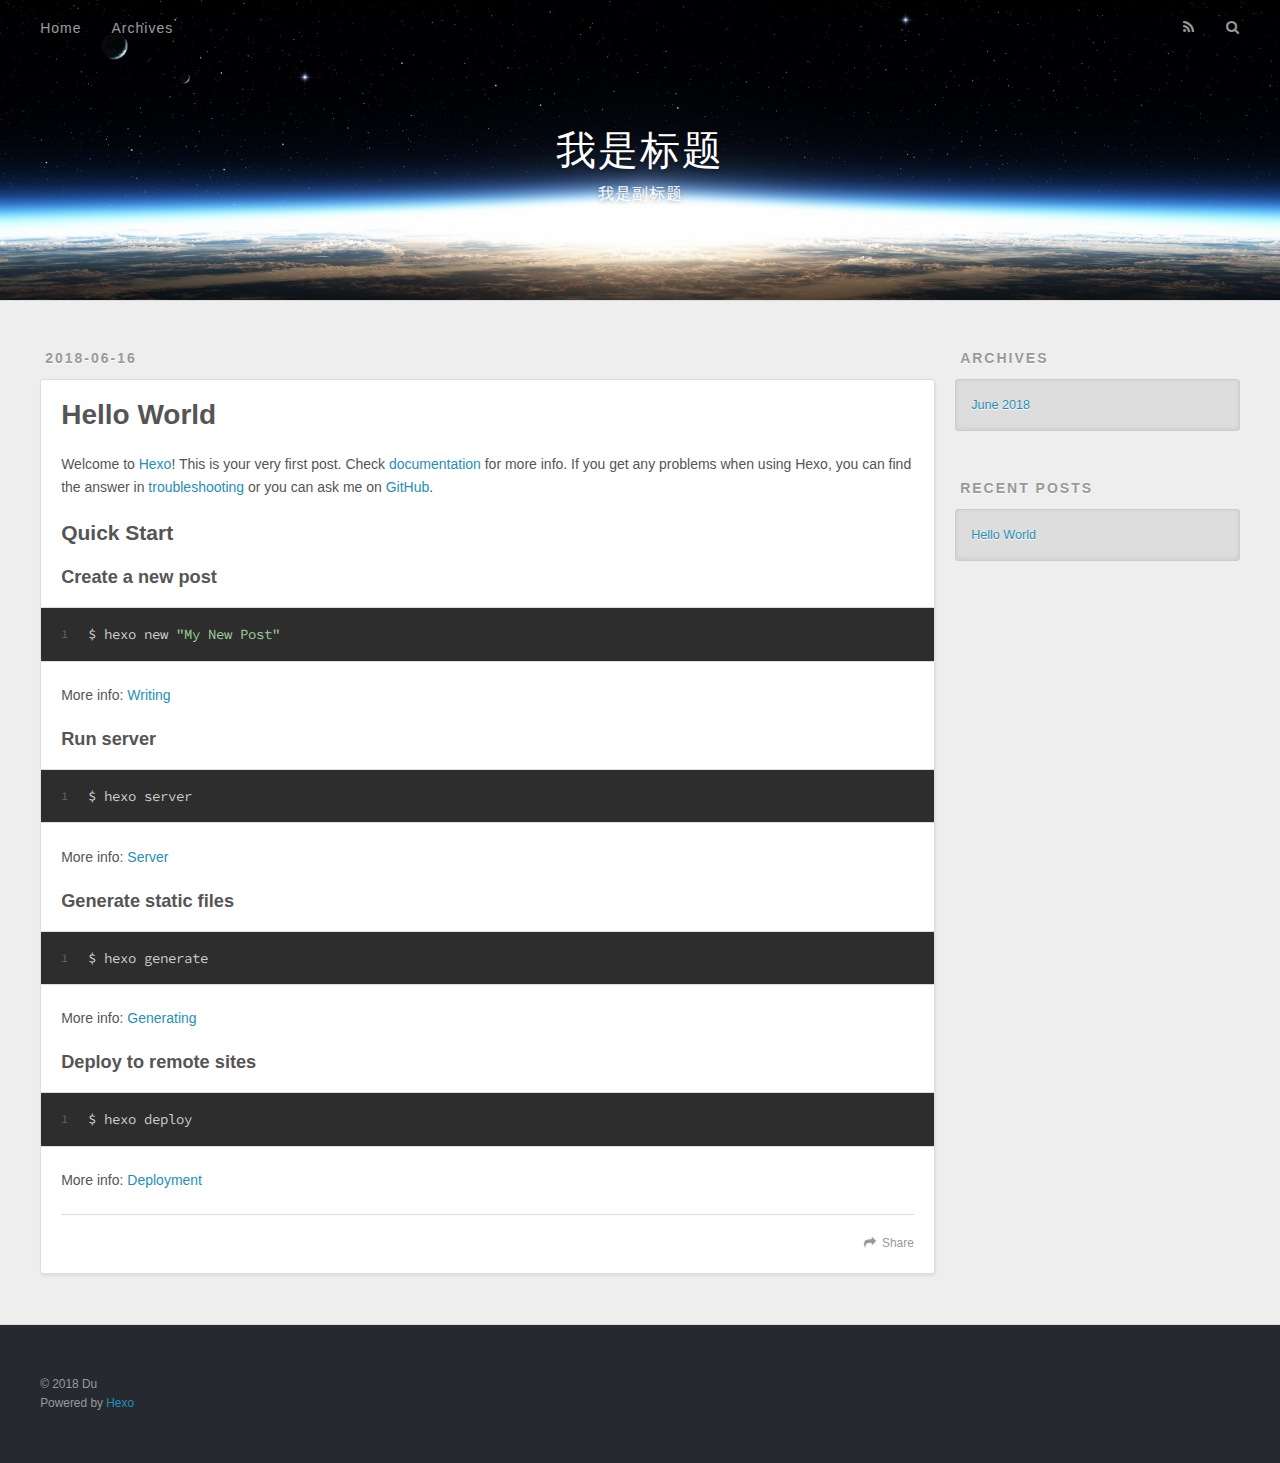
==== index.html @ 8adf4d36 "Site updated: 2018-06-16 23:12:04" ====
<!DOCTYPE html>
<html>
<head>
  <meta charset="utf-8">
  

  
  <title>我是标题</title>
  <meta name="viewport" content="width=device-width, initial-scale=1, maximum-scale=1">
  <meta name="description" content="我是文章的描述">
<meta name="keywords" content="我是关键字">
<meta property="og:type" content="website">
<meta property="og:title" content="我是标题">
<meta property="og:url" content="https://duguanwei.github.io/index.html">
<meta property="og:site_name" content="我是标题">
<meta property="og:description" content="我是文章的描述">
<meta property="og:locale" content="我是预言">
<meta name="twitter:card" content="summary">
<meta name="twitter:title" content="我是标题">
<meta name="twitter:description" content="我是文章的描述">
  
    <link rel="alternate" href="/atom.xml" title="我是标题" type="application/atom+xml">
  
  
    <link rel="icon" href="/favicon.png">
  
  
    <link href="//fonts.googleapis.com/css?family=Source+Code+Pro" rel="stylesheet" type="text/css">
  
  <link rel="stylesheet" href="/css/style.css">
</head>

<body>
  <div id="container">
    <div id="wrap">
      <header id="header">
  <div id="banner"></div>
  <div id="header-outer" class="outer">
    <div id="header-title" class="inner">
      <h1 id="logo-wrap">
        <a href="/" id="logo">我是标题</a>
      </h1>
      
        <h2 id="subtitle-wrap">
          <a href="/" id="subtitle">我是副标题</a>
        </h2>
      
    </div>
    <div id="header-inner" class="inner">
      <nav id="main-nav">
        <a id="main-nav-toggle" class="nav-icon"></a>
        
          <a class="main-nav-link" href="/">Home</a>
        
          <a class="main-nav-link" href="/archives">Archives</a>
        
      </nav>
      <nav id="sub-nav">
        
          <a id="nav-rss-link" class="nav-icon" href="/atom.xml" title="RSS Feed"></a>
        
        <a id="nav-search-btn" class="nav-icon" title="Search"></a>
      </nav>
      <div id="search-form-wrap">
        <form action="//google.com/search" method="get" accept-charset="UTF-8" class="search-form"><input type="search" name="q" class="search-form-input" placeholder="Search"><button type="submit" class="search-form-submit">&#xF002;</button><input type="hidden" name="sitesearch" value="https://duguanwei.github.io"></form>
      </div>
    </div>
  </div>
</header>
      <div class="outer">
        <section id="main">
  
    <article id="post-hello-world" class="article article-type-post" itemscope itemprop="blogPost">
  <div class="article-meta">
    <a href="/2018/06/16/hello-world/" class="article-date">
  <time datetime="2018-06-16T14:48:10.338Z" itemprop="datePublished">2018-06-16</time>
</a>
    
  </div>
  <div class="article-inner">
    
    
      <header class="article-header">
        
  
    <h1 itemprop="name">
      <a class="article-title" href="/2018/06/16/hello-world/">Hello World</a>
    </h1>
  

      </header>
    
    <div class="article-entry" itemprop="articleBody">
      
        <p>Welcome to <a href="https://hexo.io/" target="_blank" rel="noopener">Hexo</a>! This is your very first post. Check <a href="https://hexo.io/docs/" target="_blank" rel="noopener">documentation</a> for more info. If you get any problems when using Hexo, you can find the answer in <a href="https://hexo.io/docs/troubleshooting.html" target="_blank" rel="noopener">troubleshooting</a> or you can ask me on <a href="https://github.com/hexojs/hexo/issues" target="_blank" rel="noopener">GitHub</a>.</p>
<h2 id="Quick-Start"><a href="#Quick-Start" class="headerlink" title="Quick Start"></a>Quick Start</h2><h3 id="Create-a-new-post"><a href="#Create-a-new-post" class="headerlink" title="Create a new post"></a>Create a new post</h3><figure class="highlight bash"><table><tr><td class="gutter"><pre><span class="line">1</span><br></pre></td><td class="code"><pre><span class="line">$ hexo new <span class="string">"My New Post"</span></span><br></pre></td></tr></table></figure>
<p>More info: <a href="https://hexo.io/docs/writing.html" target="_blank" rel="noopener">Writing</a></p>
<h3 id="Run-server"><a href="#Run-server" class="headerlink" title="Run server"></a>Run server</h3><figure class="highlight bash"><table><tr><td class="gutter"><pre><span class="line">1</span><br></pre></td><td class="code"><pre><span class="line">$ hexo server</span><br></pre></td></tr></table></figure>
<p>More info: <a href="https://hexo.io/docs/server.html" target="_blank" rel="noopener">Server</a></p>
<h3 id="Generate-static-files"><a href="#Generate-static-files" class="headerlink" title="Generate static files"></a>Generate static files</h3><figure class="highlight bash"><table><tr><td class="gutter"><pre><span class="line">1</span><br></pre></td><td class="code"><pre><span class="line">$ hexo generate</span><br></pre></td></tr></table></figure>
<p>More info: <a href="https://hexo.io/docs/generating.html" target="_blank" rel="noopener">Generating</a></p>
<h3 id="Deploy-to-remote-sites"><a href="#Deploy-to-remote-sites" class="headerlink" title="Deploy to remote sites"></a>Deploy to remote sites</h3><figure class="highlight bash"><table><tr><td class="gutter"><pre><span class="line">1</span><br></pre></td><td class="code"><pre><span class="line">$ hexo deploy</span><br></pre></td></tr></table></figure>
<p>More info: <a href="https://hexo.io/docs/deployment.html" target="_blank" rel="noopener">Deployment</a></p>

      
    </div>
    <footer class="article-footer">
      <a data-url="https://duguanwei.github.io/2018/06/16/hello-world/" data-id="cjihjixy300005sna9qvqom2t" class="article-share-link">Share</a>
      
      
    </footer>
  </div>
  
</article>


  


</section>
        
          <aside id="sidebar">
  
    

  
    

  
    
  
    
  <div class="widget-wrap">
    <h3 class="widget-title">Archives</h3>
    <div class="widget">
      <ul class="archive-list"><li class="archive-list-item"><a class="archive-list-link" href="/archives/2018/06/">June 2018</a></li></ul>
    </div>
  </div>


  
    
  <div class="widget-wrap">
    <h3 class="widget-title">Recent Posts</h3>
    <div class="widget">
      <ul>
        
          <li>
            <a href="/2018/06/16/hello-world/">Hello World</a>
          </li>
        
      </ul>
    </div>
  </div>

  
</aside>
        
      </div>
      <footer id="footer">
  
  <div class="outer">
    <div id="footer-info" class="inner">
      &copy; 2018 Du<br>
      Powered by <a href="http://hexo.io/" target="_blank">Hexo</a>
    </div>
  </div>
</footer>
    </div>
    <nav id="mobile-nav">
  
    <a href="/" class="mobile-nav-link">Home</a>
  
    <a href="/archives" class="mobile-nav-link">Archives</a>
  
</nav>
    

<script src="//ajax.googleapis.com/ajax/libs/jquery/2.0.3/jquery.min.js"></script>


  <link rel="stylesheet" href="/fancybox/jquery.fancybox.css">
  <script src="/fancybox/jquery.fancybox.pack.js"></script>


<script src="/js/script.js"></script>



  </div>
</body>
</html>
---- css/style.css ----
body {
  width: 100%;
}
body:before,
body:after {
  content: "";
  display: table;
}
body:after {
  clear: both;
}
html,
body,
div,
span,
applet,
object,
iframe,
h1,
h2,
h3,
h4,
h5,
h6,
p,
blockquote,
pre,
a,
abbr,
acronym,
address,
big,
cite,
code,
del,
dfn,
em,
img,
ins,
kbd,
q,
s,
samp,
small,
strike,
strong,
sub,
sup,
tt,
var,
dl,
dt,
dd,
ol,
ul,
li,
fieldset,
form,
label,
legend,
table,
caption,
tbody,
tfoot,
thead,
tr,
th,
td {
  margin: 0;
  padding: 0;
  border: 0;
  outline: 0;
  font-weight: inherit;
  font-style: inherit;
  font-family: inherit;
  font-size: 100%;
  vertical-align: baseline;
}
body {
  line-height: 1;
  color: #000;
  background: #fff;
}
ol,
ul {
  list-style: none;
}
table {
  border-collapse: separate;
  border-spacing: 0;
  vertical-align: middle;
}
caption,
th,
td {
  text-align: left;
  font-weight: normal;
  vertical-align: middle;
}
a img {
  border: none;
}
input,
button {
  margin: 0;
  padding: 0;
}
input::-moz-focus-inner,
button::-moz-focus-inner {
  border: 0;
  padding: 0;
}
@font-face {
  font-family: FontAwesome;
  font-style: normal;
  font-weight: normal;
  src: url("fonts/fontawesome-webfont.eot?v=#4.0.3");
  src: url("fonts/fontawesome-webfont.eot?#iefix&v=#4.0.3") format("embedded-opentype"), url("fonts/fontawesome-webfont.woff?v=#4.0.3") format("woff"), url("fonts/fontawesome-webfont.ttf?v=#4.0.3") format("truetype"), url("fonts/fontawesome-webfont.svg#fontawesomeregular?v=#4.0.3") format("svg");
}
html,
body,
#container {
  height: 100%;
}
body {
  background: #eee;
  font: 14px -apple-system, BlinkMacSystemFont, "Segoe UI", "Roboto", "Oxygen", "Ubuntu", "Cantarell", "Fira Sans", "Droid Sans", "Helvetica Neue", sans-serif;
  -webkit-text-size-adjust: 100%;
}
.outer {
  max-width: 1220px;
  margin: 0 auto;
  padding: 0 20px;
}
.outer:before,
.outer:after {
  content: "";
  display: table;
}
.outer:after {
  clear: both;
}
.inner {
  display: inline;
  float: left;
  width: 98.33333333333333%;
  margin: 0 0.833333333333333%;
}
.left,
.alignleft {
  float: left;
}
.right,
.alignright {
  float: right;
}
.clear {
  clear: both;
}
#container {
  position: relative;
}
.mobile-nav-on {
  overflow: hidden;
}
#wrap {
  height: 100%;
  width: 100%;
  position: absolute;
  top: 0;
  left: 0;
  -webkit-transition: 0.2s ease-out;
  -moz-transition: 0.2s ease-out;
  -ms-transition: 0.2s ease-out;
  transition: 0.2s ease-out;
  z-index: 1;
  background: #eee;
}
.mobile-nav-on #wrap {
  left: 280px;
}
@media screen and (min-width: 768px) {
  #main {
    display: inline;
    float: left;
    width: 73.33333333333333%;
    margin: 0 0.833333333333333%;
  }
}
.article-date,
.article-category-link,
.archive-year,
.widget-title {
  text-decoration: none;
  text-transform: uppercase;
  letter-spacing: 2px;
  color: #999;
  margin-bottom: 1em;
  margin-left: 5px;
  line-height: 1em;
  text-shadow: 0 1px #fff;
  font-weight: bold;
}
.article-inner,
.archive-article-inner {
  background: #fff;
  -webkit-box-shadow: 1px 2px 3px #ddd;
  box-shadow: 1px 2px 3px #ddd;
  border: 1px solid #ddd;
  border-radius: 3px;
}
.article-entry h1,
.widget h1 {
  font-size: 2em;
}
.article-entry h2,
.widget h2 {
  font-size: 1.5em;
}
.article-entry h3,
.widget h3 {
  font-size: 1.3em;
}
.article-entry h4,
.widget h4 {
  font-size: 1.2em;
}
.article-entry h5,
.widget h5 {
  font-size: 1em;
}
.article-entry h6,
.widget h6 {
  font-size: 1em;
  color: #999;
}
.article-entry hr,
.widget hr {
  border: 1px dashed #ddd;
}
.article-entry strong,
.widget strong {
  font-weight: bold;
}
.article-entry em,
.widget em,
.article-entry cite,
.widget cite {
  font-style: italic;
}
.article-entry sup,
.widget sup,
.article-entry sub,
.widget sub {
  font-size: 0.75em;
  line-height: 0;
  position: relative;
  vertical-align: baseline;
}
.article-entry sup,
.widget sup {
  top: -0.5em;
}
.article-entry sub,
.widget sub {
  bottom: -0.2em;
}
.article-entry small,
.widget small {
  font-size: 0.85em;
}
.article-entry acronym,
.widget acronym,
.article-entry abbr,
.widget abbr {
  border-bottom: 1px dotted;
}
.article-entry ul,
.widget ul,
.article-entry ol,
.widget ol,
.article-entry dl,
.widget dl {
  margin: 0 20px;
  line-height: 1.6em;
}
.article-entry ul ul,
.widget ul ul,
.article-entry ol ul,
.widget ol ul,
.article-entry ul ol,
.widget ul ol,
.article-entry ol ol,
.widget ol ol {
  margin-top: 0;
  margin-bottom: 0;
}
.article-entry ul,
.widget ul {
  list-style: disc;
}
.article-entry ol,
.widget ol {
  list-style: decimal;
}
.article-entry dt,
.widget dt {
  font-weight: bold;
}
#header {
  height: 300px;
  position: relative;
  border-bottom: 1px solid #ddd;
}
#header:before,
#header:after {
  content: "";
  position: absolute;
  left: 0;
  right: 0;
  height: 40px;
}
#header:before {
  top: 0;
  background: -webkit-linear-gradient(rgba(0,0,0,0.2), transparent);
  background: -moz-linear-gradient(rgba(0,0,0,0.2), transparent);
  background: -ms-linear-gradient(rgba(0,0,0,0.2), transparent);
  background: linear-gradient(rgba(0,0,0,0.2), transparent);
}
#header:after {
  bottom: 0;
  background: -webkit-linear-gradient(transparent, rgba(0,0,0,0.2));
  background: -moz-linear-gradient(transparent, rgba(0,0,0,0.2));
  background: -ms-linear-gradient(transparent, rgba(0,0,0,0.2));
  background: linear-gradient(transparent, rgba(0,0,0,0.2));
}
#header-outer {
  height: 100%;
  position: relative;
}
#header-inner {
  position: relative;
  overflow: hidden;
}
#banner {
  position: absolute;
  top: 0;
  left: 0;
  width: 100%;
  height: 100%;
  background: url("images/banner.jpg") center #000;
  -webkit-background-size: cover;
  -moz-background-size: cover;
  background-size: cover;
  z-index: -1;
}
#header-title {
  text-align: center;
  height: 40px;
  position: absolute;
  top: 50%;
  left: 0;
  margin-top: -20px;
}
#logo,
#subtitle {
  text-decoration: none;
  color: #fff;
  font-weight: 300;
  text-shadow: 0 1px 4px rgba(0,0,0,0.3);
}
#logo {
  font-size: 40px;
  line-height: 40px;
  letter-spacing: 2px;
}
#subtitle {
  font-size: 16px;
  line-height: 16px;
  letter-spacing: 1px;
}
#subtitle-wrap {
  margin-top: 16px;
}
#main-nav {
  float: left;
  margin-left: -15px;
}
.nav-icon,
.main-nav-link {
  float: left;
  color: #fff;
  opacity: 0.6;
  text-decoration: none;
  text-shadow: 0 1px rgba(0,0,0,0.2);
  -webkit-transition: opacity 0.2s;
  -moz-transition: opacity 0.2s;
  -ms-transition: opacity 0.2s;
  transition: opacity 0.2s;
  display: block;
  padding: 20px 15px;
}
.nav-icon:hover,
.main-nav-link:hover {
  opacity: 1;
}
.nav-icon {
  font-family: FontAwesome;
  text-align: center;
  font-size: 14px;
  width: 14px;
  height: 14px;
  padding: 20px 15px;
  position: relative;
  cursor: pointer;
}
.main-nav-link {
  font-weight: 300;
  letter-spacing: 1px;
}
@media screen and (max-width: 479px) {
  .main-nav-link {
    display: none;
  }
}
#main-nav-toggle {
  display: none;
}
#main-nav-toggle:before {
  content: "\f0c9";
}
@media screen and (max-width: 479px) {
  #main-nav-toggle {
    display: block;
  }
}
#sub-nav {
  float: right;
  margin-right: -15px;
}
#nav-rss-link:before {
  content: "\f09e";
}
#nav-search-btn:before {
  content: "\f002";
}
#search-form-wrap {
  position: absolute;
  top: 15px;
  width: 150px;
  height: 30px;
  right: -150px;
  opacity: 0;
  -webkit-transition: 0.2s ease-out;
  -moz-transition: 0.2s ease-out;
  -ms-transition: 0.2s ease-out;
  transition: 0.2s ease-out;
}
#search-form-wrap.on {
  opacity: 1;
  right: 0;
}
@media screen and (max-width: 479px) {
  #search-form-wrap {
    width: 100%;
    right: -100%;
  }
}
.search-form {
  position: absolute;
  top: 0;
  left: 0;
  right: 0;
  background: #fff;
  padding: 5px 15px;
  border-radius: 15px;
  -webkit-box-shadow: 0 0 10px rgba(0,0,0,0.3);
  box-shadow: 0 0 10px rgba(0,0,0,0.3);
}
.search-form-input {
  border: none;
  background: none;
  color: #555;
  width: 100%;
  font: 13px -apple-system, BlinkMacSystemFont, "Segoe UI", "Roboto", "Oxygen", "Ubuntu", "Cantarell", "Fira Sans", "Droid Sans", "Helvetica Neue", sans-serif;
  outline: none;
}
.search-form-input::-webkit-search-results-decoration,
.search-form-input::-webkit-search-cancel-button {
  -webkit-appearance: none;
}
.search-form-submit {
  position: absolute;
  top: 50%;
  right: 10px;
  margin-top: -7px;
  font: 13px FontAwesome;
  border: none;
  background: none;
  color: #bbb;
  cursor: pointer;
}
.search-form-submit:hover,
.search-form-submit:focus {
  color: #777;
}
.article {
  margin: 50px 0;
}
.article-inner {
  overflow: hidden;
}
.article-meta:before,
.article-meta:after {
  content: "";
  display: table;
}
.article-meta:after {
  clear: both;
}
.article-date {
  float: left;
}
.article-category {
  float: left;
  line-height: 1em;
  color: #ccc;
  text-shadow: 0 1px #fff;
  margin-left: 8px;
}
.article-category:before {
  content: "\2022";
}
.article-category-link {
  margin: 0 12px 1em;
}
.article-header {
  padding: 20px 20px 0;
}
.article-title {
  text-decoration: none;
  font-size: 2em;
  font-weight: bold;
  color: #555;
  line-height: 1.1em;
  -webkit-transition: color 0.2s;
  -moz-transition: color 0.2s;
  -ms-transition: color 0.2s;
  transition: color 0.2s;
}
a.article-title:hover {
  color: #258fb8;
}
.article-entry {
  color: #555;
  padding: 0 20px;
}
.article-entry:before,
.article-entry:after {
  content: "";
  display: table;
}
.article-entry:after {
  clear: both;
}
.article-entry p,
.article-entry table {
  line-height: 1.6em;
  margin: 1.6em 0;
}
.article-entry h1,
.article-entry h2,
.article-entry h3,
.article-entry h4,
.article-entry h5,
.article-entry h6 {
  font-weight: bold;
}
.article-entry h1,
.article-entry h2,
.article-entry h3,
.article-entry h4,
.article-entry h5,
.article-entry h6 {
  line-height: 1.1em;
  margin: 1.1em 0;
}
.article-entry a {
  color: #258fb8;
  text-decoration: none;
}
.article-entry a:hover {
  text-decoration: underline;
}
.article-entry ul,
.article-entry ol,
.article-entry dl {
  margin-top: 1.6em;
  margin-bottom: 1.6em;
}
.article-entry img,
.article-entry video {
  max-width: 100%;
  height: auto;
  display: block;
  margin: auto;
}
.article-entry iframe {
  border: none;
}
.article-entry table {
  width: 100%;
  border-collapse: collapse;
  border-spacing: 0;
}
.article-entry th {
  font-weight: bold;
  border-bottom: 3px solid #ddd;
  padding-bottom: 0.5em;
}
.article-entry td {
  border-bottom: 1px solid #ddd;
  padding: 10px 0;
}
.article-entry blockquote {
  font-family: Georgia, "Times New Roman", serif;
  font-size: 1.4em;
  margin: 1.6em 20px;
  text-align: center;
}
.article-entry blockquote footer {
  font-size: 14px;
  margin: 1.6em 0;
  font-family: -apple-system, BlinkMacSystemFont, "Segoe UI", "Roboto", "Oxygen", "Ubuntu", "Cantarell", "Fira Sans", "Droid Sans", "Helvetica Neue", sans-serif;
}
.article-entry blockquote footer cite:before {
  content: "—";
  padding: 0 0.5em;
}
.article-entry .pullquote {
  text-align: left;
  width: 45%;
  margin: 0;
}
.article-entry .pullquote.left {
  margin-left: 0.5em;
  margin-right: 1em;
}
.article-entry .pullquote.right {
  margin-right: 0.5em;
  margin-left: 1em;
}
.article-entry .caption {
  color: #999;
  display: block;
  font-size: 0.9em;
  margin-top: 0.5em;
  position: relative;
  text-align: center;
}
.article-entry .video-container {
  position: relative;
  padding-top: 56.25%;
  height: 0;
  overflow: hidden;
}
.article-entry .video-container iframe,
.article-entry .video-container object,
.article-entry .video-container embed {
  position: absolute;
  top: 0;
  left: 0;
  width: 100%;
  height: 100%;
  margin-top: 0;
}
.article-more-link a {
  display: inline-block;
  line-height: 1em;
  padding: 6px 15px;
  border-radius: 15px;
  background: #eee;
  color: #999;
  text-shadow: 0 1px #fff;
  text-decoration: none;
}
.article-more-link a:hover {
  background: #258fb8;
  color: #fff;
  text-decoration: none;
  text-shadow: 0 1px #1e7293;
}
.article-footer {
  font-size: 0.85em;
  line-height: 1.6em;
  border-top: 1px solid #ddd;
  padding-top: 1.6em;
  margin: 0 20px 20px;
}
.article-footer:before,
.article-footer:after {
  content: "";
  display: table;
}
.article-footer:after {
  clear: both;
}
.article-footer a {
  color: #999;
  text-decoration: none;
}
.article-footer a:hover {
  color: #555;
}
.article-tag-list-item {
  float: left;
  margin-right: 10px;
}
.article-tag-list-link:before {
  content: "#";
}
.article-comment-link {
  float: right;
}
.article-comment-link:before {
  content: "\f075";
  font-family: FontAwesome;
  padding-right: 8px;
}
.article-share-link {
  cursor: pointer;
  float: right;
  margin-left: 20px;
}
.article-share-link:before {
  content: "\f064";
  font-family: FontAwesome;
  padding-right: 6px;
}
#article-nav {
  position: relative;
}
#article-nav:before,
#article-nav:after {
  content: "";
  display: table;
}
#article-nav:after {
  clear: both;
}
@media screen and (min-width: 768px) {
  #article-nav {
    margin: 50px 0;
  }
  #article-nav:before {
    width: 8px;
    height: 8px;
    position: absolute;
    top: 50%;
    left: 50%;
    margin-top: -4px;
    margin-left: -4px;
    content: "";
    border-radius: 50%;
    background: #ddd;
    -webkit-box-shadow: 0 1px 2px #fff;
    box-shadow: 0 1px 2px #fff;
  }
}
.article-nav-link-wrap {
  text-decoration: none;
  text-shadow: 0 1px #fff;
  color: #999;
  -webkit-box-sizing: border-box;
  -moz-box-sizing: border-box;
  box-sizing: border-box;
  margin-top: 50px;
  text-align: center;
  display: block;
}
.article-nav-link-wrap:hover {
  color: #555;
}
@media screen and (min-width: 768px) {
  .article-nav-link-wrap {
    width: 50%;
    margin-top: 0;
  }
}
@media screen and (min-width: 768px) {
  #article-nav-newer {
    float: left;
    text-align: right;
    padding-right: 20px;
  }
}
@media screen and (min-width: 768px) {
  #article-nav-older {
    float: right;
    text-align: left;
    padding-left: 20px;
  }
}
.article-nav-caption {
  text-transform: uppercase;
  letter-spacing: 2px;
  color: #ddd;
  line-height: 1em;
  font-weight: bold;
}
#article-nav-newer .article-nav-caption {
  margin-right: -2px;
}
.article-nav-title {
  font-size: 0.85em;
  line-height: 1.6em;
  margin-top: 0.5em;
}
.article-share-box {
  position: absolute;
  display: none;
  background: #fff;
  -webkit-box-shadow: 1px 2px 10px rgba(0,0,0,0.2);
  box-shadow: 1px 2px 10px rgba(0,0,0,0.2);
  border-radius: 3px;
  margin-left: -145px;
  overflow: hidden;
  z-index: 1;
}
.article-share-box.on {
  display: block;
}
.article-share-input {
  width: 100%;
  background: none;
  -webkit-box-sizing: border-box;
  -moz-box-sizing: border-box;
  box-sizing: border-box;
  font: 14px -apple-system, BlinkMacSystemFont, "Segoe UI", "Roboto", "Oxygen", "Ubuntu", "Cantarell", "Fira Sans", "Droid Sans", "Helvetica Neue", sans-serif;
  padding: 0 15px;
  color: #555;
  outline: none;
  border: 1px solid #ddd;
  border-radius: 3px 3px 0 0;
  height: 36px;
  line-height: 36px;
}
.article-share-links {
  background: #eee;
}
.article-share-links:before,
.article-share-links:after {
  content: "";
  display: table;
}
.article-share-links:after {
  clear: both;
}
.article-share-twitter,
.article-share-facebook,
.article-share-pinterest,
.article-share-google {
  width: 50px;
  height: 36px;
  display: block;
  float: left;
  position: relative;
  color: #999;
  text-shadow: 0 1px #fff;
}
.article-share-twitter:before,
.article-share-facebook:before,
.article-share-pinterest:before,
.article-share-google:before {
  font-size: 20px;
  font-family: FontAwesome;
  width: 20px;
  height: 20px;
  position: absolute;
  top: 50%;
  left: 50%;
  margin-top: -10px;
  margin-left: -10px;
  text-align: center;
}
.article-share-twitter:hover,
.article-share-facebook:hover,
.article-share-pinterest:hover,
.article-share-google:hover {
  color: #fff;
}
.article-share-twitter:before {
  content: "\f099";
}
.article-share-twitter:hover {
  background: #00aced;
  text-shadow: 0 1px #008abe;
}
.article-share-facebook:before {
  content: "\f09a";
}
.article-share-facebook:hover {
  background: #3b5998;
  text-shadow: 0 1px #2f477a;
}
.article-share-pinterest:before {
  content: "\f0d2";
}
.article-share-pinterest:hover {
  background: #cb2027;
  text-shadow: 0 1px #a21a1f;
}
.article-share-google:before {
  content: "\f0d5";
}
.article-share-google:hover {
  background: #dd4b39;
  text-shadow: 0 1px #be3221;
}
.article-gallery {
  background: #000;
  position: relative;
}
.article-gallery-photos {
  position: relative;
  overflow: hidden;
}
.article-gallery-img {
  display: none;
  max-width: 100%;
}
.article-gallery-img:first-child {
  display: block;
}
.article-gallery-img.loaded {
  position: absolute;
  display: block;
}
.article-gallery-img img {
  display: block;
  max-width: 100%;
  margin: 0 auto;
}
#comments {
  background: #fff;
  -webkit-box-shadow: 1px 2px 3px #ddd;
  box-shadow: 1px 2px 3px #ddd;
  padding: 20px;
  border: 1px solid #ddd;
  border-radius: 3px;
  margin: 50px 0;
}
#comments a {
  color: #258fb8;
}
.archives-wrap {
  margin: 50px 0;
}
.archives:before,
.archives:after {
  content: "";
  display: table;
}
.archives:after {
  clear: both;
}
.archive-year-wrap {
  margin-bottom: 1em;
}
.archives {
  -webkit-column-gap: 10px;
  -moz-column-gap: 10px;
  column-gap: 10px;
}
@media screen and (min-width: 480px) and (max-width: 767px) {
  .archives {
    -webkit-column-count: 2;
    -moz-column-count: 2;
    column-count: 2;
  }
}
@media screen and (min-width: 768px) {
  .archives {
    -webkit-column-count: 3;
    -moz-column-count: 3;
    column-count: 3;
  }
}
.archive-article {
  -webkit-column-break-inside: avoid;
  page-break-inside: avoid;
  overflow: hidden;
  break-inside: avoid-column;
}
.archive-article-inner {
  padding: 10px;
  margin-bottom: 15px;
}
.archive-article-title {
  text-decoration: none;
  font-weight: bold;
  color: #555;
  -webkit-transition: color 0.2s;
  -moz-transition: color 0.2s;
  -ms-transition: color 0.2s;
  transition: color 0.2s;
  line-height: 1.6em;
}
.archive-article-title:hover {
  color: #258fb8;
}
.archive-article-footer {
  margin-top: 1em;
}
.archive-article-date {
  color: #999;
  text-decoration: none;
  font-size: 0.85em;
  line-height: 1em;
  margin-bottom: 0.5em;
  display: block;
}
#page-nav {
  margin: 50px auto;
  background: #fff;
  -webkit-box-shadow: 1px 2px 3px #ddd;
  box-shadow: 1px 2px 3px #ddd;
  border: 1px solid #ddd;
  border-radius: 3px;
  text-align: center;
  color: #999;
  overflow: hidden;
}
#page-nav:before,
#page-nav:after {
  content: "";
  display: table;
}
#page-nav:after {
  clear: both;
}
#page-nav a,
#page-nav span {
  padding: 10px 20px;
  line-height: 1;
  height: 2ex;
}
#page-nav a {
  color: #999;
  text-decoration: none;
}
#page-nav a:hover {
  background: #999;
  color: #fff;
}
#page-nav .prev {
  float: left;
}
#page-nav .next {
  float: right;
}
#page-nav .page-number {
  display: inline-block;
}
@media screen and (max-width: 479px) {
  #page-nav .page-number {
    display: none;
  }
}
#page-nav .current {
  color: #555;
  font-weight: bold;
}
#page-nav .space {
  color: #ddd;
}
#footer {
  background: #262a30;
  padding: 50px 0;
  border-top: 1px solid #ddd;
  color: #999;
}
#footer a {
  color: #258fb8;
  text-decoration: none;
}
#footer a:hover {
  text-decoration: underline;
}
#footer-info {
  line-height: 1.6em;
  font-size: 0.85em;
}
.article-entry pre,
.article-entry .highlight {
  background: #2d2d2d;
  margin: 0 -20px;
  padding: 15px 20px;
  border-style: solid;
  border-color: #ddd;
  border-width: 1px 0;
  overflow: auto;
  color: #ccc;
  line-height: 22.400000000000002px;
}
.article-entry .highlight .gutter pre,
.article-entry .gist .gist-file .gist-data .line-numbers {
  color: #666;
  font-size: 0.85em;
}
.article-entry pre,
.article-entry code {
  font-family: "Source Code Pro", Consolas, Monaco, Menlo, Consolas, monospace;
}
.article-entry code {
  background: #eee;
  text-shadow: 0 1px #fff;
  padding: 0 0.3em;
}
.article-entry pre code {
  background: none;
  text-shadow: none;
  padding: 0;
}
.article-entry .highlight pre {
  border: none;
  margin: 0;
  padding: 0;
}
.article-entry .highlight table {
  margin: 0;
  width: auto;
}
.article-entry .highlight td {
  border: none;
  padding: 0;
}
.article-entry .highlight figcaption {
  font-size: 0.85em;
  color: #999;
  line-height: 1em;
  margin-bottom: 1em;
}
.article-entry .highlight figcaption:before,
.article-entry .highlight figcaption:after {
  content: "";
  display: table;
}
.article-entry .highlight figcaption:after {
  clear: both;
}
.article-entry .highlight figcaption a {
  float: right;
}
.article-entry .highlight .gutter pre {
  text-align: right;
  padding-right: 20px;
}
.article-entry .highlight .line {
  height: 22.400000000000002px;
}
.article-entry .highlight .line.marked {
  background: #515151;
}
.article-entry .gist {
  margin: 0 -20px;
  border-style: solid;
  border-color: #ddd;
  border-width: 1px 0;
  background: #2d2d2d;
  padding: 15px 20px 15px 0;
}
.article-entry .gist .gist-file {
  border: none;
  font-family: "Source Code Pro", Consolas, Monaco, Menlo, Consolas, monospace;
  margin: 0;
}
.article-entry .gist .gist-file .gist-data {
  background: none;
  border: none;
}
.article-entry .gist .gist-file .gist-data .line-numbers {
  background: none;
  border: none;
  padding: 0 20px 0 0;
}
.article-entry .gist .gist-file .gist-data .line-data {
  padding: 0 !important;
}
.article-entry .gist .gist-file .highlight {
  margin: 0;
  padding: 0;
  border: none;
}
.article-entry .gist .gist-file .gist-meta {
  background: #2d2d2d;
  color: #999;
  font: 0.85em -apple-system, BlinkMacSystemFont, "Segoe UI", "Roboto", "Oxygen", "Ubuntu", "Cantarell", "Fira Sans", "Droid Sans", "Helvetica Neue", sans-serif;
  text-shadow: 0 0;
  padding: 0;
  margin-top: 1em;
  margin-left: 20px;
}
.article-entry .gist .gist-file .gist-meta a {
  color: #258fb8;
  font-weight: normal;
}
.article-entry .gist .gist-file .gist-meta a:hover {
  text-decoration: underline;
}
pre .comment,
pre .title {
  color: #999;
}
pre .variable,
pre .attribute,
pre .tag,
pre .regexp,
pre .ruby .constant,
pre .xml .tag .title,
pre .xml .pi,
pre .xml .doctype,
pre .html .doctype,
pre .css .id,
pre .css .class,
pre .css .pseudo {
  color: #f2777a;
}
pre .number,
pre .preprocessor,
pre .built_in,
pre .literal,
pre .params,
pre .constant {
  color: #f99157;
}
pre .class,
pre .ruby .class .title,
pre .css .rules .attribute {
  color: #9c9;
}
pre .string,
pre .value,
pre .inheritance,
pre .header,
pre .ruby .symbol,
pre .xml .cdata {
  color: #9c9;
}
pre .css .hexcolor {
  color: #6cc;
}
pre .function,
pre .python .decorator,
pre .python .title,
pre .ruby .function .title,
pre .ruby .title .keyword,
pre .perl .sub,
pre .javascript .title,
pre .coffeescript .title {
  color: #69c;
}
pre .keyword,
pre .javascript .function {
  color: #c9c;
}
@media screen and (max-width: 479px) {
  #mobile-nav {
    position: absolute;
    top: 0;
    left: 0;
    width: 280px;
    height: 100%;
    background: #191919;
    border-right: 1px solid #fff;
  }
}
@media screen and (max-width: 479px) {
  .mobile-nav-link {
    display: block;
    color: #999;
    text-decoration: none;
    padding: 15px 20px;
    font-weight: bold;
  }
  .mobile-nav-link:hover {
    color: #fff;
  }
}
@media screen and (min-width: 768px) {
  #sidebar {
    display: inline;
    float: left;
    width: 23.333333333333332%;
    margin: 0 0.833333333333333%;
  }
}
.widget-wrap {
  margin: 50px 0;
}
.widget {
  color: #777;
  text-shadow: 0 1px #fff;
  background: #ddd;
  -webkit-box-shadow: 0 -1px 4px #ccc inset;
  box-shadow: 0 -1px 4px #ccc inset;
  border: 1px solid #ccc;
  padding: 15px;
  border-radius: 3px;
}
.widget a {
  color: #258fb8;
  text-decoration: none;
}
.widget a:hover {
  text-decoration: underline;
}
.widget ul ul,
.widget ol ul,
.widget dl ul,
.widget ul ol,
.widget ol ol,
.widget dl ol,
.widget ul dl,
.widget ol dl,
.widget dl dl {
  margin-left: 15px;
  list-style: disc;
}
.widget {
  line-height: 1.6em;
  word-wrap: break-word;
  font-size: 0.9em;
}
.widget ul,
.widget ol {
  list-style: none;
  margin: 0;
}
.widget ul ul,
.widget ol ul,
.widget ul ol,
.widget ol ol {
  margin: 0 20px;
}
.widget ul ul,
.widget ol ul {
  list-style: disc;
}
.widget ul ol,
.widget ol ol {
  list-style: decimal;
}
.category-list-count,
.tag-list-count,
.archive-list-count {
  padding-left: 5px;
  color: #999;
  font-size: 0.85em;
}
.category-list-count:before,
.tag-list-count:before,
.archive-list-count:before {
  content: "(";
}
.category-list-count:after,
.tag-list-count:after,
.archive-list-count:after {
  content: ")";
}
.tagcloud a {
  margin-right: 5px;
  display: inline-block;
}
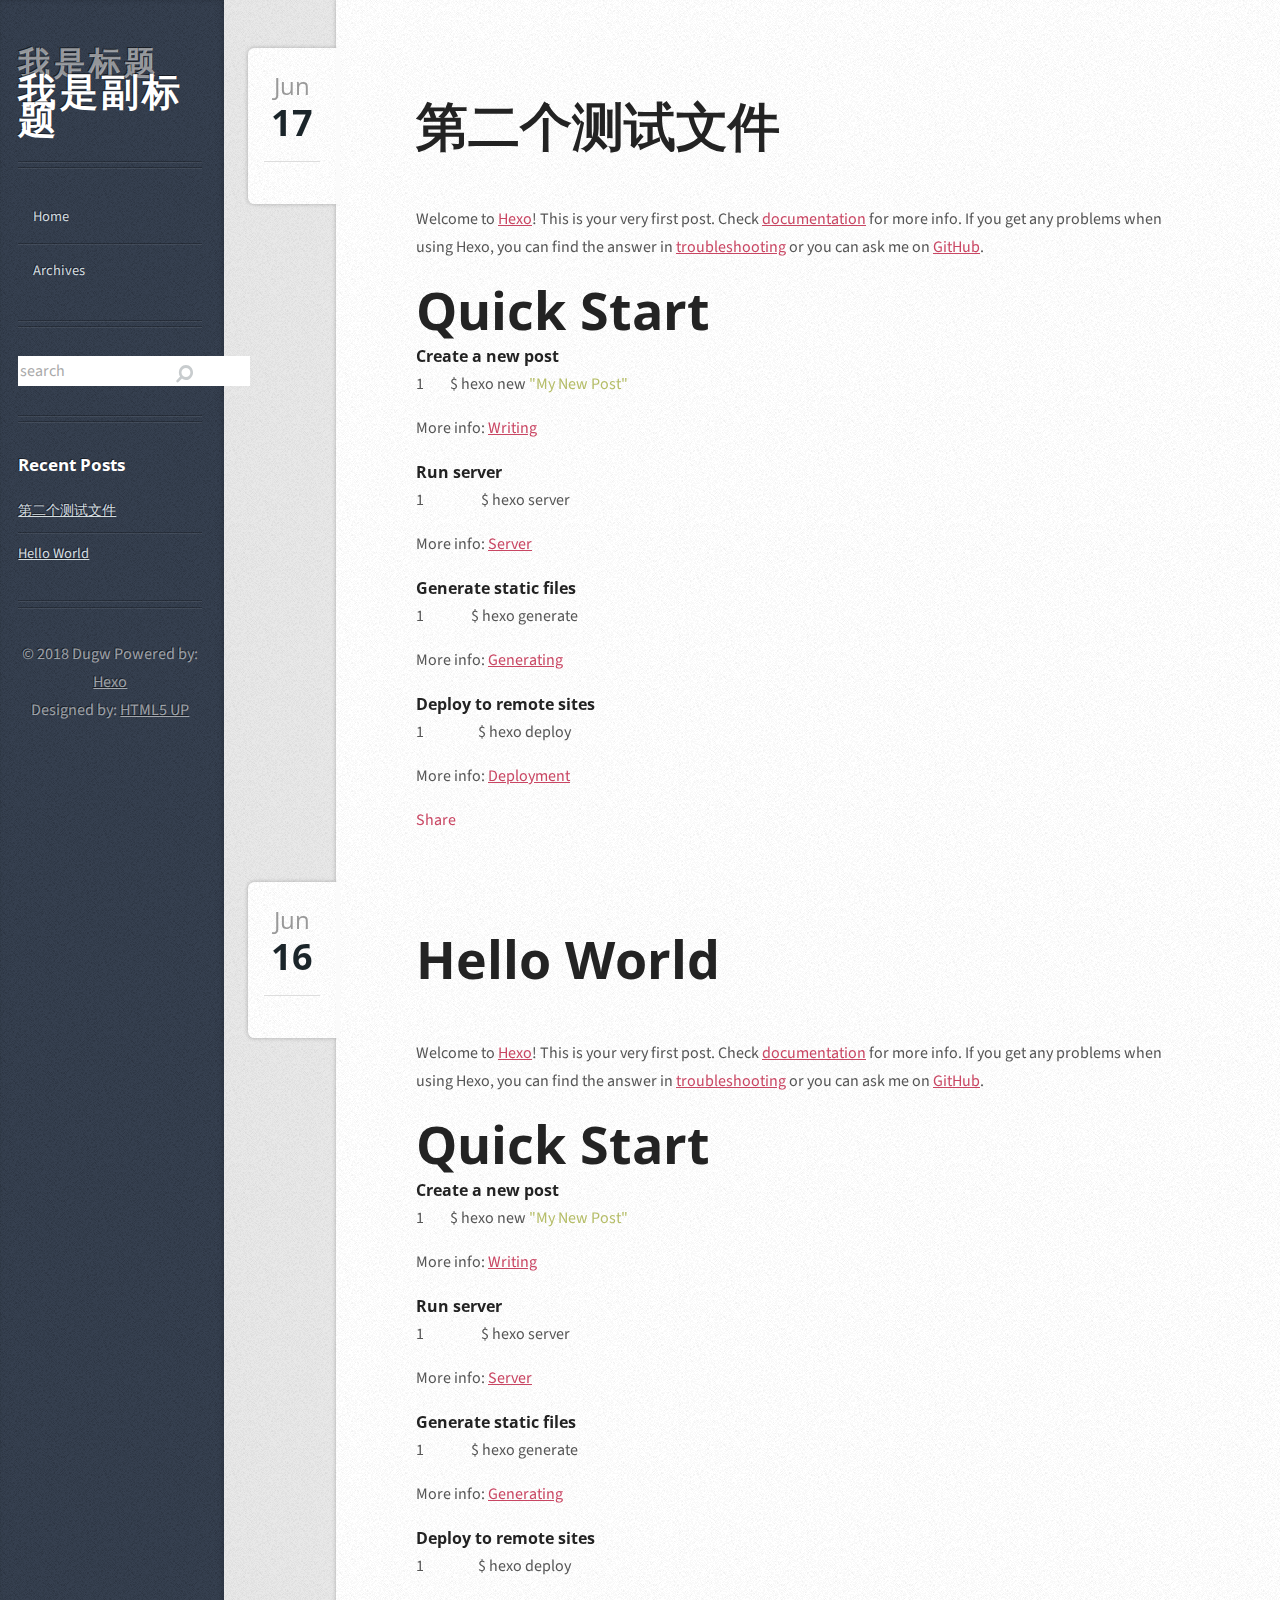
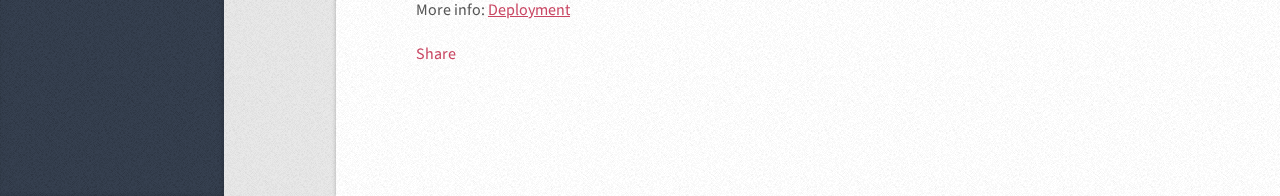
==== commit 523932f1: "Site updated: 2018-06-17 00:36:16" ====
--- a/index.html
+++ b/index.html
@@ -1,98 +1,75 @@
-<!DOCTYPE html>
+<!DOCTYPE HTML>
+<!--
+	Striped 2.5 by HTML5 Up!
+	html5up.net | @n33co
+	Free for personal and commercial use under the CCA 3.0 license (html5up.net/license)
+	Ported to Hexo by Adam Stokes @battlemidget
+-->
 <html>
-<head>
-  <meta charset="utf-8">
-  
-
-  
-  <title>我是标题</title>
-  <meta name="viewport" content="width=device-width, initial-scale=1, maximum-scale=1">
-  <meta name="description" content="我是文章的描述">
-<meta name="keywords" content="我是关键字">
-<meta property="og:type" content="website">
-<meta property="og:title" content="我是标题">
-<meta property="og:url" content="https://duguanwei.github.io/index.html">
-<meta property="og:site_name" content="我是标题">
-<meta property="og:description" content="我是文章的描述">
-<meta property="og:locale" content="我是预言">
-<meta name="twitter:card" content="summary">
-<meta name="twitter:title" content="我是标题">
-<meta name="twitter:description" content="我是文章的描述">
-  
+  <head>
+    
+    <title>我是标题</title>
+    <meta http-equiv="content-type" content="text/html; charset=utf-8" />
+
+    
+        <meta name="author" content="Dugw">
+    
+    
+        <meta name="description" content="我是文章的描述">
+    
+    
+    <script src="/js/jquery.min.js"></script>
+    <script src="/js/skel.min.js"></script>
+    <script src="/js/skel-panels.min.js"></script>
+    <script src="/js/init.js"></script>
+    <link rel="stylesheet" href="/css/style.css">
+    <link rel="stylesheet" href="/css/style-desktop.css">
+    <link rel="stylesheet" href="/css/style-wide.css">
     <link rel="alternate" href="/atom.xml" title="我是标题" type="application/atom+xml">
-  
-  
-    <link rel="icon" href="/favicon.png">
-  
-  
-    <link href="//fonts.googleapis.com/css?family=Source+Code+Pro" rel="stylesheet" type="text/css">
-  
-  <link rel="stylesheet" href="/css/style.css">
-</head>
-
-<body>
-  <div id="container">
-    <div id="wrap">
-      <header id="header">
-  <div id="banner"></div>
-  <div id="header-outer" class="outer">
-    <div id="header-title" class="inner">
-      <h1 id="logo-wrap">
-        <a href="/" id="logo">我是标题</a>
-      </h1>
-      
-        <h2 id="subtitle-wrap">
-          <a href="/" id="subtitle">我是副标题</a>
-        </h2>
-      
-    </div>
-    <div id="header-inner" class="inner">
-      <nav id="main-nav">
-        <a id="main-nav-toggle" class="nav-icon"></a>
-        
-          <a class="main-nav-link" href="/">Home</a>
-        
-          <a class="main-nav-link" href="/archives">Archives</a>
-        
-      </nav>
-      <nav id="sub-nav">
-        
-          <a id="nav-rss-link" class="nav-icon" href="/atom.xml" title="RSS Feed"></a>
-        
-        <a id="nav-search-btn" class="nav-icon" title="Search"></a>
-      </nav>
-      <div id="search-form-wrap">
-        <form action="//google.com/search" method="get" accept-charset="UTF-8" class="search-form"><input type="search" name="q" class="search-form-input" placeholder="Search"><button type="submit" class="search-form-submit">&#xF002;</button><input type="hidden" name="sitesearch" value="https://duguanwei.github.io"></form>
-      </div>
-    </div>
-  </div>
-</header>
-      <div class="outer">
-        <section id="main">
-  
-    <article id="post-hello-world" class="article article-type-post" itemscope itemprop="blogPost">
-  <div class="article-meta">
-    <a href="/2018/06/16/hello-world/" class="article-date">
-  <time datetime="2018-06-16T14:48:10.338Z" itemprop="datePublished">2018-06-16</time>
-</a>
-    
-  </div>
-  <div class="article-inner">
-    
-    
-      <header class="article-header">
-        
-  
-    <h1 itemprop="name">
-      <a class="article-title" href="/2018/06/16/hello-world/">Hello World</a>
-    </h1>
-  
-
-      </header>
-    
-    <div class="article-entry" itemprop="articleBody">
-      
-        <p>Welcome to <a href="https://hexo.io/" target="_blank" rel="noopener">Hexo</a>! This is your very first post. Check <a href="https://hexo.io/docs/" target="_blank" rel="noopener">documentation</a> for more info. If you get any problems when using Hexo, you can find the answer in <a href="https://hexo.io/docs/troubleshooting.html" target="_blank" rel="noopener">troubleshooting</a> or you can ask me on <a href="https://github.com/hexojs/hexo/issues" target="_blank" rel="noopener">GitHub</a>.</p>
+    <link rel="stylesheet" href="/js/styles/tomorrow-night.css">
+    <script src="/js/highlight.pack.js"></script>
+    <script>
+        hljs.initHighlightingOnLoad();
+    </script>
+
+    
+
+  </head>
+
+
+<body class="left-sidebar">
+  <!-- Wrapper -->
+  <div id="wrapper">
+    <!-- Content -->
+    <div id="content">
+      <div id="content-inner">
+	
+  
+    <!-- Post -->
+<article id="post-测试2" class="box post post-excerpt">
+  <header>
+    
+  
+    <h2><a href="/2018/06/17/测试2/">第二个测试文件</a></h2>
+  
+
+
+  </header>
+  <div class="info">
+    <span class="date"><span class="month">Jun</span> <span class="day">17</span><span class="year">, 2018</span></span>
+    <ul class="stats">
+      
+  <div class="addthis addthis_toolbox addthis_default_style">
+    <a class="addthis_counter addthis_pill_style"></a>
+  </div>
+  <script type="text/javascript" src="//s7.addthis.com/js/300/addthis_widget.js"></script>
+
+
+    </ul>
+  </div>
+  <p>
+  
+    <p>Welcome to <a href="https://hexo.io/" target="_blank" rel="noopener">Hexo</a>! This is your very first post. Check <a href="https://hexo.io/docs/" target="_blank" rel="noopener">documentation</a> for more info. If you get any problems when using Hexo, you can find the answer in <a href="https://hexo.io/docs/troubleshooting.html" target="_blank" rel="noopener">troubleshooting</a> or you can ask me on <a href="https://github.com/hexojs/hexo/issues" target="_blank" rel="noopener">GitHub</a>.</p>
 <h2 id="Quick-Start"><a href="#Quick-Start" class="headerlink" title="Quick Start"></a>Quick Start</h2><h3 id="Create-a-new-post"><a href="#Create-a-new-post" class="headerlink" title="Create a new post"></a>Create a new post</h3><figure class="highlight bash"><table><tr><td class="gutter"><pre><span class="line">1</span><br></pre></td><td class="code"><pre><span class="line">$ hexo new <span class="string">"My New Post"</span></span><br></pre></td></tr></table></figure>
 <p>More info: <a href="https://hexo.io/docs/writing.html" target="_blank" rel="noopener">Writing</a></p>
 <h3 id="Run-server"><a href="#Run-server" class="headerlink" title="Run server"></a>Run server</h3><figure class="highlight bash"><table><tr><td class="gutter"><pre><span class="line">1</span><br></pre></td><td class="code"><pre><span class="line">$ hexo server</span><br></pre></td></tr></table></figure>
@@ -102,91 +79,161 @@
 <h3 id="Deploy-to-remote-sites"><a href="#Deploy-to-remote-sites" class="headerlink" title="Deploy to remote sites"></a>Deploy to remote sites</h3><figure class="highlight bash"><table><tr><td class="gutter"><pre><span class="line">1</span><br></pre></td><td class="code"><pre><span class="line">$ hexo deploy</span><br></pre></td></tr></table></figure>
 <p>More info: <a href="https://hexo.io/docs/deployment.html" target="_blank" rel="noopener">Deployment</a></p>
 
-      
+  
+  </p>
+  <footer class="article-footer">
+    <a data-url="https://duguanwei.github.io/2018/06/17/测试2/" data-id="cjihmj8ht00002snamubzedw5" class="article-share-link">Share</a>
+    
+    
+
+  </footer>
+  
+</article>
+
+
+  
+    <!-- Post -->
+<article id="post-hello-world" class="box post post-excerpt">
+  <header>
+    
+  
+    <h2><a href="/2018/06/16/hello-world/">Hello World</a></h2>
+  
+
+
+  </header>
+  <div class="info">
+    <span class="date"><span class="month">Jun</span> <span class="day">16</span><span class="year">, 2018</span></span>
+    <ul class="stats">
+      
+  <div class="addthis addthis_toolbox addthis_default_style">
+    <a class="addthis_counter addthis_pill_style"></a>
+  </div>
+  <script type="text/javascript" src="//s7.addthis.com/js/300/addthis_widget.js"></script>
+
+
+    </ul>
+  </div>
+  <p>
+  
+    <p>Welcome to <a href="https://hexo.io/" target="_blank" rel="noopener">Hexo</a>! This is your very first post. Check <a href="https://hexo.io/docs/" target="_blank" rel="noopener">documentation</a> for more info. If you get any problems when using Hexo, you can find the answer in <a href="https://hexo.io/docs/troubleshooting.html" target="_blank" rel="noopener">troubleshooting</a> or you can ask me on <a href="https://github.com/hexojs/hexo/issues" target="_blank" rel="noopener">GitHub</a>.</p>
+<h2 id="Quick-Start"><a href="#Quick-Start" class="headerlink" title="Quick Start"></a>Quick Start</h2><h3 id="Create-a-new-post"><a href="#Create-a-new-post" class="headerlink" title="Create a new post"></a>Create a new post</h3><figure class="highlight bash"><table><tr><td class="gutter"><pre><span class="line">1</span><br></pre></td><td class="code"><pre><span class="line">$ hexo new <span class="string">"My New Post"</span></span><br></pre></td></tr></table></figure>
+<p>More info: <a href="https://hexo.io/docs/writing.html" target="_blank" rel="noopener">Writing</a></p>
+<h3 id="Run-server"><a href="#Run-server" class="headerlink" title="Run server"></a>Run server</h3><figure class="highlight bash"><table><tr><td class="gutter"><pre><span class="line">1</span><br></pre></td><td class="code"><pre><span class="line">$ hexo server</span><br></pre></td></tr></table></figure>
+<p>More info: <a href="https://hexo.io/docs/server.html" target="_blank" rel="noopener">Server</a></p>
+<h3 id="Generate-static-files"><a href="#Generate-static-files" class="headerlink" title="Generate static files"></a>Generate static files</h3><figure class="highlight bash"><table><tr><td class="gutter"><pre><span class="line">1</span><br></pre></td><td class="code"><pre><span class="line">$ hexo generate</span><br></pre></td></tr></table></figure>
+<p>More info: <a href="https://hexo.io/docs/generating.html" target="_blank" rel="noopener">Generating</a></p>
+<h3 id="Deploy-to-remote-sites"><a href="#Deploy-to-remote-sites" class="headerlink" title="Deploy to remote sites"></a>Deploy to remote sites</h3><figure class="highlight bash"><table><tr><td class="gutter"><pre><span class="line">1</span><br></pre></td><td class="code"><pre><span class="line">$ hexo deploy</span><br></pre></td></tr></table></figure>
+<p>More info: <a href="https://hexo.io/docs/deployment.html" target="_blank" rel="noopener">Deployment</a></p>
+
+  
+  </p>
+  <footer class="article-footer">
+    <a data-url="https://duguanwei.github.io/2018/06/16/hello-world/" data-id="cjihmj8i200012snaofwwyjsh" class="article-share-link">Share</a>
+    
+    
+
+  </footer>
+  
+</article>
+
+
+  
+  
+
+
+
+      </div>
     </div>
-    <footer class="article-footer">
-      <a data-url="https://duguanwei.github.io/2018/06/16/hello-world/" data-id="cjihjixy300005sna9qvqom2t" class="article-share-link">Share</a>
-      
-      
-    </footer>
-  </div>
-  
-</article>
-
-
-  
-
-
+    <div id="sidebar">
+  <!-- Logo -->
+  <div id="logo">
+    <h1>我是标题</h1>
+    <h2>我是副标题</h2>
+  </div>
+  
+  <!-- Nav -->
+  <nav id="nav">
+    <ul>
+      
+      <li><a href="/">Home</a></li>
+      
+      <li><a href="/archives">Archives</a></li>
+      
+    </ul>
+  </nav>
+
+
+  <!-- Hexo Widgets -->
+  
+    <!-- Search -->
+<section class="box search">
+  <form action="//google.com/search" method="get" accept-charset="utf-8">
+    <input type="search" class="text" name="q" results="0" placeholder="search">
+    <input type="hidden" name="q" value="site:duguanwei.github.io">
+  </form>
 </section>
+
+  
+    
+  <section class="box recent-posts">
+    <header>
+      <h2>Recent Posts</h2>
+    </header>
+    <ul>
+      
+        <li>
+          <a href="/2018/06/17/测试2/">
+            第二个测试文件
+          </a>
+        </li>
         
-          <aside id="sidebar">
-  
-    
-
-  
-    
-
-  
-    
-  
-    
-  <div class="widget-wrap">
-    <h3 class="widget-title">Archives</h3>
-    <div class="widget">
-      <ul class="archive-list"><li class="archive-list-item"><a class="archive-list-link" href="/archives/2018/06/">June 2018</a></li></ul>
-    </div>
-  </div>
-
-
-  
-    
-  <div class="widget-wrap">
-    <h3 class="widget-title">Recent Posts</h3>
-    <div class="widget">
-      <ul>
+        <li>
+          <a href="/2018/06/16/hello-world/">
+            Hello World
+          </a>
+        </li>
         
-          <li>
-            <a href="/2018/06/16/hello-world/">Hello World</a>
-          </li>
-        
-      </ul>
-    </div>
-  </div>
-
-  
-</aside>
-        
-      </div>
-      <footer id="footer">
-  
-  <div class="outer">
-    <div id="footer-info" class="inner">
-      &copy; 2018 Du<br>
-      Powered by <a href="http://hexo.io/" target="_blank">Hexo</a>
-    </div>
-  </div>
-</footer>
-    </div>
-    <nav id="mobile-nav">
-  
-    <a href="/" class="mobile-nav-link">Home</a>
-  
-    <a href="/archives" class="mobile-nav-link">Archives</a>
-  
-</nav>
-    
-
-<script src="//ajax.googleapis.com/ajax/libs/jquery/2.0.3/jquery.min.js"></script>
-
-
-  <link rel="stylesheet" href="/fancybox/jquery.fancybox.css">
-  <script src="/fancybox/jquery.fancybox.pack.js"></script>
-
-
-<script src="/js/script.js"></script>
-
+    </ul>
+  </section>
+  
+
+  
+
+  <!-- Copyright -->
+  <div id="copyright">
+  
+  &copy; 2018 Dugw
+  
+  Powered by: <a href="https://github.com/tommy351/hexo">Hexo</a><br />
+  Designed by: <a href="http://html5up.net/">HTML5 UP</a>
+  <p>
+    
+    
+    
+
+   </p>
+</div>
+
+
+
+</div>
+
+    <script src="/js/jquery.imagesloaded.min.js"></script>
+<script src="/js/gallery.js"></script>
+
+
+
+
+<link rel="stylesheet" href="/fancybox/jquery.fancybox.css" media="screen" type="text/css">
+<script src="/fancybox/jquery.fancybox.pack.js"></script>
+<script type="text/javascript">
+(function($){
+  $('.fancybox').fancybox();
+})(jQuery);
+</script>
 
 
   </div>
 </body>
-</html>+</html>
--- a/css/style.css
+++ b/css/style.css
@@ -1,1374 +1,932 @@
-body {
-  width: 100%;
-}
-body:before,
-body:after {
-  content: "";
-  display: table;
-}
-body:after {
-  clear: both;
-}
-html,
-body,
-div,
-span,
-applet,
-object,
-iframe,
-h1,
-h2,
-h3,
-h4,
-h5,
-h6,
-p,
-blockquote,
-pre,
-a,
-abbr,
-acronym,
-address,
-big,
-cite,
-code,
-del,
-dfn,
-em,
-img,
-ins,
-kbd,
-q,
-s,
-samp,
-small,
-strike,
-strong,
-sub,
-sup,
-tt,
-var,
-dl,
-dt,
-dd,
-ol,
-ul,
-li,
-fieldset,
-form,
-label,
-legend,
-table,
-caption,
-tbody,
-tfoot,
-thead,
-tr,
-th,
-td {
-  margin: 0;
-  padding: 0;
-  border: 0;
-  outline: 0;
-  font-weight: inherit;
-  font-style: inherit;
-  font-family: inherit;
-  font-size: 100%;
-  vertical-align: baseline;
-}
-body {
-  line-height: 1;
-  color: #000;
-  background: #fff;
-}
-ol,
-ul {
-  list-style: none;
-}
-table {
-  border-collapse: separate;
-  border-spacing: 0;
-  vertical-align: middle;
-}
-caption,
-th,
-td {
-  text-align: left;
-  font-weight: normal;
-  vertical-align: middle;
-}
-a img {
-  border: none;
-}
-input,
-button {
-  margin: 0;
-  padding: 0;
-}
-input::-moz-focus-inner,
-button::-moz-focus-inner {
-  border: 0;
-  padding: 0;
-}
-@font-face {
-  font-family: FontAwesome;
-  font-style: normal;
-  font-weight: normal;
-  src: url("fonts/fontawesome-webfont.eot?v=#4.0.3");
-  src: url("fonts/fontawesome-webfont.eot?#iefix&v=#4.0.3") format("embedded-opentype"), url("fonts/fontawesome-webfont.woff?v=#4.0.3") format("woff"), url("fonts/fontawesome-webfont.ttf?v=#4.0.3") format("truetype"), url("fonts/fontawesome-webfont.svg#fontawesomeregular?v=#4.0.3") format("svg");
-}
-html,
-body,
-#container {
-  height: 100%;
-}
-body {
-  background: #eee;
-  font: 14px -apple-system, BlinkMacSystemFont, "Segoe UI", "Roboto", "Oxygen", "Ubuntu", "Cantarell", "Fira Sans", "Droid Sans", "Helvetica Neue", sans-serif;
-  -webkit-text-size-adjust: 100%;
-}
-.outer {
-  max-width: 1220px;
-  margin: 0 auto;
-  padding: 0 20px;
-}
-.outer:before,
-.outer:after {
-  content: "";
-  display: table;
-}
-.outer:after {
-  clear: both;
-}
-.inner {
-  display: inline;
-  float: left;
-  width: 98.33333333333333%;
-  margin: 0 0.833333333333333%;
-}
-.left,
-.alignleft {
-  float: left;
-}
-.right,
-.alignright {
-  float: right;
-}
-.clear {
-  clear: both;
-}
-#container {
-  position: relative;
-}
-.mobile-nav-on {
-  overflow: hidden;
-}
-#wrap {
-  height: 100%;
-  width: 100%;
-  position: absolute;
-  top: 0;
-  left: 0;
-  -webkit-transition: 0.2s ease-out;
-  -moz-transition: 0.2s ease-out;
-  -ms-transition: 0.2s ease-out;
-  transition: 0.2s ease-out;
-  z-index: 1;
-  background: #eee;
-}
-.mobile-nav-on #wrap {
-  left: 280px;
-}
-@media screen and (min-width: 768px) {
-  #main {
-    display: inline;
-    float: left;
-    width: 73.33333333333333%;
-    margin: 0 0.833333333333333%;
-  }
-}
-.article-date,
-.article-category-link,
-.archive-year,
-.widget-title {
-  text-decoration: none;
-  text-transform: uppercase;
-  letter-spacing: 2px;
-  color: #999;
-  margin-bottom: 1em;
-  margin-left: 5px;
-  line-height: 1em;
-  text-shadow: 0 1px #fff;
-  font-weight: bold;
-}
-.article-inner,
-.archive-article-inner {
-  background: #fff;
-  -webkit-box-shadow: 1px 2px 3px #ddd;
-  box-shadow: 1px 2px 3px #ddd;
-  border: 1px solid #ddd;
-  border-radius: 3px;
-}
-.article-entry h1,
-.widget h1 {
-  font-size: 2em;
-}
-.article-entry h2,
-.widget h2 {
-  font-size: 1.5em;
-}
-.article-entry h3,
-.widget h3 {
-  font-size: 1.3em;
-}
-.article-entry h4,
-.widget h4 {
-  font-size: 1.2em;
-}
-.article-entry h5,
-.widget h5 {
-  font-size: 1em;
-}
-.article-entry h6,
-.widget h6 {
-  font-size: 1em;
-  color: #999;
-}
-.article-entry hr,
-.widget hr {
-  border: 1px dashed #ddd;
-}
-.article-entry strong,
-.widget strong {
-  font-weight: bold;
-}
-.article-entry em,
-.widget em,
-.article-entry cite,
-.widget cite {
-  font-style: italic;
-}
-.article-entry sup,
-.widget sup,
-.article-entry sub,
-.widget sub {
-  font-size: 0.75em;
-  line-height: 0;
-  position: relative;
-  vertical-align: baseline;
-}
-.article-entry sup,
-.widget sup {
-  top: -0.5em;
-}
-.article-entry sub,
-.widget sub {
-  bottom: -0.2em;
-}
-.article-entry small,
-.widget small {
-  font-size: 0.85em;
-}
-.article-entry acronym,
-.widget acronym,
-.article-entry abbr,
-.widget abbr {
-  border-bottom: 1px dotted;
-}
-.article-entry ul,
-.widget ul,
-.article-entry ol,
-.widget ol,
-.article-entry dl,
-.widget dl {
-  margin: 0 20px;
-  line-height: 1.6em;
-}
-.article-entry ul ul,
-.widget ul ul,
-.article-entry ol ul,
-.widget ol ul,
-.article-entry ul ol,
-.widget ul ol,
-.article-entry ol ol,
-.widget ol ol {
-  margin-top: 0;
-  margin-bottom: 0;
-}
-.article-entry ul,
-.widget ul {
-  list-style: disc;
-}
-.article-entry ol,
-.widget ol {
-  list-style: decimal;
-}
-.article-entry dt,
-.widget dt {
-  font-weight: bold;
-}
-#header {
-  height: 300px;
-  position: relative;
-  border-bottom: 1px solid #ddd;
-}
-#header:before,
-#header:after {
-  content: "";
-  position: absolute;
-  left: 0;
-  right: 0;
-  height: 40px;
-}
-#header:before {
-  top: 0;
-  background: -webkit-linear-gradient(rgba(0,0,0,0.2), transparent);
-  background: -moz-linear-gradient(rgba(0,0,0,0.2), transparent);
-  background: -ms-linear-gradient(rgba(0,0,0,0.2), transparent);
-  background: linear-gradient(rgba(0,0,0,0.2), transparent);
-}
-#header:after {
-  bottom: 0;
-  background: -webkit-linear-gradient(transparent, rgba(0,0,0,0.2));
-  background: -moz-linear-gradient(transparent, rgba(0,0,0,0.2));
-  background: -ms-linear-gradient(transparent, rgba(0,0,0,0.2));
-  background: linear-gradient(transparent, rgba(0,0,0,0.2));
-}
-#header-outer {
-  height: 100%;
-  position: relative;
-}
-#header-inner {
-  position: relative;
-  overflow: hidden;
-}
-#banner {
-  position: absolute;
-  top: 0;
-  left: 0;
-  width: 100%;
-  height: 100%;
-  background: url("images/banner.jpg") center #000;
-  -webkit-background-size: cover;
-  -moz-background-size: cover;
-  background-size: cover;
-  z-index: -1;
-}
-#header-title {
-  text-align: center;
-  height: 40px;
-  position: absolute;
-  top: 50%;
-  left: 0;
-  margin-top: -20px;
-}
-#logo,
-#subtitle {
-  text-decoration: none;
-  color: #fff;
-  font-weight: 300;
-  text-shadow: 0 1px 4px rgba(0,0,0,0.3);
-}
-#logo {
-  font-size: 40px;
-  line-height: 40px;
-  letter-spacing: 2px;
-}
-#subtitle {
-  font-size: 16px;
-  line-height: 16px;
-  letter-spacing: 1px;
-}
-#subtitle-wrap {
-  margin-top: 16px;
-}
-#main-nav {
-  float: left;
-  margin-left: -15px;
-}
-.nav-icon,
-.main-nav-link {
-  float: left;
-  color: #fff;
-  opacity: 0.6;
-  text-decoration: none;
-  text-shadow: 0 1px rgba(0,0,0,0.2);
-  -webkit-transition: opacity 0.2s;
-  -moz-transition: opacity 0.2s;
-  -ms-transition: opacity 0.2s;
-  transition: opacity 0.2s;
-  display: block;
-  padding: 20px 15px;
-}
-.nav-icon:hover,
-.main-nav-link:hover {
-  opacity: 1;
-}
-.nav-icon {
-  font-family: FontAwesome;
-  text-align: center;
-  font-size: 14px;
-  width: 14px;
-  height: 14px;
-  padding: 20px 15px;
-  position: relative;
-  cursor: pointer;
-}
-.main-nav-link {
-  font-weight: 300;
-  letter-spacing: 1px;
-}
-@media screen and (max-width: 479px) {
-  .main-nav-link {
-    display: none;
-  }
-}
-#main-nav-toggle {
-  display: none;
-}
-#main-nav-toggle:before {
-  content: "\f0c9";
-}
-@media screen and (max-width: 479px) {
-  #main-nav-toggle {
-    display: block;
-  }
-}
-#sub-nav {
-  float: right;
-  margin-right: -15px;
-}
-#nav-rss-link:before {
-  content: "\f09e";
-}
-#nav-search-btn:before {
-  content: "\f002";
-}
-#search-form-wrap {
-  position: absolute;
-  top: 15px;
-  width: 150px;
-  height: 30px;
-  right: -150px;
-  opacity: 0;
-  -webkit-transition: 0.2s ease-out;
-  -moz-transition: 0.2s ease-out;
-  -ms-transition: 0.2s ease-out;
-  transition: 0.2s ease-out;
-}
-#search-form-wrap.on {
-  opacity: 1;
-  right: 0;
-}
-@media screen and (max-width: 479px) {
-  #search-form-wrap {
-    width: 100%;
-    right: -100%;
-  }
-}
-.search-form {
-  position: absolute;
-  top: 0;
-  left: 0;
-  right: 0;
-  background: #fff;
-  padding: 5px 15px;
-  border-radius: 15px;
-  -webkit-box-shadow: 0 0 10px rgba(0,0,0,0.3);
-  box-shadow: 0 0 10px rgba(0,0,0,0.3);
-}
-.search-form-input {
-  border: none;
-  background: none;
-  color: #555;
-  width: 100%;
-  font: 13px -apple-system, BlinkMacSystemFont, "Segoe UI", "Roboto", "Oxygen", "Ubuntu", "Cantarell", "Fira Sans", "Droid Sans", "Helvetica Neue", sans-serif;
-  outline: none;
-}
-.search-form-input::-webkit-search-results-decoration,
-.search-form-input::-webkit-search-cancel-button {
-  -webkit-appearance: none;
-}
-.search-form-submit {
-  position: absolute;
-  top: 50%;
-  right: 10px;
-  margin-top: -7px;
-  font: 13px FontAwesome;
-  border: none;
-  background: none;
-  color: #bbb;
-  cursor: pointer;
-}
-.search-form-submit:hover,
-.search-form-submit:focus {
-  color: #777;
-}
-.article {
-  margin: 50px 0;
-}
-.article-inner {
-  overflow: hidden;
-}
-.article-meta:before,
-.article-meta:after {
-  content: "";
-  display: table;
-}
-.article-meta:after {
-  clear: both;
-}
-.article-date {
-  float: left;
-}
-.article-category {
-  float: left;
-  line-height: 1em;
-  color: #ccc;
-  text-shadow: 0 1px #fff;
-  margin-left: 8px;
-}
-.article-category:before {
-  content: "\2022";
-}
-.article-category-link {
-  margin: 0 12px 1em;
-}
-.article-header {
-  padding: 20px 20px 0;
-}
-.article-title {
-  text-decoration: none;
-  font-size: 2em;
-  font-weight: bold;
-  color: #555;
-  line-height: 1.1em;
-  -webkit-transition: color 0.2s;
-  -moz-transition: color 0.2s;
-  -ms-transition: color 0.2s;
-  transition: color 0.2s;
-}
-a.article-title:hover {
-  color: #258fb8;
-}
-.article-entry {
-  color: #555;
-  padding: 0 20px;
-}
-.article-entry:before,
-.article-entry:after {
-  content: "";
-  display: table;
-}
-.article-entry:after {
-  clear: both;
-}
-.article-entry p,
-.article-entry table {
-  line-height: 1.6em;
-  margin: 1.6em 0;
-}
-.article-entry h1,
-.article-entry h2,
-.article-entry h3,
-.article-entry h4,
-.article-entry h5,
-.article-entry h6 {
-  font-weight: bold;
-}
-.article-entry h1,
-.article-entry h2,
-.article-entry h3,
-.article-entry h4,
-.article-entry h5,
-.article-entry h6 {
-  line-height: 1.1em;
-  margin: 1.1em 0;
-}
-.article-entry a {
-  color: #258fb8;
-  text-decoration: none;
-}
-.article-entry a:hover {
-  text-decoration: underline;
-}
-.article-entry ul,
-.article-entry ol,
-.article-entry dl {
-  margin-top: 1.6em;
-  margin-bottom: 1.6em;
-}
-.article-entry img,
-.article-entry video {
-  max-width: 100%;
-  height: auto;
-  display: block;
-  margin: auto;
-}
-.article-entry iframe {
-  border: none;
-}
-.article-entry table {
-  width: 100%;
-  border-collapse: collapse;
-  border-spacing: 0;
-}
-.article-entry th {
-  font-weight: bold;
-  border-bottom: 3px solid #ddd;
-  padding-bottom: 0.5em;
-}
-.article-entry td {
-  border-bottom: 1px solid #ddd;
-  padding: 10px 0;
-}
-.article-entry blockquote {
-  font-family: Georgia, "Times New Roman", serif;
-  font-size: 1.4em;
-  margin: 1.6em 20px;
-  text-align: center;
-}
-.article-entry blockquote footer {
-  font-size: 14px;
-  margin: 1.6em 0;
-  font-family: -apple-system, BlinkMacSystemFont, "Segoe UI", "Roboto", "Oxygen", "Ubuntu", "Cantarell", "Fira Sans", "Droid Sans", "Helvetica Neue", sans-serif;
-}
-.article-entry blockquote footer cite:before {
-  content: "—";
-  padding: 0 0.5em;
-}
-.article-entry .pullquote {
-  text-align: left;
-  width: 45%;
-  margin: 0;
-}
-.article-entry .pullquote.left {
-  margin-left: 0.5em;
-  margin-right: 1em;
-}
-.article-entry .pullquote.right {
-  margin-right: 0.5em;
-  margin-left: 1em;
-}
-.article-entry .caption {
-  color: #999;
-  display: block;
-  font-size: 0.9em;
-  margin-top: 0.5em;
-  position: relative;
-  text-align: center;
-}
-.article-entry .video-container {
-  position: relative;
-  padding-top: 56.25%;
-  height: 0;
-  overflow: hidden;
-}
-.article-entry .video-container iframe,
-.article-entry .video-container object,
-.article-entry .video-container embed {
-  position: absolute;
-  top: 0;
-  left: 0;
-  width: 100%;
-  height: 100%;
-  margin-top: 0;
-}
-.article-more-link a {
-  display: inline-block;
-  line-height: 1em;
-  padding: 6px 15px;
-  border-radius: 15px;
-  background: #eee;
-  color: #999;
-  text-shadow: 0 1px #fff;
-  text-decoration: none;
-}
-.article-more-link a:hover {
-  background: #258fb8;
-  color: #fff;
-  text-decoration: none;
-  text-shadow: 0 1px #1e7293;
-}
-.article-footer {
-  font-size: 0.85em;
-  line-height: 1.6em;
-  border-top: 1px solid #ddd;
-  padding-top: 1.6em;
-  margin: 0 20px 20px;
-}
-.article-footer:before,
-.article-footer:after {
-  content: "";
-  display: table;
-}
-.article-footer:after {
-  clear: both;
-}
-.article-footer a {
-  color: #999;
-  text-decoration: none;
-}
-.article-footer a:hover {
-  color: #555;
-}
-.article-tag-list-item {
-  float: left;
-  margin-right: 10px;
-}
-.article-tag-list-link:before {
-  content: "#";
-}
-.article-comment-link {
-  float: right;
-}
-.article-comment-link:before {
-  content: "\f075";
-  font-family: FontAwesome;
-  padding-right: 8px;
-}
-.article-share-link {
-  cursor: pointer;
-  float: right;
-  margin-left: 20px;
-}
-.article-share-link:before {
-  content: "\f064";
-  font-family: FontAwesome;
-  padding-right: 6px;
-}
-#article-nav {
-  position: relative;
-}
-#article-nav:before,
-#article-nav:after {
-  content: "";
-  display: table;
-}
-#article-nav:after {
-  clear: both;
-}
-@media screen and (min-width: 768px) {
-  #article-nav {
-    margin: 50px 0;
-  }
-  #article-nav:before {
-    width: 8px;
-    height: 8px;
-    position: absolute;
-    top: 50%;
-    left: 50%;
-    margin-top: -4px;
-    margin-left: -4px;
-    content: "";
-    border-radius: 50%;
-    background: #ddd;
-    -webkit-box-shadow: 0 1px 2px #fff;
-    box-shadow: 0 1px 2px #fff;
-  }
-}
-.article-nav-link-wrap {
-  text-decoration: none;
-  text-shadow: 0 1px #fff;
-  color: #999;
-  -webkit-box-sizing: border-box;
-  -moz-box-sizing: border-box;
-  box-sizing: border-box;
-  margin-top: 50px;
-  text-align: center;
-  display: block;
-}
-.article-nav-link-wrap:hover {
-  color: #555;
-}
-@media screen and (min-width: 768px) {
-  .article-nav-link-wrap {
-    width: 50%;
-    margin-top: 0;
-  }
-}
-@media screen and (min-width: 768px) {
-  #article-nav-newer {
-    float: left;
-    text-align: right;
-    padding-right: 20px;
-  }
-}
-@media screen and (min-width: 768px) {
-  #article-nav-older {
-    float: right;
-    text-align: left;
-    padding-left: 20px;
-  }
-}
-.article-nav-caption {
-  text-transform: uppercase;
-  letter-spacing: 2px;
-  color: #ddd;
-  line-height: 1em;
-  font-weight: bold;
-}
-#article-nav-newer .article-nav-caption {
-  margin-right: -2px;
-}
-.article-nav-title {
-  font-size: 0.85em;
-  line-height: 1.6em;
-  margin-top: 0.5em;
-}
-.article-share-box {
-  position: absolute;
-  display: none;
-  background: #fff;
-  -webkit-box-shadow: 1px 2px 10px rgba(0,0,0,0.2);
-  box-shadow: 1px 2px 10px rgba(0,0,0,0.2);
-  border-radius: 3px;
-  margin-left: -145px;
-  overflow: hidden;
-  z-index: 1;
-}
-.article-share-box.on {
-  display: block;
-}
-.article-share-input {
-  width: 100%;
-  background: none;
-  -webkit-box-sizing: border-box;
-  -moz-box-sizing: border-box;
-  box-sizing: border-box;
-  font: 14px -apple-system, BlinkMacSystemFont, "Segoe UI", "Roboto", "Oxygen", "Ubuntu", "Cantarell", "Fira Sans", "Droid Sans", "Helvetica Neue", sans-serif;
-  padding: 0 15px;
-  color: #555;
-  outline: none;
-  border: 1px solid #ddd;
-  border-radius: 3px 3px 0 0;
-  height: 36px;
-  line-height: 36px;
-}
-.article-share-links {
-  background: #eee;
-}
-.article-share-links:before,
-.article-share-links:after {
-  content: "";
-  display: table;
-}
-.article-share-links:after {
-  clear: both;
-}
-.article-share-twitter,
-.article-share-facebook,
-.article-share-pinterest,
-.article-share-google {
-  width: 50px;
-  height: 36px;
-  display: block;
-  float: left;
-  position: relative;
-  color: #999;
-  text-shadow: 0 1px #fff;
-}
-.article-share-twitter:before,
-.article-share-facebook:before,
-.article-share-pinterest:before,
-.article-share-google:before {
-  font-size: 20px;
-  font-family: FontAwesome;
-  width: 20px;
-  height: 20px;
-  position: absolute;
-  top: 50%;
-  left: 50%;
-  margin-top: -10px;
-  margin-left: -10px;
-  text-align: center;
-}
-.article-share-twitter:hover,
-.article-share-facebook:hover,
-.article-share-pinterest:hover,
-.article-share-google:hover {
-  color: #fff;
-}
-.article-share-twitter:before {
-  content: "\f099";
-}
-.article-share-twitter:hover {
-  background: #00aced;
-  text-shadow: 0 1px #008abe;
-}
-.article-share-facebook:before {
-  content: "\f09a";
-}
-.article-share-facebook:hover {
-  background: #3b5998;
-  text-shadow: 0 1px #2f477a;
-}
-.article-share-pinterest:before {
-  content: "\f0d2";
-}
-.article-share-pinterest:hover {
-  background: #cb2027;
-  text-shadow: 0 1px #a21a1f;
-}
-.article-share-google:before {
-  content: "\f0d5";
-}
-.article-share-google:hover {
-  background: #dd4b39;
-  text-shadow: 0 1px #be3221;
-}
-.article-gallery {
-  background: #000;
-  position: relative;
-}
-.article-gallery-photos {
-  position: relative;
-  overflow: hidden;
-}
-.article-gallery-img {
-  display: none;
-  max-width: 100%;
-}
-.article-gallery-img:first-child {
-  display: block;
-}
-.article-gallery-img.loaded {
-  position: absolute;
-  display: block;
-}
-.article-gallery-img img {
-  display: block;
-  max-width: 100%;
-  margin: 0 auto;
-}
-#comments {
-  background: #fff;
-  -webkit-box-shadow: 1px 2px 3px #ddd;
-  box-shadow: 1px 2px 3px #ddd;
-  padding: 20px;
-  border: 1px solid #ddd;
-  border-radius: 3px;
-  margin: 50px 0;
-}
-#comments a {
-  color: #258fb8;
-}
-.archives-wrap {
-  margin: 50px 0;
-}
-.archives:before,
-.archives:after {
-  content: "";
-  display: table;
-}
-.archives:after {
-  clear: both;
-}
-.archive-year-wrap {
-  margin-bottom: 1em;
-}
-.archives {
-  -webkit-column-gap: 10px;
-  -moz-column-gap: 10px;
-  column-gap: 10px;
-}
-@media screen and (min-width: 480px) and (max-width: 767px) {
-  .archives {
-    -webkit-column-count: 2;
-    -moz-column-count: 2;
-    column-count: 2;
-  }
-}
-@media screen and (min-width: 768px) {
-  .archives {
-    -webkit-column-count: 3;
-    -moz-column-count: 3;
-    column-count: 3;
-  }
-}
-.archive-article {
-  -webkit-column-break-inside: avoid;
-  page-break-inside: avoid;
-  overflow: hidden;
-  break-inside: avoid-column;
-}
-.archive-article-inner {
-  padding: 10px;
-  margin-bottom: 15px;
-}
-.archive-article-title {
-  text-decoration: none;
-  font-weight: bold;
-  color: #555;
-  -webkit-transition: color 0.2s;
-  -moz-transition: color 0.2s;
-  -ms-transition: color 0.2s;
-  transition: color 0.2s;
-  line-height: 1.6em;
-}
-.archive-article-title:hover {
-  color: #258fb8;
-}
-.archive-article-footer {
-  margin-top: 1em;
-}
-.archive-article-date {
-  color: #999;
-  text-decoration: none;
-  font-size: 0.85em;
-  line-height: 1em;
-  margin-bottom: 0.5em;
-  display: block;
-}
-#page-nav {
-  margin: 50px auto;
-  background: #fff;
-  -webkit-box-shadow: 1px 2px 3px #ddd;
-  box-shadow: 1px 2px 3px #ddd;
-  border: 1px solid #ddd;
-  border-radius: 3px;
-  text-align: center;
-  color: #999;
-  overflow: hidden;
-}
-#page-nav:before,
-#page-nav:after {
-  content: "";
-  display: table;
-}
-#page-nav:after {
-  clear: both;
-}
-#page-nav a,
-#page-nav span {
-  padding: 10px 20px;
-  line-height: 1;
-  height: 2ex;
-}
-#page-nav a {
-  color: #999;
-  text-decoration: none;
-}
-#page-nav a:hover {
-  background: #999;
-  color: #fff;
-}
-#page-nav .prev {
-  float: left;
-}
-#page-nav .next {
-  float: right;
-}
-#page-nav .page-number {
-  display: inline-block;
-}
-@media screen and (max-width: 479px) {
-  #page-nav .page-number {
-    display: none;
-  }
-}
-#page-nav .current {
-  color: #555;
-  font-weight: bold;
-}
-#page-nav .space {
-  color: #ddd;
-}
-#footer {
-  background: #262a30;
-  padding: 50px 0;
-  border-top: 1px solid #ddd;
-  color: #999;
-}
-#footer a {
-  color: #258fb8;
-  text-decoration: none;
-}
-#footer a:hover {
-  text-decoration: underline;
-}
-#footer-info {
-  line-height: 1.6em;
-  font-size: 0.85em;
-}
-.article-entry pre,
-.article-entry .highlight {
-  background: #2d2d2d;
-  margin: 0 -20px;
-  padding: 15px 20px;
-  border-style: solid;
-  border-color: #ddd;
-  border-width: 1px 0;
-  overflow: auto;
-  color: #ccc;
-  line-height: 22.400000000000002px;
-}
-.article-entry .highlight .gutter pre,
-.article-entry .gist .gist-file .gist-data .line-numbers {
-  color: #666;
-  font-size: 0.85em;
-}
-.article-entry pre,
-.article-entry code {
-  font-family: "Source Code Pro", Consolas, Monaco, Menlo, Consolas, monospace;
-}
-.article-entry code {
-  background: #eee;
-  text-shadow: 0 1px #fff;
-  padding: 0 0.3em;
-}
-.article-entry pre code {
-  background: none;
-  text-shadow: none;
-  padding: 0;
-}
-.article-entry .highlight pre {
-  border: none;
-  margin: 0;
-  padding: 0;
-}
-.article-entry .highlight table {
-  margin: 0;
-  width: auto;
-}
-.article-entry .highlight td {
-  border: none;
-  padding: 0;
-}
-.article-entry .highlight figcaption {
-  font-size: 0.85em;
-  color: #999;
-  line-height: 1em;
-  margin-bottom: 1em;
-}
-.article-entry .highlight figcaption:before,
-.article-entry .highlight figcaption:after {
-  content: "";
-  display: table;
-}
-.article-entry .highlight figcaption:after {
-  clear: both;
-}
-.article-entry .highlight figcaption a {
-  float: right;
-}
-.article-entry .highlight .gutter pre {
-  text-align: right;
-  padding-right: 20px;
-}
-.article-entry .highlight .line {
-  height: 22.400000000000002px;
-}
-.article-entry .highlight .line.marked {
-  background: #515151;
-}
-.article-entry .gist {
-  margin: 0 -20px;
-  border-style: solid;
-  border-color: #ddd;
-  border-width: 1px 0;
-  background: #2d2d2d;
-  padding: 15px 20px 15px 0;
-}
-.article-entry .gist .gist-file {
-  border: none;
-  font-family: "Source Code Pro", Consolas, Monaco, Menlo, Consolas, monospace;
-  margin: 0;
-}
-.article-entry .gist .gist-file .gist-data {
-  background: none;
-  border: none;
-}
-.article-entry .gist .gist-file .gist-data .line-numbers {
-  background: none;
-  border: none;
-  padding: 0 20px 0 0;
-}
-.article-entry .gist .gist-file .gist-data .line-data {
-  padding: 0 !important;
-}
-.article-entry .gist .gist-file .highlight {
-  margin: 0;
-  padding: 0;
-  border: none;
-}
-.article-entry .gist .gist-file .gist-meta {
-  background: #2d2d2d;
-  color: #999;
-  font: 0.85em -apple-system, BlinkMacSystemFont, "Segoe UI", "Roboto", "Oxygen", "Ubuntu", "Cantarell", "Fira Sans", "Droid Sans", "Helvetica Neue", sans-serif;
-  text-shadow: 0 0;
-  padding: 0;
-  margin-top: 1em;
-  margin-left: 20px;
-}
-.article-entry .gist .gist-file .gist-meta a {
-  color: #258fb8;
-  font-weight: normal;
-}
-.article-entry .gist .gist-file .gist-meta a:hover {
-  text-decoration: underline;
-}
-pre .comment,
-pre .title {
-  color: #999;
-}
-pre .variable,
-pre .attribute,
-pre .tag,
-pre .regexp,
-pre .ruby .constant,
-pre .xml .tag .title,
-pre .xml .pi,
-pre .xml .doctype,
-pre .html .doctype,
-pre .css .id,
-pre .css .class,
-pre .css .pseudo {
-  color: #f2777a;
-}
-pre .number,
-pre .preprocessor,
-pre .built_in,
-pre .literal,
-pre .params,
-pre .constant {
-  color: #f99157;
-}
-pre .class,
-pre .ruby .class .title,
-pre .css .rules .attribute {
-  color: #9c9;
-}
-pre .string,
-pre .value,
-pre .inheritance,
-pre .header,
-pre .ruby .symbol,
-pre .xml .cdata {
-  color: #9c9;
-}
-pre .css .hexcolor {
-  color: #6cc;
-}
-pre .function,
-pre .python .decorator,
-pre .python .title,
-pre .ruby .function .title,
-pre .ruby .title .keyword,
-pre .perl .sub,
-pre .javascript .title,
-pre .coffeescript .title {
-  color: #69c;
-}
-pre .keyword,
-pre .javascript .function {
-  color: #c9c;
-}
-@media screen and (max-width: 479px) {
-  #mobile-nav {
-    position: absolute;
-    top: 0;
-    left: 0;
-    width: 280px;
-    height: 100%;
-    background: #191919;
-    border-right: 1px solid #fff;
-  }
-}
-@media screen and (max-width: 479px) {
-  .mobile-nav-link {
-    display: block;
-    color: #999;
-    text-decoration: none;
-    padding: 15px 20px;
-    font-weight: bold;
-  }
-  .mobile-nav-link:hover {
-    color: #fff;
-  }
-}
-@media screen and (min-width: 768px) {
-  #sidebar {
-    display: inline;
-    float: left;
-    width: 23.333333333333332%;
-    margin: 0 0.833333333333333%;
-  }
-}
-.widget-wrap {
-  margin: 50px 0;
-}
-.widget {
-  color: #777;
-  text-shadow: 0 1px #fff;
-  background: #ddd;
-  -webkit-box-shadow: 0 -1px 4px #ccc inset;
-  box-shadow: 0 -1px 4px #ccc inset;
-  border: 1px solid #ccc;
-  padding: 15px;
-  border-radius: 3px;
-}
-.widget a {
-  color: #258fb8;
-  text-decoration: none;
-}
-.widget a:hover {
-  text-decoration: underline;
-}
-.widget ul ul,
-.widget ol ul,
-.widget dl ul,
-.widget ul ol,
-.widget ol ol,
-.widget dl ol,
-.widget ul dl,
-.widget ol dl,
-.widget dl dl {
-  margin-left: 15px;
-  list-style: disc;
-}
-.widget {
-  line-height: 1.6em;
-  word-wrap: break-word;
-  font-size: 0.9em;
-}
-.widget ul,
-.widget ol {
-  list-style: none;
-  margin: 0;
-}
-.widget ul ul,
-.widget ol ul,
-.widget ul ol,
-.widget ol ol {
-  margin: 0 20px;
-}
-.widget ul ul,
-.widget ol ul {
-  list-style: disc;
-}
-.widget ul ol,
-.widget ol ol {
-  list-style: decimal;
-}
-.category-list-count,
-.tag-list-count,
-.archive-list-count {
-  padding-left: 5px;
-  color: #999;
-  font-size: 0.85em;
-}
-.category-list-count:before,
-.tag-list-count:before,
-.archive-list-count:before {
-  content: "(";
-}
-.category-list-count:after,
-.tag-list-count:after,
-.archive-list-count:after {
-  content: ")";
-}
-.tagcloud a {
-  margin-right: 5px;
-  display: inline-block;
-}
+@charset 'UTF-8';
+@import url("font-awesome.min.css");
+@import url("http://fonts.googleapis.com/css?family=Source+Sans+Pro:400,400italic,700|Open+Sans+Condensed:300,700");
+
+/*
+	Striped by HTML5 UP
+	html5up.net | @n33co
+	Free for personal and commercial use under the CCA 3.0 license (html5up.net/license)
+*/
+
+/*********************************************************************************/
+/* Basic                                                                         */
+/*********************************************************************************/
+
+	body
+	{
+		background-color: #e8e8e8;
+		background-image: url('images/bg02.png');
+	}
+
+		body.is-loading * {
+			-moz-transition: none !important;
+			-webkit-transition: none !important;
+			-o-transition: none !important;
+			-ms-transition: none !important;
+			transition: none !important;
+			-moz-animation: none !important;
+			-webkit-animation: none !important;
+			-o-animation: none !important;
+			-ms-animation: none !important;
+			animation: none !important;
+		}
+
+	body,input,textarea,select
+	{
+		font-family: 'Source Sans Pro', sans-serif;
+		font-weight: 400;
+		color: #565656;
+	}
+
+	a
+	{
+		color: #c94663;
+	}
+
+	strong, b
+	{
+		font-weight: 700;
+		color: #232323;
+	}
+
+	h2,h3,h4,h5,h6
+	{
+		font-family: 'Open Sans Condensed', sans-serif;
+		font-weight: 700;
+		color: #232323;
+	}
+
+	h2 a, h4 a, h5 a, h6 a
+	{
+		text-decoration: none;
+		color: inherit;
+	}
+	
+	blockquote
+	{
+		border-left: solid 5px #ddd;
+		padding: 1em 0 1em 2em;
+		font-style: italic;
+	}
+	
+	em, i
+	{
+		font-style: italic;
+	}
+	
+	hr
+	{
+		border: 0;
+		border-top: solid 1px #ddd;
+		padding: 1.5em 0 0 0;
+		margin: 1.75em 0 0 0;
+	}
+	
+	sub
+	{
+		position: relative;
+		top: 0.5em;
+		font-size: 0.8em;
+	}
+	
+	sup
+	{
+		position: relative;
+		top: -0.5em;
+		font-size: 0.8em;
+	}
+
+	br.clear
+	{
+		clear: both;
+	}
+	
+	p, ul, ol, dl, table
+	{
+		margin-bottom: 1em;
+	}
+	
+	/* Table */
+	
+		table
+		{
+			width: 100%;
+		}
+		
+		table.default
+		{
+		}
+		
+			table.default tbody tr:nth-child(2n+2)
+			{
+				background: #f4f4f4;
+			}
+			
+			table.default td
+			{
+				padding: 0.5em 1em 0.5em 1em;
+			}
+			
+			table.default th
+			{
+				text-align: left;
+				font-weight: 700;
+				padding: 0.75em 1em 0.75em 1em;
+			}
+		
+			table.default thead
+			{
+				border-bottom: solid 1px #ddd;
+			}
+			
+			table.default tfoot
+			{
+				border-top: solid 1px #ddd;
+				background: #eee;
+			}
+			
+			table.default tbody
+			{
+			}
+
+	/* Form */
+		
+		form
+		{
+		}
+		
+			form label
+			{
+				font-family: 'Open Sans Condensed', sans-serif;
+				font-weight: 700;
+				color: #232323;
+				margin: 0 0 0.75em 0;
+			}
+		
+			form input[type="text"],
+			form input[type="email"],
+			form input[type="password"],			
+			form select,
+			form textarea
+			{
+				display: block;
+				border-radius: 0.4em;
+				-webkit-appearance: none;
+				border: solid 1px #ddd;
+				padding: 0.5em 0.75em;
+				width: 100%;
+				line-height: 1.25em;
+			}
+
+			form input[type="text"]:focus,
+			form input[type="email"]:focus,
+			form input[type="password"]:focus,
+			form select:focus,
+			form textarea:focus
+			{
+				box-shadow: 0px 0px 2px 2px #c94663;
+			}
+
+			form ::-webkit-input-placeholder
+			{
+				color: #aaa;
+			}
+
+			form :-moz-placeholder
+			{
+				color: #aaa;
+			}
+
+			form ::-moz-placeholder
+			{
+				color: #aaa;
+			}
+
+			form :-ms-input-placeholder
+			{
+				color: #aaa;
+			}
+		
+	/* Section/Article */
+	
+		header
+		{
+			margin: 0 0 2em 0;
+		}
+
+			header > p
+			{
+				font-family: 'Open Sans Condensed', sans-serif;
+				font-weight: 300;
+				display: block;
+				margin-top: 1em;
+				color: #999;
+			}
+
+		section,
+		article
+		{
+			margin-bottom: 3em;
+		}
+		
+			section > :last-child,
+			article > :last-child
+			{
+				margin-bottom: 0;
+			}
+
+			section > .inner > :last-child,
+			article > .inner > :last-child
+			{
+				margin-bottom: 0;
+			}
+
+			section:last-child,
+			article:last-child
+			{
+				margin-bottom: 0;
+			}
+
+	/* Image */
+
+		.image
+		{
+			display: inline-block;
+		}
+		
+			.image img
+			{
+				display: block;
+				width: 100%;
+			}
+
+			.image.fit
+			{
+				display: block;
+				width: 100%;
+			}
+			
+			.image.featured
+			{
+				display: block;
+				width: 100%;
+				margin: 0 0 2em 0;
+			}
+			
+			.image.left
+			{
+				float: left;
+				margin: 0 2em 2em 0;
+			}
+			
+			.image.centered
+			{
+				display: block;
+				margin: 0 0 2em 0;
+			}
+
+				.image.centered img
+				{
+					margin: 0 auto;
+					width: auto;
+				}
+	
+	/* Button */
+
+		input[type="button"],
+		input[type="submit"],
+		input[type="reset"],
+		.button
+		{
+			cursor: pointer;
+			background-color: #c94663;
+			background-image: url('images/bg01.png');
+			border-radius: 0.4em;
+			text-align: center;
+			box-shadow: inset 0px 0px 0px 1px rgba(255,255,255,0.15);
+			color: #fff;
+			font-family: 'Open Sans Condensed', sans-serif;
+			font-weight: 700;
+			text-decoration: none;
+			-moz-transition: background-color .25s ease-in-out, color .25s ease-in-out;
+			-webkit-transition: background-color .25s ease-in-out, color .25s ease-in-out;
+			-o-transition: background-color .25s ease-in-out, color .25s ease-in-out;
+			-ms-transition: background-color .25s ease-in-out, color .25s ease-in-out;
+			transition: background-color .25s ease-in-out, color .25s ease-in-out;
+			text-shadow: -1px -1px 0px rgba(0,0,0,0.5);
+		}
+
+			input[type="button"]:disabled,
+			input[type="submit"]:disabled,
+			input[type="reset"]:disabled,
+			input[type="button"].disabled,
+			input[type="submit"].disabled,
+			input[type="reset"].disabled,
+			.button.disabled
+			{
+				opacity: 0.35;
+				cursor: default;
+			}
+
+			input[type="button"]:hover,
+			input[type="submit"]:hover,
+			input[type="reset"]:hover,
+			.button:hover
+			{
+				background-color: #d95673;
+			}
+			
+			input[type="button"]:active,
+			input[type="submit"]:active,
+			input[type="reset"]:active,
+			.button:active
+			{
+				background-color: #b93653;
+			}
+		
+			input[type="button"].alt,
+			input[type="submit"].alt,
+			input[type="reset"].alt,
+			.button.alt
+			{
+				background-color: #364050;
+			}
+
+				input[type="button"].alt:hover,
+				input[type="submit"].alt:hover,
+				input[type="reset"].alt:hover,
+				.button.alt:hover
+				{
+					background-color: #465060;
+				}
+				
+				input[type="button"].alt:active,
+				input[type="submit"].alt:active,
+				input[type="reset"].alt:active,
+				.button.alt:active
+				{
+					background-color: #263040;
+				}
+	
+	/* List */
+	
+		ul.default
+		{
+			list-style: disc;
+			padding-left: 1em;
+		}
+		
+			ul.default li
+			{
+				padding-left: 0.5em;
+			}
+		
+		ol.default
+		{
+			list-style: decimal;
+			padding-left: 1.25em;
+		}
+
+			ol.default li
+			{
+				padding-left: 0.25em;
+			}
+
+	/* Pagination */
+
+		.pagination
+		{
+		}
+		
+			.pagination .pages
+			{
+				display: inline-block;
+				font-family: 'Open Sans Condensed', sans-serif;
+				font-weight: 700;
+			}
+			
+				.pagination .pages span
+				{
+					display: inline-block;
+					width: 1.5em;
+					text-align: center;
+					margin: 0 0.4em 0 0;
+				}
+		
+				.pagination .pages a
+				{
+					cursor: pointer;
+					display: inline-block;
+					text-align: center;
+					text-decoration: none;
+					color: inherit;
+					background-color: #e8e8e8;
+					background-image: url('images/bg02.png');
+					color: #565656;
+					margin: 0 0.4em 0 0;
+					border-radius: 0.4em;
+					-moz-transition: background-color .25s ease-in-out;
+					-webkit-transition: background-color .25s ease-in-out;
+					-o-transition: background-color .25s ease-in-out;
+					-ms-transition: background-color .25s ease-in-out;
+					transition: background-color .25s ease-in-out;
+					box-shadow: inset 0 0.075em 0.25em 0 rgba(0,0,0,0.1);
+				}
+			
+				.pagination .pages a:hover
+				{
+					background-color: #dadada;
+				}
+
+				.pagination .pages a.active
+				{
+					background-color: #364050;
+					color: #fff;
+					box-shadow: none;
+					text-shadow: -1px -1px 0px rgba(0,0,0,0.5);
+				}
+
+	/* Box */
+
+		.box
+		{
+		}
+
+			.box.calendar
+			{
+			}
+
+				.box.calendar .inner
+				{
+					position: relative;
+					background-color: #272E39;
+					background-color: rgba(0,0,0,0.15);
+					border-radius: 0.4em;
+					padding: 0.75em 0.5em 0.75em 0.5em;
+					box-shadow: 0 0 0 1px rgba(255,255,255,0.05), inset 0 0 0.25em 0 rgba(0,0,0,0.25);
+				}
+				
+				.box.calendar caption
+				{
+					font-weight: 700;
+					color: #fff;
+					margin: 0 0 0.25em 0;
+				}
+
+				.box.calendar table
+				{
+					margin: 0 auto;
+				}
+
+				.box.calendar tr
+				{
+				}
+
+				.box.calendar td,
+				.box.calendar th
+				{
+					cursor: default;
+					padding: 0.35em 0 0.35em 0;
+					border-top: solid 1px rgba(0,0,0,0.25);
+					box-shadow: inset 0px 1px 0px 0px rgba(255,255,255,0.075);
+				}
+
+				.box.calendar th
+				{
+					font-weight: 700;
+					color: #fff;
+				}
+				
+				.box.calendar td a,
+				.box.calendar td span
+				{
+					display: block;
+					margin: 0 auto;
+					width: 1.5em;
+					height: 1.5em;
+					text-align: center;
+					line-height: 1.4em;
+					border-radius: 0.4em;
+					-moz-transition: background-color .25s ease-in-out;
+					-webkit-transition: background-color .25s ease-in-out;
+					-o-transition: background-color .25s ease-in-out;
+					-ms-transition: background-color .25s ease-in-out;
+					transition: background-color .25s ease-in-out;
+					text-decoration: none;
+				}
+
+				.box.calendar td a
+				{
+					color: #fff;
+					font-weight: 700;
+				}
+
+				.box.calendar td a:hover
+				{
+					background-color: rgba(200,225,255,0.1);
+					color: #fff;
+				}
+				
+				.box.calendar td.today a
+				{
+					background-color: #c94663;
+					background-image: url('images/bg01.png');
+					box-shadow: inset 0px 0px 0px 1px rgba(255,255,255,0.15), 0 0.025em 0.15em 0em rgba(0,0,0,0.25);
+					color: #fff !important;
+				}
+				
+			.box.post
+			{
+				position: relative;
+			}
+			
+				.box.post .info
+				{
+				}
+				
+					.box.post .info .stats
+					{
+						margin: 0;
+						cursor: default;
+					}
+					
+					.box.post .info .stats a
+					{
+						font-size: 0.8em;
+						text-decoration: none;
+						color: #232323;
+						font-weight: 700;
+						line-height: 1em;
+					}
+			
+			.box.recent-posts,
+			.box.recent-comments
+			{
+			}
+
+				.box.recent-posts li,
+				.box.recent-comments li
+				{
+					border-top: solid 1px rgba(0,0,0,0.25);
+					box-shadow: inset 0px 1px 0px 0px rgba(255,255,255,0.075);
+					padding: 0.5em 0 0.5em 0;
+				}
+
+				.box.recent-posts li:first-child,
+				.box.recent-comments li:first-child
+				{
+					border-top: 0;
+					box-shadow: none;
+					padding-top: 0;
+				}
+
+				.box.recent-posts li:last-child,
+				.box.recent-comments li:last-child
+				{
+					padding-bottom: 0;
+				}
+
+			.box.search
+			{
+			}
+
+				.box.search form
+				{
+					position: relative;
+				}
+			
+					.box.search form input
+					{
+						position: relative;
+						padding-right: 34px;
+					}
+					
+					.box.search form:before
+					{
+						display:inline-block;
+						font-family: FontAwesome;
+						font-size: 18px;
+						text-decoration: none;
+						font-style: normal;
+						font-weight: normal;
+						-webkit-font-smoothing:antialiased;
+						-moz-osx-font-smoothing:grayscale;
+						content: '\f002';
+						
+						filter:progid:DXImageTransform.Microsoft.BasicImage(rotation=0, mirror=1);
+						-webkit-transform:scale(-1, 1);
+						-moz-transform:scale(-1, 1);
+						-ms-transform:scale(-1, 1);
+						-o-transform:scale(-1, 1);
+						transform:scale(-1, 1);
+						
+						position: absolute;
+						right: 0.5em;
+						top: 0.25em;
+						z-index: 1;
+						text-shadow: none;
+						color: #c8ccce;
+					}
+
+			.box.text-style1
+			{
+			}
+
+				.box.text-style1 .inner
+				{
+					position: relative;
+					background-color: #272E39;
+					background-color: rgba(0,0,0,0.15);
+					border-radius: 0.4em;
+					padding: 1.25em;
+					box-shadow: 0 0 0 1px rgba(255,255,255,0.05), inset 0 0 0.25em 0 rgba(0,0,0,0.25);
+				}	
+
+/*********************************************************************************/
+/* Icons                                                                         */
+/*********************************************************************************/
+
+	.icon {
+		position: relative;
+		text-decoration: none;
+	}
+
+		.icon:before {
+			-moz-osx-font-smoothing: grayscale;
+			-webkit-font-smoothing: antialiased;
+			font-family: FontAwesome;
+			font-style: normal;
+			font-weight: normal;
+			text-transform: none !important;
+		}
+
+		.icon > .label {
+			display: none;
+		}
+
+/*********************************************************************************/
+/* Wrapper                                                                       */
+/*********************************************************************************/
+
+	#wrapper
+	{
+		position: relative;
+	}
+
+/*********************************************************************************/
+/* Nav                                                                           */
+/*********************************************************************************/
+
+	#nav
+	{
+	}
+
+		#nav > ul > li > ul
+		{
+			display: none;
+		}
+
+		#nav ul
+		{
+			margin: 0;
+		}
+
+		#nav li
+		{
+			border-top: solid 1px rgba(0,0,0,0.25);
+			box-shadow: inset 0px 1px 0px 0px rgba(255,255,255,0.075);
+			padding: 0.5em 0 0.5em 0;
+		}
+		
+		#nav li:first-child
+		{
+			border: 0;
+			box-shadow: none;
+			padding-top: 0;
+		}
+
+		#nav li:last-child
+		{
+			padding-bottom: 0;
+		}
+
+		#nav li a
+		{
+			display: block;
+			padding: 0.4em 1em 0.4em 1em;
+			text-decoration: none;
+			border-radius: 0.4em;
+			outline: 0;
+			-moz-transition: background-color .25s ease-in-out, color .25s ease-in-out;
+			-webkit-transition: background-color .25s ease-in-out, color .25s ease-in-out;
+			-o-transition: background-color .25s ease-in-out, color .25s ease-in-out;
+			-ms-transition: background-color .25s ease-in-out, color .25s ease-in-out;
+			transition: background-color .25s ease-in-out, color .25s ease-in-out;
+		}
+
+		#nav li.current a
+		{
+			background-color: #272E39 !important;
+			background-color: rgba(0,0,0,0.15) !important;
+			box-shadow: 0 0 0 1px rgba(255,255,255,0.05), inset 0 0 0.25em 0 rgba(0,0,0,0.25);
+			font-weight: 700;
+			color: #fff;
+		}
+
+		#nav li:hover a
+		{
+			background-color: rgba(255,255,255,0.1);
+			color: #fff;
+		}
+
+/*********************************************************************************/
+/* Sidebar                                                                       */
+/*********************************************************************************/
+
+	#sidebar
+	{
+		color: #aaa;
+		color: rgba(255,255,255,0.55);
+		text-shadow: -1px -1px 0px rgba(0,0,0,0.5);
+	}
+
+		#sidebar form input,
+		#sidebar form select,
+		#sidebar form textarea
+		{
+			border: 0;
+		}
+
+		#sidebar section,
+		#sidebar nav
+		{
+			position: relative;
+		}
+
+			#sidebar section:before,
+			#sidebar nav:before
+			{
+				content: '';
+				border-top: solid 1px;
+				border-bottom: solid 1px;
+				border-color: #171E29;
+				border-color: rgba(0,0,0,0.25);
+				box-shadow: inset 0px 1px 0px 0px rgba(255,255,255,0.075), 0px 1px 0px 0px rgba(255,255,255,0.075);
+				display: block;
+			}
+	
+		#sidebar strong, #sidebar b
+		{
+			color: #fff;
+		}
+	
+		#sidebar a
+		{
+			color: #d4dde0;
+		}
+		
+		#sidebar h2,
+		#sidebar h3,
+		#sidebar h4,
+		#sidebar h5,
+		#sidebar h6
+		{
+			color: #fff;
+		}
+
+		#sidebar header
+		{
+			margin: 0 0 1.25em 0;
+		}
+	
+		#sidebar section,
+		#sidebar nav
+		{
+			margin: 2em 0 0 0;
+			font-size: 0.9em;
+		}
+		
+			#sidebar section:before,
+			#sidebar nav:before
+			{
+				height: 0.5em;
+				margin: 0 0 2em 0;
+			}
+		
+/*********************************************************************************/
+/* Content                                                                       */
+/*********************************************************************************/
+		
+	#content
+	{
+		position: relative;
+		background-color: #fff;
+		background-image: url('images/bg02.png');
+	}
+	
+		#content > .inner
+		{
+			position: relative;
+			z-index: 1;
+		}
+
+/*********************************************************************************/
+/* Copyright                                                                     */
+/*********************************************************************************/
+
+	#copyright
+	{
+	}
+
+		#copyright p
+		{
+			opacity: 0.75;
+		}
+
+		#copyright a
+		{
+			color: inherit !important;
+		}
+
+		#copyright:before
+		{
+			content: '';
+			border-top: solid 1px;
+			border-bottom: solid 1px;
+			border-color: #171E29;
+			border-color: rgba(0,0,0,0.25);
+			box-shadow: inset 0px 1px 0px 0px rgba(255,255,255,0.075), 0px 1px 0px 0px rgba(255,255,255,0.075);
+			display: block;
+		}
+		
+/*********************************************************************************/
+/* Mobile UI                                                                     */
+/*********************************************************************************/
+
+	#titleBar
+	{
+		background: #364050 url('images/bg01.png');
+	}
+
+	#titleBar .title
+	{
+		display: block;
+		color: #fff;
+		line-height: 44px;
+		font-size: 1.25em;
+		font-family: 'Open Sans Condensed', sans-serif;
+		font-weight: 700;
+		letter-spacing: 0.1em;
+		text-shadow: -1px -1px 0px rgba(0,0,0,0.5);
+		box-shadow: 0px 1px 4px 0px rgba(0,0,0,0.25);
+		text-align: center;
+	}
+
+	#titleBar .toggle
+	{
+		width: 80px;
+		height: 60px;
+		position: absolute;
+		left: 0;
+		top: 0;
+	}
+
+		#titleBar .toggle:before
+		{
+			font-family: FontAwesome;
+			text-decoration: none;
+			font-style: normal;
+			font-weight: normal;
+			-webkit-font-smoothing:antialiased;
+			-moz-osx-font-smoothing:grayscale;
+
+			content: '\f0c9';
+			display: block;
+			position: absolute;
+			left: 7px;
+			top: 7px;
+			font-size: 14px;
+			width: 50px;
+			height: 30px;
+			line-height: 30px;
+			background: #c94663 url('images/bg01.png');
+			border-radius: 5px;
+			color: #fff;
+			text-align: center;
+			box-shadow: inset 0px 0px 0px 1px rgba(255,255,255,0.15), 0 0.025em 0.15em 0em rgba(0,0,0,0.25);
+			text-shadow: -1px -1px 0px rgba(0,0,0,0.5);
+		}
+
+		#titleBar .toggle:active
+		{
+		}
+
+			#titleBar .toggle:active:before
+			{
+				background-color: #d95673;
+			}
+
+	#sidePanel
+	{
+		background: #364050 url('images/bg01.png');
+	}--- a/css/style-desktop.css
+++ b/css/style-desktop.css
@@ -0,0 +1,230 @@
+/*
+	Striped by HTML5 UP
+	html5up.net | @n33co
+	Free for personal and commercial use under the CCA 3.0 license (html5up.net/license)
+*/
+
+/*********************************************************************************/
+/* Basic                                                                         */
+/*********************************************************************************/
+
+	body
+	{
+		height: 100%;
+	}
+	
+	body,input,textarea,select
+	{
+		line-height: 1.75em;
+	}
+
+	h2
+	{
+		font-size: 1.2em;
+	}
+
+	h3, h4, h5, h6
+	{
+		font-size: 1em;
+	}
+
+	/* Button */
+
+		input[type="button"],
+		input[type="submit"],
+		input[type="reset"],
+		.button
+		{
+			display: inline-block;
+			padding: 0.5em 2em 0.5em 2em;
+		}
+		
+			input[type="button"].small,
+			input[type="submit"].small,
+			input[type="reset"].small,
+			.button.small
+			{
+				font-size: 0.85em;
+				padding: 0.35em 1.5em 0.35em 1.5em;
+			}
+		
+			input[type="button"].big,
+			input[type="submit"].big,
+			input[type="reset"].big,
+			.button.big
+			{
+				font-size: 1.25em;
+				padding: 0.75em 2em 0.75em 2em;
+			}
+		
+			input[type="button"].huge,
+			input[type="submit"].huge,
+			input[type="reset"].huge,
+			.button.huge
+			{
+				font-size: 1.5em;
+				padding: 0.75em 2em 0.75em 2em;
+			}
+
+	/* Pagination */
+
+		.pagination
+		{
+			padding: 3em 0 0 0;
+		}
+
+			.pagination .pages
+			{
+			}
+
+			.pagination .previous
+			{
+				margin-right: 0.6em;
+			}
+
+			.pagination .next
+			{
+				margin-left: 0.2em;
+			}
+
+			.pagination .pages a
+			{
+				width: 2.75em;
+				height: 2.75em;
+				line-height: 2.75em;
+			}
+			
+			.pagination .button
+			{
+				height: 2.75em;
+				padding-top: 0;
+				padding-bottom: 0;
+				line-height: 2.75em;
+			}
+
+	/* Box */
+
+		.box
+		{
+		}
+
+			.box.post
+			{
+			}
+
+				.box.post .info
+				{
+				}
+
+					.box.post .info .stats
+					{
+					}
+					
+						.box.post .info .stats li a
+						{
+							border-radius: 0.4em;
+							opacity: 0.5;
+							-moz-transition: opacity .25s ease-in-out, background-color .25s ease-in-out;
+							-webkit-transition: opacity .25s ease-in-out, background-color .25s ease-in-out;
+							-o-transition: opacity .25s ease-in-out, background-color .25s ease-in-out;
+							-ms-transition: opacity .25s ease-in-out, background-color .25s ease-in-out;
+							transition: opacity .25s ease-in-out, background-color .25s ease-in-out;
+						}
+
+							.box.post .info .stats li:hover a
+							{
+								background-color: #f4f4f4;
+								opacity: 1.0;
+							}
+		
+/*********************************************************************************/
+/* Logo                                                                          */
+/*********************************************************************************/
+
+	#logo
+	{
+		font-family: 'Open Sans Condensed', sans-serif;
+		font-weight: 700;
+		font-size: 2em;
+		letter-spacing: 0.1em;
+	}
+	
+		#logo a
+		{
+			display: block;
+			background-color: #c94663;
+			background-image: url('images/bg01.png');
+			padding: 0.875em 0.25em;
+			border-radius: 0.2em;
+			text-align: center;
+			box-shadow: inset 0px 0px 0px 1px rgba(255,255,255,0.15), 0 0.025em 0.15em 0em rgba(0,0,0,0.25);
+			text-decoration: none;
+			color: #fff;
+		}
+
+/*********************************************************************************/
+/* Content                                                                       */
+/*********************************************************************************/
+		
+	#content
+	{
+		box-shadow: 0 0 0.25em 0em rgba(0,0,0,0.25);
+	}
+
+		#content > .inner
+		{
+			/*
+				This sets an upper limit on your page content to prevent it
+				from looking insane on really wide displays. It's currently set
+				to the width of the sample post images, but you can change it to
+				whatever you like (or remove it entirely).
+			*/
+			max-width: 1038px;
+			padding-bottom: 2em;
+		}
+
+/*********************************************************************************/
+/* Sidebar                                                                       */
+/*********************************************************************************/
+		
+	#sidebar
+	{
+		position: absolute;
+		top: 0;
+		padding: 3em 1.35em 1em 1.15em;
+		width: 14em; /* = whatever you want */
+		background: #364050 url('images/bg01.png');
+		box-shadow: inset -0.1em 0em 0.35em 0em rgba(0,0,0,0.15);
+	}
+
+		body.left-sidebar #sidebar
+		{
+			left: 0;
+		}
+	
+		body.right-sidebar #sidebar
+		{
+			right: 0;
+		}
+
+/*********************************************************************************/
+/* Copyright                                                                     */
+/*********************************************************************************/
+
+	#copyright
+	{
+		margin: 2em 0 0 0;
+		text-align: center;
+	}
+
+		#copyright p
+		{
+			font-size: 0.8em;
+			line-height: 2em;
+		}
+	
+		#copyright:before
+		{
+			height: 0.5em;
+			margin: 0 0 2em 0;
+		}--- a/css/style-wide.css
+++ b/css/style-wide.css
@@ -0,0 +1,146 @@
+/*
+	Striped by HTML5 UP
+	html5up.net | @n33co
+	Free for personal and commercial use under the CCA 3.0 license (html5up.net/license)
+*/
+
+/*********************************************************************************/
+/* Basic                                                                         */
+/*********************************************************************************/
+
+	body
+	{
+		min-width: 1200px;
+	}
+	
+	body,input,textarea,select
+	{
+		font-size: 12pt;
+	}
+
+	/* Box */
+
+		.box
+		{
+		}
+
+			.box.post
+			{
+			}
+			
+				.box.post h2
+				{
+					font-size: 3.25em;
+					line-height: 1.25em;
+				}
+
+				.box.post header
+				{
+					padding: 2.75em 0 0 0;
+					margin: 0 0 3em 0;
+				}
+
+					.box.post header > p
+					{
+						font-size: 2.25em;
+						line-height: 1.5em;
+						position: relative;
+						top: -0.65em;
+						margin-bottom: -0.65em;
+					}
+
+				.box.post .info
+				{
+					position: absolute;
+					width: 5.5em;
+					overflow: hidden;
+					background-color: #fff;
+					background-image: url('images/bg02.png');
+					left: -10.5em;
+					top: 0;
+					padding: 1.5em 1em 1.5em 1em;
+					border-top-left-radius: 0.4em;
+					border-bottom-left-radius: 0.4em;
+					box-shadow: 0.25em 0 0 0 #fbfbfb, 0 0 0.25em 0em rgba(0,0,0,0.25);
+				}
+
+					.box.post .info .date
+					{
+						position: relative;
+						z-index: 1;
+						font-family: 'Open Sans Condensed', sans-serif;
+						font-weight: 400;
+						text-align: center;
+						display: block;
+						font-size: 1.5em;
+						color: #999;
+						border-bottom: solid 1px #ddd;
+						padding: 0 0 1em 0;
+						margin: 0 0 0.75em 0;
+					}
+
+						.box.post .info .date .year,
+						.box.post .info .date .month span
+						{
+							display: none;
+						}
+					
+						.box.post .info .date .day
+						{
+							display: block;
+							margin: 0.25em 0 0 0;
+							font-size: 1.5em;
+							font-weight: 700;
+							color: #1b252a;
+						}
+				
+					.box.post .info .stats
+					{
+						position: relative;
+						z-index: 1;
+					}
+					
+						.box.post .info .stats li
+						{
+							margin: 1.25em 0 0 0;
+						}
+						
+						.box.post .info .stats li a
+						{
+							position: relative;
+							display: block;
+							text-align: right;
+							padding: 0 0.5em 0 0.5em;
+						}
+						
+							.box.post .info .stats li a:before
+							{
+								position: absolute;
+								left: 0;
+								top: 50%;
+								margin-top: -0.5em;
+								font-size: 16px;
+								width: 1.5em;
+								text-align: center;
+								opacity: 0.35;
+							}
+
+/*********************************************************************************/
+/* Content                                                                       */
+/*********************************************************************************/
+		
+	#content
+	{
+		padding: 3em 5em 8em 5em;
+	}
+
+		body.left-sidebar #content
+		{
+			margin-left: 21em; /* = sidebar width + 7 */
+		}
+		
+		body.right-sidebar #content
+		{
+			margin-right: 14em; /* = sidebar width */
+			margin-left: 7em;
+		}--- a/js/styles/tomorrow-night.css
+++ b/js/styles/tomorrow-night.css
@@ -0,0 +1,52 @@
+/* Tomorrow Night Theme */
+/* http://jmblog.github.com/color-themes-for-google-code-highlightjs */
+/* Original theme - https://github.com/chriskempson/tomorrow-theme */
+/* http://jmblog.github.com/color-themes-for-google-code-highlightjs */
+.tomorrow-comment, pre .comment, pre .title {
+  color: #969896;
+}
+
+.tomorrow-red, pre .variable, pre .attribute, pre .tag, pre .regexp, pre .ruby .constant, pre .xml .tag .title, pre .xml .pi, pre .xml .doctype, pre .html .doctype, pre .css .id, pre .css .class, pre .css .pseudo {
+  color: #cc6666;
+}
+
+.tomorrow-orange, pre .number, pre .preprocessor, pre .pragma, pre .built_in, pre .literal, pre .params, pre .constant {
+  color: #de935f;
+}
+
+.tomorrow-yellow, pre .ruby .class .title, pre .css .rules .attribute {
+  color: #f0c674;
+}
+
+.tomorrow-green, pre .string, pre .value, pre .inheritance, pre .header, pre .ruby .symbol, pre .xml .cdata {
+  color: #b5bd68;
+}
+
+.tomorrow-aqua, pre .css .hexcolor {
+  color: #8abeb7;
+}
+
+.tomorrow-blue, pre .function, pre .python .decorator, pre .python .title, pre .ruby .function .title, pre .ruby .title .keyword, pre .perl .sub, pre .javascript .title, pre .coffeescript .title {
+  color: #81a2be;
+}
+
+.tomorrow-purple, pre .keyword, pre .javascript .function {
+  color: #b294bb;
+}
+
+pre code {
+  display: block;
+  background: #1d1f21;
+  color: #c5c8c6;
+  padding: 0.5em;
+}
+
+pre .coffeescript .javascript,
+pre .javascript .xml,
+pre .tex .formula,
+pre .xml .javascript,
+pre .xml .vbscript,
+pre .xml .css,
+pre .xml .cdata {
+  opacity: 0.5;
+}
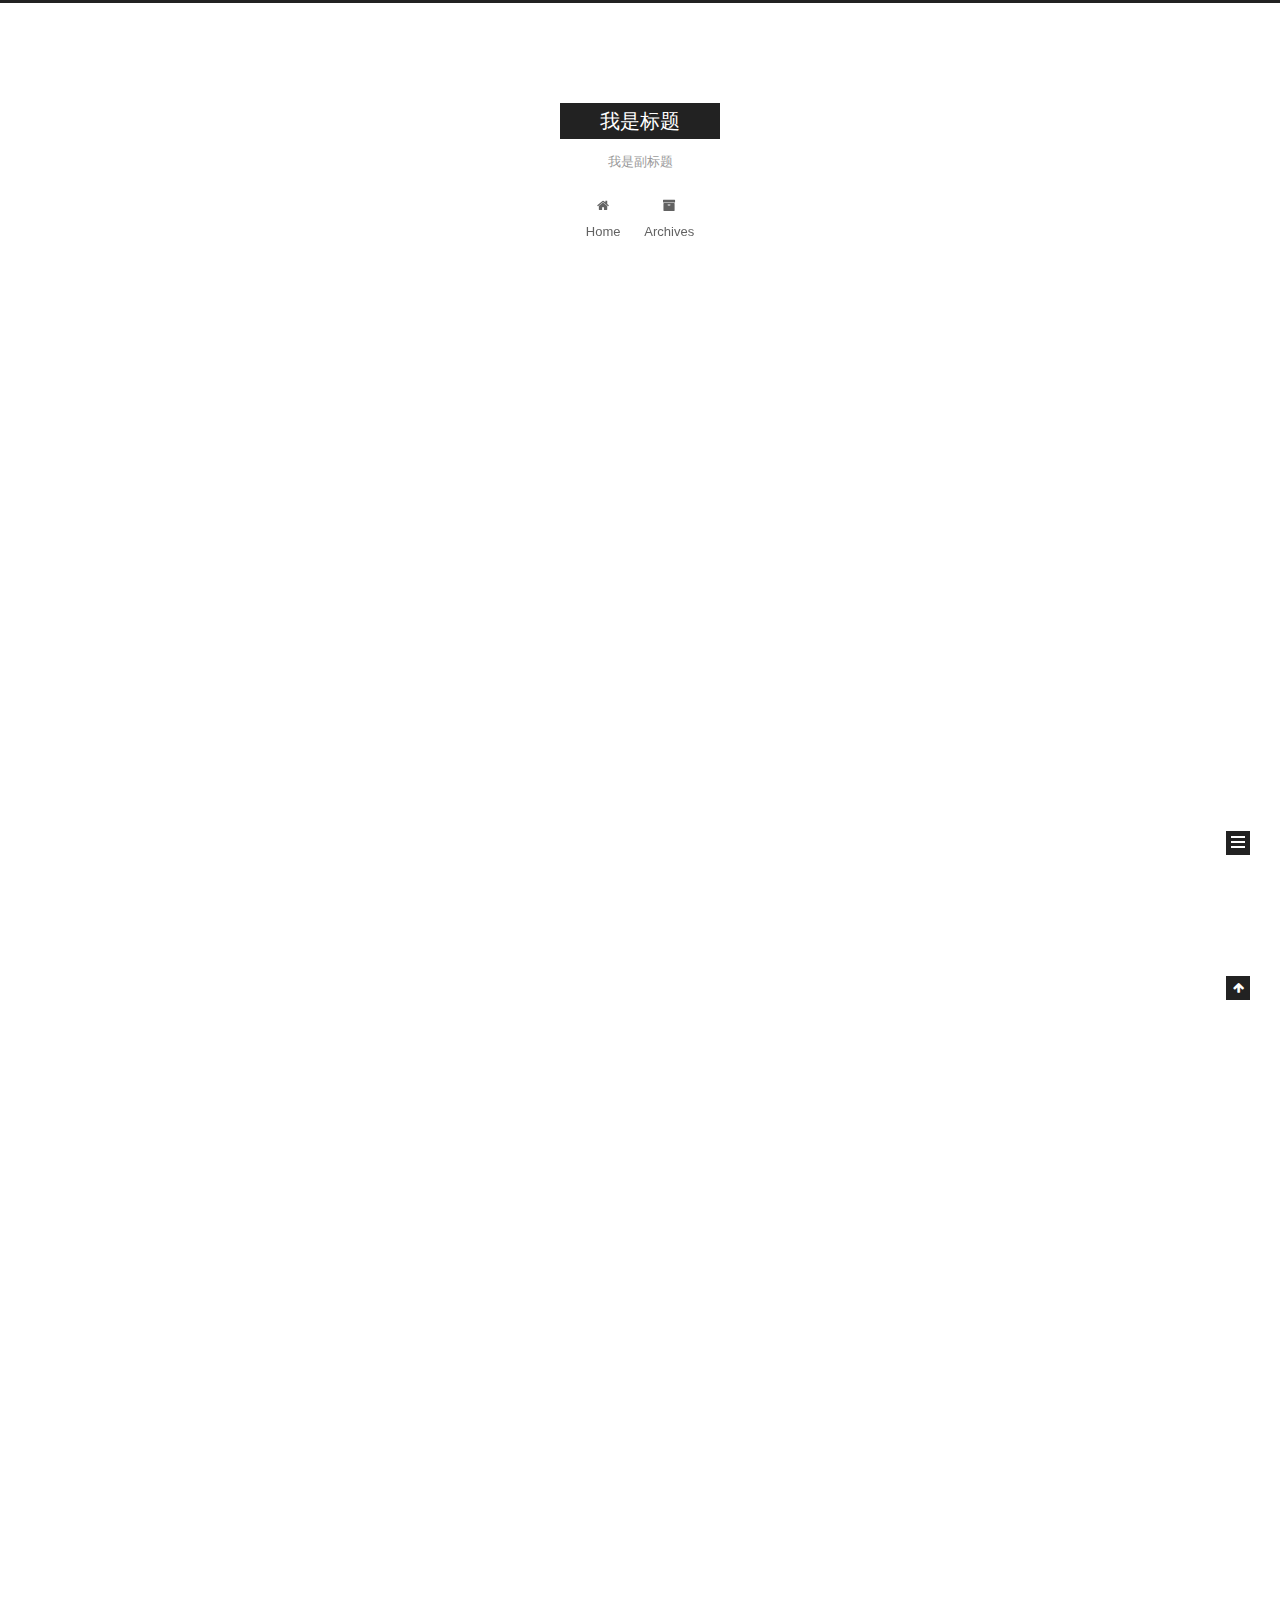
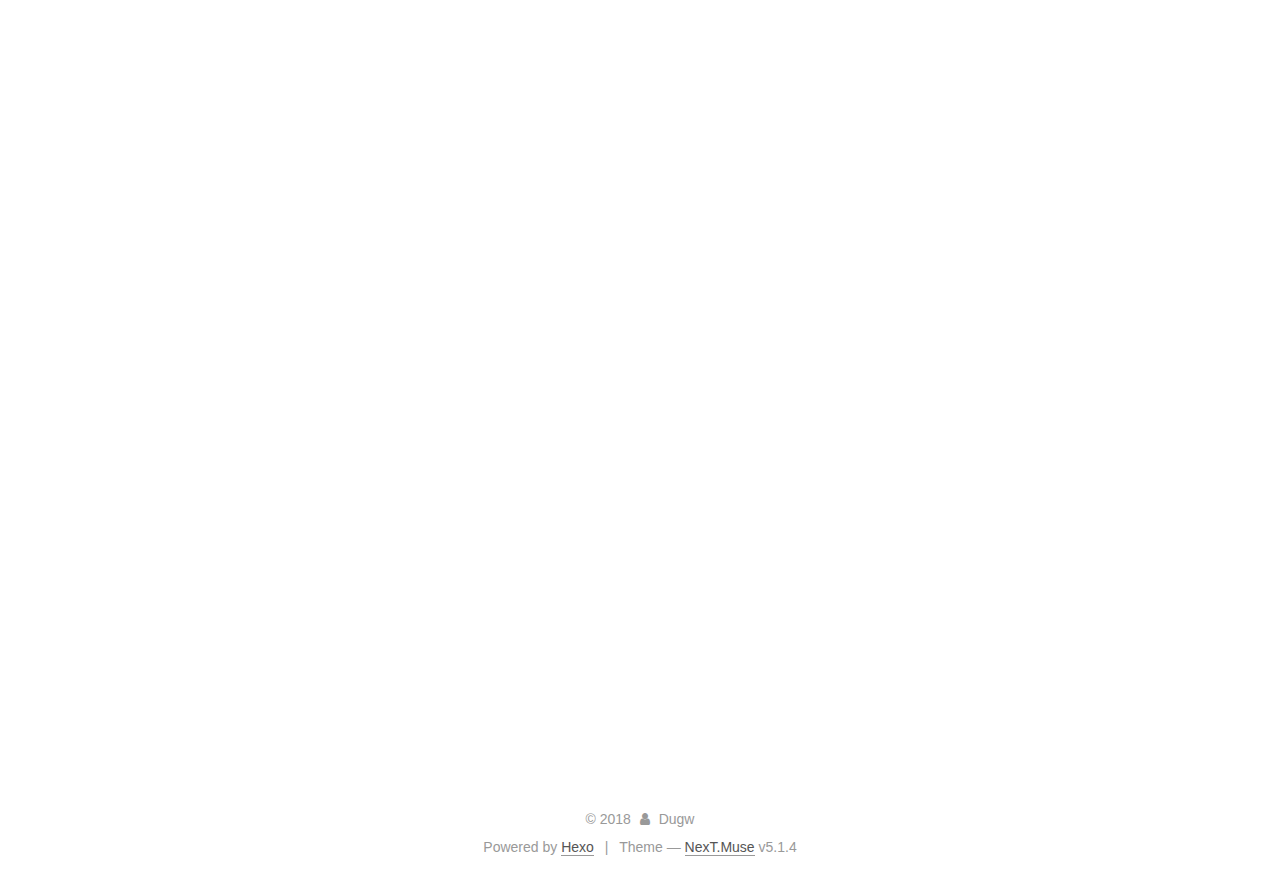
==== commit d15f643b: "Site updated: 2018-06-17 00:45:31" ====
--- a/index.html
+++ b/index.html
@@ -1,75 +1,310 @@
-<!DOCTYPE HTML>
-<!--
-	Striped 2.5 by HTML5 Up!
-	html5up.net | @n33co
-	Free for personal and commercial use under the CCA 3.0 license (html5up.net/license)
-	Ported to Hexo by Adam Stokes @battlemidget
--->
-<html>
-  <head>
-    
-    <title>我是标题</title>
-    <meta http-equiv="content-type" content="text/html; charset=utf-8" />
-
-    
-        <meta name="author" content="Dugw">
-    
-    
-        <meta name="description" content="我是文章的描述">
-    
-    
-    <script src="/js/jquery.min.js"></script>
-    <script src="/js/skel.min.js"></script>
-    <script src="/js/skel-panels.min.js"></script>
-    <script src="/js/init.js"></script>
-    <link rel="stylesheet" href="/css/style.css">
-    <link rel="stylesheet" href="/css/style-desktop.css">
-    <link rel="stylesheet" href="/css/style-wide.css">
-    <link rel="alternate" href="/atom.xml" title="我是标题" type="application/atom+xml">
-    <link rel="stylesheet" href="/js/styles/tomorrow-night.css">
-    <script src="/js/highlight.pack.js"></script>
-    <script>
-        hljs.initHighlightingOnLoad();
-    </script>
-
-    
-
-  </head>
-
-
-<body class="left-sidebar">
-  <!-- Wrapper -->
-  <div id="wrapper">
-    <!-- Content -->
-    <div id="content">
-      <div id="content-inner">
-	
-  
-    <!-- Post -->
-<article id="post-测试2" class="box post post-excerpt">
-  <header>
-    
-  
-    <h2><a href="/2018/06/17/测试2/">第二个测试文件</a></h2>
-  
-
-
-  </header>
-  <div class="info">
-    <span class="date"><span class="month">Jun</span> <span class="day">17</span><span class="year">, 2018</span></span>
-    <ul class="stats">
-      
-  <div class="addthis addthis_toolbox addthis_default_style">
-    <a class="addthis_counter addthis_pill_style"></a>
+<!DOCTYPE html>
+
+
+
+  
+
+
+<html class="theme-next muse use-motion" lang="我是语言">
+<head>
+  <meta charset="UTF-8"/>
+<meta http-equiv="X-UA-Compatible" content="IE=edge" />
+<meta name="viewport" content="width=device-width, initial-scale=1, maximum-scale=1"/>
+<meta name="theme-color" content="#222">
+
+
+
+
+
+
+
+
+
+<meta http-equiv="Cache-Control" content="no-transform" />
+<meta http-equiv="Cache-Control" content="no-siteapp" />
+
+
+
+
+
+
+
+
+
+
+
+
+
+
+
+
+  
+  
+  <link href="/lib/fancybox/source/jquery.fancybox.css?v=2.1.5" rel="stylesheet" type="text/css" />
+
+
+
+
+
+
+
+<link href="/lib/font-awesome/css/font-awesome.min.css?v=4.6.2" rel="stylesheet" type="text/css" />
+
+<link href="/css/main.css?v=5.1.4" rel="stylesheet" type="text/css" />
+
+
+  <link rel="apple-touch-icon" sizes="180x180" href="/images/apple-touch-icon-next.png?v=5.1.4">
+
+
+  <link rel="icon" type="image/png" sizes="32x32" href="/images/favicon-32x32-next.png?v=5.1.4">
+
+
+  <link rel="icon" type="image/png" sizes="16x16" href="/images/favicon-16x16-next.png?v=5.1.4">
+
+
+  <link rel="mask-icon" href="/images/logo.svg?v=5.1.4" color="#222">
+
+
+
+
+
+  <meta name="keywords" content="Hexo, NexT" />
+
+
+
+
+
+
+
+
+
+
+<meta name="description" content="我是文章的描述">
+<meta name="keywords" content="我是关键字">
+<meta property="og:type" content="website">
+<meta property="og:title" content="我是标题">
+<meta property="og:url" content="https://duguanwei.github.io/index.html">
+<meta property="og:site_name" content="我是标题">
+<meta property="og:description" content="我是文章的描述">
+<meta property="og:locale" content="我是语言">
+<meta name="twitter:card" content="summary">
+<meta name="twitter:title" content="我是标题">
+<meta name="twitter:description" content="我是文章的描述">
+
+
+
+<script type="text/javascript" id="hexo.configurations">
+  var NexT = window.NexT || {};
+  var CONFIG = {
+    root: '/',
+    scheme: 'Muse',
+    version: '5.1.4',
+    sidebar: {"position":"left","display":"post","offset":12,"b2t":false,"scrollpercent":false,"onmobile":false},
+    fancybox: true,
+    tabs: true,
+    motion: {"enable":true,"async":false,"transition":{"post_block":"fadeIn","post_header":"slideDownIn","post_body":"slideDownIn","coll_header":"slideLeftIn","sidebar":"slideUpIn"}},
+    duoshuo: {
+      userId: '0',
+      author: 'Author'
+    },
+    algolia: {
+      applicationID: '',
+      apiKey: '',
+      indexName: '',
+      hits: {"per_page":10},
+      labels: {"input_placeholder":"Search for Posts","hits_empty":"We didn't find any results for the search: ${query}","hits_stats":"${hits} results found in ${time} ms"}
+    }
+  };
+</script>
+
+
+
+  <link rel="canonical" href="https://duguanwei.github.io/"/>
+
+
+
+
+
+  <title>我是标题</title>
+  
+
+
+
+
+
+
+
+
+</head>
+
+<body itemscope itemtype="http://schema.org/WebPage" lang="我是语言">
+
+  
+  
+    
+  
+
+  <div class="container sidebar-position-left 
+  page-home">
+    <div class="headband"></div>
+
+    <header id="header" class="header" itemscope itemtype="http://schema.org/WPHeader">
+      <div class="header-inner"><div class="site-brand-wrapper">
+  <div class="site-meta ">
+    
+
+    <div class="custom-logo-site-title">
+      <a href="/"  class="brand" rel="start">
+        <span class="logo-line-before"><i></i></span>
+        <span class="site-title">我是标题</span>
+        <span class="logo-line-after"><i></i></span>
+      </a>
+    </div>
+      
+        <p class="site-subtitle">我是副标题</p>
+      
   </div>
-  <script type="text/javascript" src="//s7.addthis.com/js/300/addthis_widget.js"></script>
-
-
+
+  <div class="site-nav-toggle">
+    <button>
+      <span class="btn-bar"></span>
+      <span class="btn-bar"></span>
+      <span class="btn-bar"></span>
+    </button>
+  </div>
+</div>
+
+<nav class="site-nav">
+  
+
+  
+    <ul id="menu" class="menu">
+      
+        
+        <li class="menu-item menu-item-home">
+          <a href="/" rel="section">
+            
+              <i class="menu-item-icon fa fa-fw fa-home"></i> <br />
+            
+            Home
+          </a>
+        </li>
+      
+        
+        <li class="menu-item menu-item-archives">
+          <a href="/archives/" rel="section">
+            
+              <i class="menu-item-icon fa fa-fw fa-archive"></i> <br />
+            
+            Archives
+          </a>
+        </li>
+      
+
+      
     </ul>
-  </div>
-  <p>
-  
-    <p>Welcome to <a href="https://hexo.io/" target="_blank" rel="noopener">Hexo</a>! This is your very first post. Check <a href="https://hexo.io/docs/" target="_blank" rel="noopener">documentation</a> for more info. If you get any problems when using Hexo, you can find the answer in <a href="https://hexo.io/docs/troubleshooting.html" target="_blank" rel="noopener">troubleshooting</a> or you can ask me on <a href="https://github.com/hexojs/hexo/issues" target="_blank" rel="noopener">GitHub</a>.</p>
+  
+
+  
+</nav>
+
+
+
+ </div>
+    </header>
+
+    <main id="main" class="main">
+      <div class="main-inner">
+        <div class="content-wrap">
+          <div id="content" class="content">
+            
+  <section id="posts" class="posts-expand">
+    
+      
+
+  
+
+  
+  
+  
+
+  <article class="post post-type-normal" itemscope itemtype="http://schema.org/Article">
+  
+  
+  
+  <div class="post-block">
+    <link itemprop="mainEntityOfPage" href="https://duguanwei.github.io/2018/06/17/测试2/">
+
+    <span hidden itemprop="author" itemscope itemtype="http://schema.org/Person">
+      <meta itemprop="name" content="Dugw">
+      <meta itemprop="description" content="">
+      <meta itemprop="image" content="/images/avatar.gif">
+    </span>
+
+    <span hidden itemprop="publisher" itemscope itemtype="http://schema.org/Organization">
+      <meta itemprop="name" content="我是标题">
+    </span>
+
+    
+      <header class="post-header">
+
+        
+        
+          <h1 class="post-title" itemprop="name headline">
+                
+                <a class="post-title-link" href="/2018/06/17/测试2/" itemprop="url">第二个测试文件</a></h1>
+        
+
+        <div class="post-meta">
+          <span class="post-time">
+            
+              <span class="post-meta-item-icon">
+                <i class="fa fa-calendar-o"></i>
+              </span>
+              
+                <span class="post-meta-item-text">Posted on</span>
+              
+              <time title="Post created" itemprop="dateCreated datePublished" datetime="2018-06-17T00:02:07+08:00">
+                2018-06-17
+              </time>
+            
+
+            
+
+            
+          </span>
+
+          
+
+          
+            
+          
+
+          
+          
+
+          
+
+          
+
+          
+
+        </div>
+      </header>
+    
+
+    
+    
+    
+    <div class="post-body" itemprop="articleBody">
+
+      
+      
+
+      
+        
+          
+            <p>Welcome to <a href="https://hexo.io/" target="_blank" rel="noopener">Hexo</a>! This is your very first post. Check <a href="https://hexo.io/docs/" target="_blank" rel="noopener">documentation</a> for more info. If you get any problems when using Hexo, you can find the answer in <a href="https://hexo.io/docs/troubleshooting.html" target="_blank" rel="noopener">troubleshooting</a> or you can ask me on <a href="https://github.com/hexojs/hexo/issues" target="_blank" rel="noopener">GitHub</a>.</p>
 <h2 id="Quick-Start"><a href="#Quick-Start" class="headerlink" title="Quick Start"></a>Quick Start</h2><h3 id="Create-a-new-post"><a href="#Create-a-new-post" class="headerlink" title="Create a new post"></a>Create a new post</h3><figure class="highlight bash"><table><tr><td class="gutter"><pre><span class="line">1</span><br></pre></td><td class="code"><pre><span class="line">$ hexo new <span class="string">"My New Post"</span></span><br></pre></td></tr></table></figure>
 <p>More info: <a href="https://hexo.io/docs/writing.html" target="_blank" rel="noopener">Writing</a></p>
 <h3 id="Run-server"><a href="#Run-server" class="headerlink" title="Run server"></a>Run server</h3><figure class="highlight bash"><table><tr><td class="gutter"><pre><span class="line">1</span><br></pre></td><td class="code"><pre><span class="line">$ hexo server</span><br></pre></td></tr></table></figure>
@@ -79,44 +314,125 @@
 <h3 id="Deploy-to-remote-sites"><a href="#Deploy-to-remote-sites" class="headerlink" title="Deploy to remote sites"></a>Deploy to remote sites</h3><figure class="highlight bash"><table><tr><td class="gutter"><pre><span class="line">1</span><br></pre></td><td class="code"><pre><span class="line">$ hexo deploy</span><br></pre></td></tr></table></figure>
 <p>More info: <a href="https://hexo.io/docs/deployment.html" target="_blank" rel="noopener">Deployment</a></p>
 
-  
-  </p>
-  <footer class="article-footer">
-    <a data-url="https://duguanwei.github.io/2018/06/17/测试2/" data-id="cjihmj8ht00002snamubzedw5" class="article-share-link">Share</a>
-    
-    
-
-  </footer>
-  
-</article>
-
-
-  
-    <!-- Post -->
-<article id="post-hello-world" class="box post post-excerpt">
-  <header>
-    
-  
-    <h2><a href="/2018/06/16/hello-world/">Hello World</a></h2>
-  
-
-
-  </header>
-  <div class="info">
-    <span class="date"><span class="month">Jun</span> <span class="day">16</span><span class="year">, 2018</span></span>
-    <ul class="stats">
-      
-  <div class="addthis addthis_toolbox addthis_default_style">
-    <a class="addthis_counter addthis_pill_style"></a>
+          
+        
+      
+    </div>
+    
+    
+    
+
+    
+
+    
+
+    
+
+    <footer class="post-footer">
+      
+
+      
+
+      
+
+      
+      
+        <div class="post-eof"></div>
+      
+    </footer>
   </div>
-  <script type="text/javascript" src="//s7.addthis.com/js/300/addthis_widget.js"></script>
-
-
-    </ul>
-  </div>
-  <p>
-  
-    <p>Welcome to <a href="https://hexo.io/" target="_blank" rel="noopener">Hexo</a>! This is your very first post. Check <a href="https://hexo.io/docs/" target="_blank" rel="noopener">documentation</a> for more info. If you get any problems when using Hexo, you can find the answer in <a href="https://hexo.io/docs/troubleshooting.html" target="_blank" rel="noopener">troubleshooting</a> or you can ask me on <a href="https://github.com/hexojs/hexo/issues" target="_blank" rel="noopener">GitHub</a>.</p>
+  
+  
+  
+  </article>
+
+
+    
+      
+
+  
+
+  
+  
+  
+
+  <article class="post post-type-normal" itemscope itemtype="http://schema.org/Article">
+  
+  
+  
+  <div class="post-block">
+    <link itemprop="mainEntityOfPage" href="https://duguanwei.github.io/2018/06/16/hello-world/">
+
+    <span hidden itemprop="author" itemscope itemtype="http://schema.org/Person">
+      <meta itemprop="name" content="Dugw">
+      <meta itemprop="description" content="">
+      <meta itemprop="image" content="/images/avatar.gif">
+    </span>
+
+    <span hidden itemprop="publisher" itemscope itemtype="http://schema.org/Organization">
+      <meta itemprop="name" content="我是标题">
+    </span>
+
+    
+      <header class="post-header">
+
+        
+        
+          <h1 class="post-title" itemprop="name headline">
+                
+                <a class="post-title-link" href="/2018/06/16/hello-world/" itemprop="url">Hello World</a></h1>
+        
+
+        <div class="post-meta">
+          <span class="post-time">
+            
+              <span class="post-meta-item-icon">
+                <i class="fa fa-calendar-o"></i>
+              </span>
+              
+                <span class="post-meta-item-text">Posted on</span>
+              
+              <time title="Post created" itemprop="dateCreated datePublished" datetime="2018-06-16T22:48:10+08:00">
+                2018-06-16
+              </time>
+            
+
+            
+
+            
+          </span>
+
+          
+
+          
+            
+          
+
+          
+          
+
+          
+
+          
+
+          
+
+        </div>
+      </header>
+    
+
+    
+    
+    
+    <div class="post-body" itemprop="articleBody">
+
+      
+      
+
+      
+        
+          
+            <p>Welcome to <a href="https://hexo.io/" target="_blank" rel="noopener">Hexo</a>! This is your very first post. Check <a href="https://hexo.io/docs/" target="_blank" rel="noopener">documentation</a> for more info. If you get any problems when using Hexo, you can find the answer in <a href="https://hexo.io/docs/troubleshooting.html" target="_blank" rel="noopener">troubleshooting</a> or you can ask me on <a href="https://github.com/hexojs/hexo/issues" target="_blank" rel="noopener">GitHub</a>.</p>
 <h2 id="Quick-Start"><a href="#Quick-Start" class="headerlink" title="Quick Start"></a>Quick Start</h2><h3 id="Create-a-new-post"><a href="#Create-a-new-post" class="headerlink" title="Create a new post"></a>Create a new post</h3><figure class="highlight bash"><table><tr><td class="gutter"><pre><span class="line">1</span><br></pre></td><td class="code"><pre><span class="line">$ hexo new <span class="string">"My New Post"</span></span><br></pre></td></tr></table></figure>
 <p>More info: <a href="https://hexo.io/docs/writing.html" target="_blank" rel="noopener">Writing</a></p>
 <h3 id="Run-server"><a href="#Run-server" class="headerlink" title="Run server"></a>Run server</h3><figure class="highlight bash"><table><tr><td class="gutter"><pre><span class="line">1</span><br></pre></td><td class="code"><pre><span class="line">$ hexo server</span><br></pre></td></tr></table></figure>
@@ -126,114 +442,307 @@
 <h3 id="Deploy-to-remote-sites"><a href="#Deploy-to-remote-sites" class="headerlink" title="Deploy to remote sites"></a>Deploy to remote sites</h3><figure class="highlight bash"><table><tr><td class="gutter"><pre><span class="line">1</span><br></pre></td><td class="code"><pre><span class="line">$ hexo deploy</span><br></pre></td></tr></table></figure>
 <p>More info: <a href="https://hexo.io/docs/deployment.html" target="_blank" rel="noopener">Deployment</a></p>
 
-  
-  </p>
-  <footer class="article-footer">
-    <a data-url="https://duguanwei.github.io/2018/06/16/hello-world/" data-id="cjihmj8i200012snaofwwyjsh" class="article-share-link">Share</a>
-    
-    
-
-  </footer>
-  
-</article>
-
-
-  
-  
-
-
-
+          
+        
+      
+    </div>
+    
+    
+    
+
+    
+
+    
+
+    
+
+    <footer class="post-footer">
+      
+
+      
+
+      
+
+      
+      
+        <div class="post-eof"></div>
+      
+    </footer>
+  </div>
+  
+  
+  
+  </article>
+
+
+    
+  </section>
+
+  
+
+
+          </div>
+          
+
+
+          
+
+        </div>
+        
+          
+  
+  <div class="sidebar-toggle">
+    <div class="sidebar-toggle-line-wrap">
+      <span class="sidebar-toggle-line sidebar-toggle-line-first"></span>
+      <span class="sidebar-toggle-line sidebar-toggle-line-middle"></span>
+      <span class="sidebar-toggle-line sidebar-toggle-line-last"></span>
+    </div>
+  </div>
+
+  <aside id="sidebar" class="sidebar">
+    
+    <div class="sidebar-inner">
+
+      
+
+      
+
+      <section class="site-overview-wrap sidebar-panel sidebar-panel-active">
+        <div class="site-overview">
+          <div class="site-author motion-element" itemprop="author" itemscope itemtype="http://schema.org/Person">
+            
+              <p class="site-author-name" itemprop="name">Dugw</p>
+              <p class="site-description motion-element" itemprop="description">我是文章的描述</p>
+          </div>
+
+          <nav class="site-state motion-element">
+
+            
+              <div class="site-state-item site-state-posts">
+              
+                <a href="/archives/">
+              
+                  <span class="site-state-item-count">2</span>
+                  <span class="site-state-item-name">posts</span>
+                </a>
+              </div>
+            
+
+            
+
+            
+
+          </nav>
+
+          
+
+          
+
+          
+          
+
+          
+          
+
+          
+
+        </div>
+      </section>
+
+      
+
+      
+
+    </div>
+  </aside>
+
+
+        
       </div>
-    </div>
-    <div id="sidebar">
-  <!-- Logo -->
-  <div id="logo">
-    <h1>我是标题</h1>
-    <h2>我是副标题</h2>
+    </main>
+
+    <footer id="footer" class="footer">
+      <div class="footer-inner">
+        <div class="copyright">&copy; <span itemprop="copyrightYear">2018</span>
+  <span class="with-love">
+    <i class="fa fa-user"></i>
+  </span>
+  <span class="author" itemprop="copyrightHolder">Dugw</span>
+
+  
+</div>
+
+
+  <div class="powered-by">Powered by <a class="theme-link" target="_blank" href="https://hexo.io">Hexo</a></div>
+
+
+
+  <span class="post-meta-divider">|</span>
+
+
+
+  <div class="theme-info">Theme &mdash; <a class="theme-link" target="_blank" href="https://github.com/iissnan/hexo-theme-next">NexT.Muse</a> v5.1.4</div>
+
+
+
+
+        
+
+
+
+
+
+
+
+        
+      </div>
+    </footer>
+
+    
+      <div class="back-to-top">
+        <i class="fa fa-arrow-up"></i>
+        
+      </div>
+    
+
+    
+
   </div>
-  
-  <!-- Nav -->
-  <nav id="nav">
-    <ul>
-      
-      <li><a href="/">Home</a></li>
-      
-      <li><a href="/archives">Archives</a></li>
-      
-    </ul>
-  </nav>
-
-
-  <!-- Hexo Widgets -->
-  
-    <!-- Search -->
-<section class="box search">
-  <form action="//google.com/search" method="get" accept-charset="utf-8">
-    <input type="search" class="text" name="q" results="0" placeholder="search">
-    <input type="hidden" name="q" value="site:duguanwei.github.io">
-  </form>
-</section>
-
-  
-    
-  <section class="box recent-posts">
-    <header>
-      <h2>Recent Posts</h2>
-    </header>
-    <ul>
-      
-        <li>
-          <a href="/2018/06/17/测试2/">
-            第二个测试文件
-          </a>
-        </li>
-        
-        <li>
-          <a href="/2018/06/16/hello-world/">
-            Hello World
-          </a>
-        </li>
-        
-    </ul>
-  </section>
-  
-
-  
-
-  <!-- Copyright -->
-  <div id="copyright">
-  
-  &copy; 2018 Dugw
-  
-  Powered by: <a href="https://github.com/tommy351/hexo">Hexo</a><br />
-  Designed by: <a href="http://html5up.net/">HTML5 UP</a>
-  <p>
-    
-    
-    
-
-   </p>
-</div>
-
-
-
-</div>
-
-    <script src="/js/jquery.imagesloaded.min.js"></script>
-<script src="/js/gallery.js"></script>
-
-
-
-
-<link rel="stylesheet" href="/fancybox/jquery.fancybox.css" media="screen" type="text/css">
-<script src="/fancybox/jquery.fancybox.pack.js"></script>
+
+  
+
 <script type="text/javascript">
-(function($){
-  $('.fancybox').fancybox();
-})(jQuery);
+  if (Object.prototype.toString.call(window.Promise) !== '[object Function]') {
+    window.Promise = null;
+  }
 </script>
 
 
-  </div>
+
+
+
+
+
+
+
+  
+
+
+
+
+
+
+
+
+
+
+
+
+  
+  
+    <script type="text/javascript" src="/lib/jquery/index.js?v=2.1.3"></script>
+  
+
+  
+  
+    <script type="text/javascript" src="/lib/fastclick/lib/fastclick.min.js?v=1.0.6"></script>
+  
+
+  
+  
+    <script type="text/javascript" src="/lib/jquery_lazyload/jquery.lazyload.js?v=1.9.7"></script>
+  
+
+  
+  
+    <script type="text/javascript" src="/lib/velocity/velocity.min.js?v=1.2.1"></script>
+  
+
+  
+  
+    <script type="text/javascript" src="/lib/velocity/velocity.ui.min.js?v=1.2.1"></script>
+  
+
+  
+  
+    <script type="text/javascript" src="/lib/fancybox/source/jquery.fancybox.pack.js?v=2.1.5"></script>
+  
+
+
+  
+
+
+  <script type="text/javascript" src="/js/src/utils.js?v=5.1.4"></script>
+
+  <script type="text/javascript" src="/js/src/motion.js?v=5.1.4"></script>
+
+
+
+  
+  
+
+  
+
+  
+
+
+  <script type="text/javascript" src="/js/src/bootstrap.js?v=5.1.4"></script>
+
+
+
+  
+
+
+  
+
+
+
+
+	
+
+
+
+
+
+  
+
+
+
+
+
+  
+
+
+
+
+
+
+
+
+
+
+
+
+  
+
+
+
+
+
+  
+
+  
+
+  
+
+  
+  
+
+  
+
+  
+
+  
+
 </body>
 </html>
--- a/css/main.css
+++ b/css/main.css
@@ -0,0 +1,2662 @@
+/* normalize.css v3.0.2 | MIT License | git.io/normalize */
+html {
+  font-family: sans-serif; /* 1 */
+  -ms-text-size-adjust: 100%; /* 2 */
+  -webkit-text-size-adjust: 100%; /* 2 */
+}
+body {
+  margin: 0;
+}
+article,
+aside,
+details,
+figcaption,
+figure,
+footer,
+header,
+hgroup,
+main,
+menu,
+nav,
+section,
+summary {
+  display: block;
+}
+audio,
+canvas,
+progress,
+video {
+  display: inline-block; /* 1 */
+  vertical-align: baseline; /* 2 */
+}
+audio:not([controls]) {
+  display: none;
+  height: 0;
+}
+[hidden],
+template {
+  display: none;
+}
+a {
+  background-color: transparent;
+}
+a:active,
+a:hover {
+  outline: 0;
+}
+abbr[title] {
+  border-bottom: 1px dotted;
+}
+b,
+strong {
+  font-weight: bold;
+}
+dfn {
+  font-style: italic;
+}
+h1 {
+  font-size: 2em;
+  margin: 0.67em 0;
+}
+mark {
+  background: #ff0;
+  color: #000;
+}
+small {
+  font-size: 80%;
+}
+sub,
+sup {
+  font-size: 75%;
+  line-height: 0;
+  position: relative;
+  vertical-align: baseline;
+}
+sup {
+  top: -0.5em;
+}
+sub {
+  bottom: -0.25em;
+}
+img {
+  border: 0;
+}
+svg:not(:root) {
+  overflow: hidden;
+}
+figure {
+  margin: 1em 40px;
+}
+hr {
+  -moz-box-sizing: content-box;
+  box-sizing: content-box;
+  height: 0;
+}
+pre {
+  overflow: auto;
+}
+code,
+kbd,
+pre,
+samp {
+  font-family: monospace, monospace;
+  font-size: 1em;
+}
+button,
+input,
+optgroup,
+select,
+textarea {
+  color: inherit; /* 1 */
+  font: inherit; /* 2 */
+  margin: 0; /* 3 */
+}
+button {
+  overflow: visible;
+}
+button,
+select {
+  text-transform: none;
+}
+button,
+html input[type="button"],
+input[type="reset"],
+input[type="submit"] {
+  -webkit-appearance: button; /* 2 */
+  cursor: pointer; /* 3 */
+}
+button[disabled],
+html input[disabled] {
+  cursor: default;
+}
+button::-moz-focus-inner,
+input::-moz-focus-inner {
+  border: 0;
+  padding: 0;
+}
+input {
+  line-height: normal;
+}
+input[type="checkbox"],
+input[type="radio"] {
+  box-sizing: border-box; /* 1 */
+  padding: 0; /* 2 */
+}
+input[type="number"]::-webkit-inner-spin-button,
+input[type="number"]::-webkit-outer-spin-button {
+  height: auto;
+}
+input[type="search"] {
+  -webkit-appearance: textfield; /* 1 */
+  -moz-box-sizing: content-box;
+  -webkit-box-sizing: content-box; /* 2 */
+  box-sizing: content-box;
+}
+input[type="search"]::-webkit-search-cancel-button,
+input[type="search"]::-webkit-search-decoration {
+  -webkit-appearance: none;
+}
+fieldset {
+  border: 1px solid #c0c0c0;
+  margin: 0 2px;
+  padding: 0.35em 0.625em 0.75em;
+}
+legend {
+  border: 0; /* 1 */
+  padding: 0; /* 2 */
+}
+textarea {
+  overflow: auto;
+}
+optgroup {
+  font-weight: bold;
+}
+table {
+  border-collapse: collapse;
+  border-spacing: 0;
+}
+td,
+th {
+  padding: 0;
+}
+::selection {
+  background: #262a30;
+  color: #fff;
+}
+body {
+  position: relative;
+  font-family: 'Lato', "PingFang SC", "Microsoft YaHei", sans-serif;
+  font-size: 14px;
+  line-height: 2;
+  color: #555;
+  background: #fff;
+}
+@media (max-width: 767px) {
+  body {
+    padding-right: 0 !important;
+  }
+}
+@media (min-width: 768px) and (max-width: 991px) {
+  body {
+    padding-right: 0 !important;
+  }
+}
+@media (min-width: 1600px) {
+  body {
+    font-size: 16px;
+  }
+}
+h1,
+h2,
+h3,
+h4,
+h5,
+h6 {
+  margin: 0;
+  padding: 0;
+  font-weight: bold;
+  line-height: 1.5;
+  font-family: 'Lato', "PingFang SC", "Microsoft YaHei", sans-serif;
+}
+h2,
+h3,
+h4,
+h5,
+h6 {
+  margin: 20px 0 15px;
+}
+h1 {
+  font-size: 22px;
+}
+@media (max-width: 767px) {
+  h1 {
+    font-size: 18px;
+  }
+}
+h2 {
+  font-size: 20px;
+}
+@media (max-width: 767px) {
+  h2 {
+    font-size: 16px;
+  }
+}
+h3 {
+  font-size: 18px;
+}
+@media (max-width: 767px) {
+  h3 {
+    font-size: 14px;
+  }
+}
+h4 {
+  font-size: 16px;
+}
+@media (max-width: 767px) {
+  h4 {
+    font-size: 12px;
+  }
+}
+h5 {
+  font-size: 14px;
+}
+@media (max-width: 767px) {
+  h5 {
+    font-size: 10px;
+  }
+}
+h6 {
+  font-size: 12px;
+}
+@media (max-width: 767px) {
+  h6 {
+    font-size: 8px;
+  }
+}
+p {
+  margin: 0 0 20px 0;
+}
+a {
+  color: #555;
+  text-decoration: none;
+  outline: none;
+  border-bottom: 1px solid #999;
+  word-wrap: break-word;
+}
+a:hover {
+  color: #222;
+  border-bottom-color: #222;
+}
+blockquote {
+  margin: 0;
+  padding: 0;
+}
+img {
+  display: block;
+  margin: auto;
+  max-width: 100%;
+  height: auto;
+}
+hr {
+  margin: 40px 0;
+  height: 3px;
+  border: none;
+  background-color: #ddd;
+  background-image: repeating-linear-gradient(-45deg, #fff, #fff 4px, transparent 4px, transparent 8px);
+}
+blockquote {
+  padding: 0 15px;
+  color: #666;
+  border-left: 4px solid #ddd;
+}
+blockquote cite::before {
+  content: "-";
+  padding: 0 5px;
+}
+dt {
+  font-weight: 700;
+}
+dd {
+  margin: 0;
+  padding: 0;
+}
+kbd {
+  border: 1px solid #ccc;
+  border-radius: 0.2em;
+  box-shadow: 0.1em 0.1em 0.2em rgba(0,0,0,0.1);
+  background-color: #f9f9f9;
+  font-family: inherit;
+  background-image: -webkit-linear-gradient(top, #eee, #fff, #eee);
+  padding: 0.1em 0.3em;
+  white-space: nowrap;
+}
+.text-left {
+  text-align: left;
+}
+.text-center {
+  text-align: center;
+}
+.text-right {
+  text-align: right;
+}
+.text-justify {
+  text-align: justify;
+}
+.text-nowrap {
+  white-space: nowrap;
+}
+.text-lowercase {
+  text-transform: lowercase;
+}
+.text-uppercase {
+  text-transform: uppercase;
+}
+.text-capitalize {
+  text-transform: capitalize;
+}
+.center-block {
+  display: block;
+  margin-left: auto;
+  margin-right: auto;
+}
+.clearfix:before,
+.clearfix:after {
+  content: " ";
+  display: table;
+}
+.clearfix:after {
+  clear: both;
+}
+.pullquote {
+  width: 45%;
+}
+.pullquote.left {
+  float: left;
+  margin-left: 5px;
+  margin-right: 10px;
+}
+.pullquote.right {
+  float: right;
+  margin-left: 10px;
+  margin-right: 5px;
+}
+.affix.affix.affix {
+  position: fixed;
+}
+.translation {
+  margin-top: -20px;
+  font-size: 14px;
+  color: #999;
+}
+.scrollbar-measure {
+  width: 100px;
+  height: 100px;
+  overflow: scroll;
+  position: absolute;
+  top: -9999px;
+}
+.use-motion .motion-element {
+  opacity: 0;
+}
+table {
+  margin: 20px 0;
+  width: 100%;
+  border-collapse: collapse;
+  border-spacing: 0;
+  border: 1px solid #ddd;
+  font-size: 14px;
+  table-layout: fixed;
+  word-wrap: break-all;
+}
+table>tbody>tr:nth-of-type(odd) {
+  background-color: #f9f9f9;
+}
+table>tbody>tr:hover {
+  background-color: #f5f5f5;
+}
+caption,
+th,
+td {
+  padding: 8px;
+  text-align: left;
+  vertical-align: middle;
+  font-weight: normal;
+}
+th,
+td {
+  border-bottom: 3px solid #ddd;
+  border-right: 1px solid #eee;
+}
+th {
+  padding-bottom: 10px;
+  font-weight: 700;
+}
+td {
+  border-bottom-width: 1px;
+}
+html,
+body {
+  height: 100%;
+}
+.container {
+  position: relative;
+  min-height: 100%;
+}
+.header-inner {
+  margin: 0 auto;
+  padding: 100px 0 70px;
+  width: 700px;
+}
+@media (min-width: 1600px) {
+  .container .header-inner {
+    width: 900px;
+  }
+}
+.main {
+  padding-bottom: 150px;
+}
+.main-inner {
+  margin: 0 auto;
+  width: 700px;
+}
+@media (min-width: 1600px) {
+  .container .main-inner {
+    width: 900px;
+  }
+}
+.footer {
+  position: absolute;
+  left: 0;
+  bottom: 0;
+  width: 100%;
+  min-height: 50px;
+}
+.footer-inner {
+  box-sizing: border-box;
+  margin: 20px auto;
+  width: 700px;
+}
+@media (min-width: 1600px) {
+  .container .footer-inner {
+    width: 900px;
+  }
+}
+pre,
+.highlight {
+  overflow: auto;
+  margin: 20px 0;
+  padding: 0;
+  font-size: 13px;
+  color: #4d4d4c;
+  background: #f7f7f7;
+  line-height: 1.6;
+}
+pre,
+code {
+  font-family: consolas, Menlo, "PingFang SC", "Microsoft YaHei", monospace;
+}
+code {
+  padding: 2px 4px;
+  word-wrap: break-word;
+  color: #555;
+  background: #eee;
+  border-radius: 3px;
+  font-size: 13px;
+}
+pre {
+  padding: 10px;
+}
+pre code {
+  padding: 0;
+  color: #4d4d4c;
+  background: none;
+  text-shadow: none;
+}
+.highlight {
+  border-radius: 1px;
+}
+.highlight pre {
+  border: none;
+  margin: 0;
+  padding: 10px 0;
+}
+.highlight table {
+  margin: 0;
+  width: auto;
+  border: none;
+}
+.highlight td {
+  border: none;
+  padding: 0;
+}
+.highlight figcaption {
+  font-size: 1em;
+  color: #4d4d4c;
+  line-height: 1em;
+  margin-bottom: 1em;
+}
+.highlight figcaption:before,
+.highlight figcaption:after {
+  content: " ";
+  display: table;
+}
+.highlight figcaption:after {
+  clear: both;
+}
+.highlight figcaption a {
+  float: right;
+  color: #4d4d4c;
+}
+.highlight figcaption a:hover {
+  border-bottom-color: #4d4d4c;
+}
+.highlight .gutter pre {
+  padding-left: 10px;
+  padding-right: 10px;
+  color: #869194;
+  text-align: right;
+  background-color: #eff2f3;
+}
+.highlight .code pre {
+  width: 100%;
+  padding-left: 10px;
+  padding-right: 10px;
+  background-color: #f7f7f7;
+}
+.highlight .line {
+  height: 20px;
+}
+.gutter {
+  -webkit-user-select: none;
+  -moz-user-select: none;
+  -ms-user-select: none;
+  user-select: none;
+}
+.gist table {
+  width: auto;
+}
+.gist table td {
+  border: none;
+}
+pre .deletion {
+  background: #fdd;
+}
+pre .addition {
+  background: #dfd;
+}
+pre .meta {
+  color: #8959a8;
+}
+pre .comment {
+  color: #8e908c;
+}
+pre .variable,
+pre .attribute,
+pre .tag,
+pre .regexp,
+pre .ruby .constant,
+pre .xml .tag .title,
+pre .xml .pi,
+pre .xml .doctype,
+pre .html .doctype,
+pre .css .id,
+pre .css .class,
+pre .css .pseudo {
+  color: #c82829;
+}
+pre .number,
+pre .preprocessor,
+pre .built_in,
+pre .literal,
+pre .params,
+pre .constant,
+pre .command {
+  color: #f5871f;
+}
+pre .ruby .class .title,
+pre .css .rules .attribute,
+pre .string,
+pre .value,
+pre .inheritance,
+pre .header,
+pre .ruby .symbol,
+pre .xml .cdata,
+pre .special,
+pre .number,
+pre .formula {
+  color: #718c00;
+}
+pre .title,
+pre .css .hexcolor {
+  color: #3e999f;
+}
+pre .function,
+pre .python .decorator,
+pre .python .title,
+pre .ruby .function .title,
+pre .ruby .title .keyword,
+pre .perl .sub,
+pre .javascript .title,
+pre .coffeescript .title {
+  color: #4271ae;
+}
+pre .keyword,
+pre .javascript .function {
+  color: #8959a8;
+}
+.full-image.full-image.full-image.full-image {
+  border: none;
+  max-width: 100%;
+  width: auto;
+  margin: 20px auto 25px;
+}
+@media (min-width: 992px) {
+  .full-image.full-image.full-image.full-image {
+    max-width: none;
+    width: 110%;
+    margin: 25px -5%;
+  }
+}
+.blockquote-center,
+.page-home .post-type-quote blockquote,
+.page-post-detail .post-type-quote blockquote {
+  position: relative;
+  margin: 40px 0;
+  padding: 0;
+  border-left: none;
+  text-align: center;
+}
+.blockquote-center::before,
+.page-home .post-type-quote blockquote::before,
+.page-post-detail .post-type-quote blockquote::before,
+.blockquote-center::after,
+.page-home .post-type-quote blockquote::after,
+.page-post-detail .post-type-quote blockquote::after {
+  position: absolute;
+  content: ' ';
+  display: block;
+  width: 100%;
+  height: 24px;
+  opacity: 0.2;
+  background-repeat: no-repeat;
+  background-position: 0 -6px;
+  background-size: 22px 22px;
+}
+.blockquote-center::before,
+.page-home .post-type-quote blockquote::before,
+.page-post-detail .post-type-quote blockquote::before {
+  top: -20px;
+  background-image: url("../images/quote-l.svg");
+  border-top: 1px solid #ccc;
+}
+.blockquote-center::after,
+.page-home .post-type-quote blockquote::after,
+.page-post-detail .post-type-quote blockquote::after {
+  bottom: -20px;
+  background-image: url("../images/quote-r.svg");
+  border-bottom: 1px solid #ccc;
+  background-position: 100% 8px;
+}
+.blockquote-center p,
+.page-home .post-type-quote blockquote p,
+.page-post-detail .post-type-quote blockquote p,
+.blockquote-center div,
+.page-home .post-type-quote blockquote div,
+.page-post-detail .post-type-quote blockquote div {
+  text-align: center;
+}
+.post .post-body .group-picture img {
+  box-sizing: border-box;
+  padding: 0 3px;
+  border: none;
+}
+.post .group-picture-row {
+  overflow: hidden;
+  margin-top: 6px;
+}
+.post .group-picture-row:first-child {
+  margin-top: 0;
+}
+.post .group-picture-column {
+  float: left;
+}
+.page-post-detail .post-body .group-picture-column {
+  float: none;
+  margin-top: 10px;
+  width: auto !important;
+}
+.page-post-detail .post-body .group-picture-column img {
+  margin: 0 auto;
+}
+.page-archive .group-picture-container {
+  overflow: hidden;
+}
+.page-archive .group-picture-row {
+  float: left;
+}
+.page-archive .group-picture-row:first-child {
+  margin-top: 6px;
+}
+.page-archive .group-picture-column {
+  max-width: 150px;
+  max-height: 150px;
+}
+.post-body .note {
+  position: relative;
+  padding: 15px;
+  margin-bottom: 20px;
+  border: 1px solid #eee;
+  border-left-width: 5px;
+  border-radius: 3px;
+}
+.post-body .note h2,
+.post-body .note h3,
+.post-body .note h4,
+.post-body .note h5,
+.post-body .note h6 {
+  margin-top: 0;
+  margin-bottom: 0;
+  border-bottom: initial;
+  padding-top: 0 !important;
+}
+.post-body .note p:first-child,
+.post-body .note ul:first-child,
+.post-body .note ol:first-child,
+.post-body .note table:first-child,
+.post-body .note pre:first-child,
+.post-body .note blockquote:first-child {
+  margin-top: 0;
+}
+.post-body .note p:last-child,
+.post-body .note ul:last-child,
+.post-body .note ol:last-child,
+.post-body .note table:last-child,
+.post-body .note pre:last-child,
+.post-body .note blockquote:last-child {
+  margin-bottom: 0;
+}
+.post-body .note.default {
+  border-left-color: #777;
+}
+.post-body .note.default h2,
+.post-body .note.default h3,
+.post-body .note.default h4,
+.post-body .note.default h5,
+.post-body .note.default h6 {
+  color: #777;
+}
+.post-body .note.primary {
+  border-left-color: #6f42c1;
+}
+.post-body .note.primary h2,
+.post-body .note.primary h3,
+.post-body .note.primary h4,
+.post-body .note.primary h5,
+.post-body .note.primary h6 {
+  color: #6f42c1;
+}
+.post-body .note.info {
+  border-left-color: #428bca;
+}
+.post-body .note.info h2,
+.post-body .note.info h3,
+.post-body .note.info h4,
+.post-body .note.info h5,
+.post-body .note.info h6 {
+  color: #428bca;
+}
+.post-body .note.success {
+  border-left-color: #5cb85c;
+}
+.post-body .note.success h2,
+.post-body .note.success h3,
+.post-body .note.success h4,
+.post-body .note.success h5,
+.post-body .note.success h6 {
+  color: #5cb85c;
+}
+.post-body .note.warning {
+  border-left-color: #f0ad4e;
+}
+.post-body .note.warning h2,
+.post-body .note.warning h3,
+.post-body .note.warning h4,
+.post-body .note.warning h5,
+.post-body .note.warning h6 {
+  color: #f0ad4e;
+}
+.post-body .note.danger {
+  border-left-color: #d9534f;
+}
+.post-body .note.danger h2,
+.post-body .note.danger h3,
+.post-body .note.danger h4,
+.post-body .note.danger h5,
+.post-body .note.danger h6 {
+  color: #d9534f;
+}
+.post-body .label {
+  display: inline;
+  padding: 0 2px;
+  white-space: nowrap;
+}
+.post-body .label.default {
+  background-color: #f0f0f0;
+}
+.post-body .label.primary {
+  background-color: #efe6f7;
+}
+.post-body .label.info {
+  background-color: #e5f2f8;
+}
+.post-body .label.success {
+  background-color: #e7f4e9;
+}
+.post-body .label.warning {
+  background-color: #fcf6e1;
+}
+.post-body .label.danger {
+  background-color: #fae8eb;
+}
+.post-body .tabs {
+  position: relative;
+  display: block;
+  margin-bottom: 20px;
+  padding-top: 10px;
+}
+.post-body .tabs ul.nav-tabs {
+  margin: 0;
+  padding: 0;
+  display: flex;
+  margin-bottom: -1px;
+}
+@media (max-width: 413px) {
+  .post-body .tabs ul.nav-tabs {
+    display: block;
+    margin-bottom: 5px;
+  }
+}
+.post-body .tabs ul.nav-tabs li.tab {
+  list-style-type: none !important;
+  margin: 0 0.25em 0 0;
+  border-top: 3px solid transparent;
+  border-left: 1px solid transparent;
+  border-right: 1px solid transparent;
+}
+@media (max-width: 413px) {
+  .post-body .tabs ul.nav-tabs li.tab {
+    margin: initial;
+    border-top: 1px solid transparent;
+    border-left: 3px solid transparent;
+    border-right: 1px solid transparent;
+    border-bottom: 1px solid transparent;
+  }
+}
+.post-body .tabs ul.nav-tabs li.tab a {
+  outline: 0;
+  border-bottom: initial;
+  display: block;
+  line-height: 1.8em;
+  padding: 0.25em 0.75em;
+  transition-duration: 0.2s;
+  transition-timing-function: ease-out;
+  transition-delay: 0s;
+}
+.post-body .tabs ul.nav-tabs li.tab a i {
+  width: 1.285714285714286em;
+}
+.post-body .tabs ul.nav-tabs li.tab.active {
+  border-top: 3px solid #fc6423;
+  border-left: 1px solid #ddd;
+  border-right: 1px solid #ddd;
+  background-color: #fff;
+}
+@media (max-width: 413px) {
+  .post-body .tabs ul.nav-tabs li.tab.active {
+    border-top: 1px solid #ddd;
+    border-left: 3px solid #fc6423;
+    border-right: 1px solid #ddd;
+    border-bottom: 1px solid #ddd;
+  }
+}
+.post-body .tabs ul.nav-tabs li.tab.active a {
+  cursor: default;
+  color: #555;
+}
+.post-body .tabs .tab-content {
+  background-color: #fff;
+}
+.post-body .tabs .tab-content .tab-pane {
+  border: 1px solid #ddd;
+  padding: 20px 20px 0 20px;
+}
+.post-body .tabs .tab-content .tab-pane:not(.active) {
+  display: none !important;
+}
+.post-body .tabs .tab-content .tab-pane.active {
+  display: block !important;
+}
+.btn {
+  display: inline-block;
+  padding: 0 20px;
+  font-size: 14px;
+  color: #fff;
+  background: #222;
+  border: 2px solid #222;
+  text-decoration: none;
+  border-radius: 0;
+  transition-property: background-color;
+  transition-duration: 0.2s;
+  transition-timing-function: ease-in-out;
+  transition-delay: 0s;
+  line-height: 2;
+}
+.btn:hover {
+  border-color: #222;
+  color: #222;
+  background: #fff;
+}
+.btn +.btn {
+  margin: 0 0 8px 8px;
+}
+.btn .fa-fw {
+  width: 1.285714285714286em;
+  text-align: left;
+}
+.btn-bar {
+  display: block;
+  width: 22px;
+  height: 2px;
+  background: #555;
+  border-radius: 1px;
+}
+.btn-bar+.btn-bar {
+  margin-top: 4px;
+}
+.pagination {
+  margin: 120px 0 40px;
+  text-align: center;
+  border-top: 1px solid #eee;
+}
+.page-number-basic,
+.pagination .prev,
+.pagination .next,
+.pagination .page-number,
+.pagination .space {
+  display: inline-block;
+  position: relative;
+  top: -1px;
+  margin: 0 10px;
+  padding: 0 11px;
+}
+@media (max-width: 767px) {
+  .page-number-basic,
+  .pagination .prev,
+  .pagination .next,
+  .pagination .page-number,
+  .pagination .space {
+    margin: 0 5px;
+  }
+}
+.pagination .prev,
+.pagination .next,
+.pagination .page-number {
+  border-bottom: 0;
+  border-top: 1px solid #eee;
+  transition-property: border-color;
+  transition-duration: 0.2s;
+  transition-timing-function: ease-in-out;
+  transition-delay: 0s;
+}
+.pagination .prev:hover,
+.pagination .next:hover,
+.pagination .page-number:hover {
+  border-top-color: #222;
+}
+.pagination .space {
+  padding: 0;
+  margin: 0;
+}
+.pagination .prev {
+  margin-left: 0;
+}
+.pagination .next {
+  margin-right: 0;
+}
+.pagination .page-number.current {
+  color: #fff;
+  background: #ccc;
+  border-top-color: #ccc;
+}
+@media (max-width: 767px) {
+  .pagination {
+    border-top: none;
+  }
+  .pagination .prev,
+  .pagination .next,
+  .pagination .page-number {
+    margin-bottom: 10px;
+    border-top: 0;
+    border-bottom: 1px solid #eee;
+    padding: 0 10px;
+  }
+  .pagination .prev:hover,
+  .pagination .next:hover,
+  .pagination .page-number:hover {
+    border-bottom-color: #222;
+  }
+}
+.comments {
+  margin: 60px 20px 0;
+}
+.tag-cloud {
+  text-align: center;
+}
+.tag-cloud a {
+  display: inline-block;
+  margin: 10px;
+}
+.back-to-top {
+  box-sizing: border-box;
+  position: fixed;
+  bottom: -100px;
+  right: 30px;
+  z-index: 1050;
+  padding: 0 6px;
+  width: 24px;
+  background: #222;
+  font-size: 12px;
+  opacity: 1;
+  color: #fff;
+  cursor: pointer;
+  text-align: center;
+  -webkit-transform: translateZ(0);
+  transition-property: bottom;
+  transition-duration: 0.2s;
+  transition-timing-function: ease-in-out;
+  transition-delay: 0s;
+}
+@media (min-width: 768px) and (max-width: 991px) {
+  .back-to-top {
+    display: none !important;
+  }
+}
+@media (max-width: 767px) {
+  .back-to-top {
+    display: none !important;
+  }
+}
+.back-to-top.back-to-top-on {
+  bottom: 19px;
+}
+.header {
+  background: transparent;
+}
+.header-inner {
+  position: relative;
+}
+.headband {
+  height: 3px;
+  background: #222;
+}
+.site-meta {
+  margin: 0;
+  text-align: center;
+}
+@media (max-width: 767px) {
+  .site-meta {
+    text-align: center;
+  }
+}
+.brand {
+  position: relative;
+  display: inline-block;
+  padding: 0 40px;
+  color: #fff;
+  background: #222;
+  border-bottom: none;
+}
+.brand:hover {
+  color: #fff;
+}
+.logo {
+  display: inline-block;
+  margin-right: 5px;
+  line-height: 36px;
+  vertical-align: top;
+}
+.site-title {
+  display: inline-block;
+  vertical-align: top;
+  line-height: 36px;
+  font-size: 20px;
+  font-weight: normal;
+  font-family: 'Lato', "PingFang SC", "Microsoft YaHei", sans-serif;
+}
+.site-subtitle {
+  margin-top: 10px;
+  font-size: 13px;
+  color: #999;
+}
+.use-motion .brand {
+  opacity: 0;
+}
+.use-motion .logo,
+.use-motion .site-title,
+.use-motion .site-subtitle {
+  opacity: 0;
+  position: relative;
+  top: -10px;
+}
+.site-nav-toggle {
+  display: none;
+  position: absolute;
+  top: 10px;
+  left: 10px;
+}
+@media (max-width: 767px) {
+  .site-nav-toggle {
+    display: block;
+  }
+}
+.site-nav-toggle button {
+  margin-top: 2px;
+  padding: 9px 10px;
+  background: transparent;
+  border: none;
+}
+@media (max-width: 767px) {
+  .site-nav {
+    display: none;
+    margin: 0 -10px;
+    padding: 0 10px;
+    clear: both;
+    border-top: 1px solid #ddd;
+  }
+}
+@media (min-width: 768px) and (max-width: 991px) {
+  .site-nav {
+    display: block !important;
+  }
+}
+@media (min-width: 992px) {
+  .site-nav {
+    display: block !important;
+  }
+}
+.menu {
+  margin-top: 20px;
+  padding-left: 0;
+  text-align: center;
+}
+.menu .menu-item {
+  display: inline-block;
+  margin: 0 10px;
+  list-style: none;
+}
+@media screen and (max-width: 767px) {
+  .menu .menu-item {
+    margin-top: 10px;
+  }
+}
+.menu .menu-item a {
+  display: block;
+  font-size: 13px;
+  line-height: inherit;
+  border-bottom: 1px solid transparent;
+  transition-property: border-color;
+  transition-duration: 0.2s;
+  transition-timing-function: ease-in-out;
+  transition-delay: 0s;
+}
+.menu .menu-item a:hover {
+  border-bottom-color: #222;
+}
+.menu .menu-item .fa {
+  margin-right: 5px;
+}
+.use-motion .menu-item {
+  opacity: 0;
+}
+.post-body {
+  font-family: 'Lato', "PingFang SC", "Microsoft YaHei", sans-serif;
+}
+@media (max-width: 767px) {
+  .post-body {
+    word-break: break-word;
+  }
+}
+.post-body .fancybox img {
+  display: block !important;
+  margin: 0 auto;
+  cursor: pointer;
+  cursor: zoom-in;
+  cursor: -webkit-zoom-in;
+}
+.post-body .image-caption,
+.post-body .figure .caption {
+  margin: -20px auto 15px;
+  text-align: center;
+  font-size: 14px;
+  color: #999;
+  font-weight: bold;
+  line-height: 1;
+}
+.post-sticky-flag {
+  display: inline-block;
+  font-size: 16px;
+  -ms-transform: rotate(30deg);
+  -webkit-transform: rotate(30deg);
+  -moz-transform: rotate(30deg);
+  -ms-transform: rotate(30deg);
+  -o-transform: rotate(30deg);
+  transform: rotate(30deg);
+}
+.use-motion .post-block,
+.use-motion .pagination,
+.use-motion .comments {
+  opacity: 0;
+}
+.use-motion .post-header {
+  opacity: 0;
+}
+.use-motion .post-body {
+  opacity: 0;
+}
+.use-motion .collection-title {
+  opacity: 0;
+}
+.posts-expand {
+  padding-top: 40px;
+}
+@media (max-width: 767px) {
+  .posts-expand {
+    margin: 0 20px;
+  }
+  .post-body pre .gutter pre {
+    padding-right: 10px;
+  }
+  .post-body .highlight {
+    margin-left: 0px;
+    margin-right: 0px;
+    padding: 0;
+  }
+  .post-body .highlight .gutter pre {
+    padding-right: 10px;
+  }
+}
+@media (min-width: 992px) {
+  .posts-expand .post-body {
+    text-align: justify;
+  }
+}
+.posts-expand .post-body h2,
+.posts-expand .post-body h3,
+.posts-expand .post-body h4,
+.posts-expand .post-body h5,
+.posts-expand .post-body h6 {
+  padding-top: 10px;
+}
+.posts-expand .post-body h2 .header-anchor,
+.posts-expand .post-body h3 .header-anchor,
+.posts-expand .post-body h4 .header-anchor,
+.posts-expand .post-body h5 .header-anchor,
+.posts-expand .post-body h6 .header-anchor {
+  float: right;
+  margin-left: 10px;
+  color: #ccc;
+  border-bottom-style: none;
+  visibility: hidden;
+}
+.posts-expand .post-body h2 .header-anchor:hover,
+.posts-expand .post-body h3 .header-anchor:hover,
+.posts-expand .post-body h4 .header-anchor:hover,
+.posts-expand .post-body h5 .header-anchor:hover,
+.posts-expand .post-body h6 .header-anchor:hover {
+  color: inherit;
+}
+.posts-expand .post-body h2:hover .header-anchor,
+.posts-expand .post-body h3:hover .header-anchor,
+.posts-expand .post-body h4:hover .header-anchor,
+.posts-expand .post-body h5:hover .header-anchor,
+.posts-expand .post-body h6:hover .header-anchor {
+  visibility: visible;
+}
+.posts-expand .post-body ul li {
+  list-style: circle;
+}
+.posts-expand .post-body img {
+  box-sizing: border-box;
+  margin: auto;
+  padding: 3px;
+  border: 1px solid #ddd;
+}
+.posts-expand .post-body .fancybox img {
+  margin: 0 auto 25px;
+}
+@media (max-width: 767px) {
+  .posts-collapse {
+    margin: 0 20px;
+  }
+  .posts-collapse .post-title,
+  .posts-collapse .post-meta {
+    display: block;
+    width: auto;
+    text-align: left;
+  }
+}
+.posts-collapse {
+  position: relative;
+  z-index: 1010;
+  margin-left: 55px;
+}
+.posts-collapse::after {
+  content: " ";
+  position: absolute;
+  top: 20px;
+  left: 0;
+  margin-left: -2px;
+  width: 4px;
+  height: 100%;
+  background: #f5f5f5;
+  z-index: -1;
+}
+@media (max-width: 767px) {
+  .posts-collapse {
+    margin: 0 20px;
+  }
+}
+.posts-collapse .collection-title {
+  position: relative;
+  margin: 60px 0;
+}
+.posts-collapse .collection-title h1,
+.posts-collapse .collection-title h2 {
+  margin-left: 20px;
+}
+.posts-collapse .collection-title small {
+  color: #bbb;
+  margin-left: 5px;
+}
+.posts-collapse .collection-title::before {
+  content: " ";
+  position: absolute;
+  left: 0;
+  top: 50%;
+  margin-left: -4px;
+  margin-top: -4px;
+  width: 8px;
+  height: 8px;
+  background: #bbb;
+  border-radius: 50%;
+}
+.posts-collapse .post {
+  margin: 30px 0;
+}
+.posts-collapse .post-header {
+  position: relative;
+  transition-duration: 0.2s;
+  transition-timing-function: ease-in-out;
+  transition-delay: 0s;
+  transition-property: border;
+  border-bottom: 1px dashed #ccc;
+}
+.posts-collapse .post-header::before {
+  content: " ";
+  position: absolute;
+  left: 0;
+  top: 12px;
+  width: 6px;
+  height: 6px;
+  margin-left: -4px;
+  background: #bbb;
+  border-radius: 50%;
+  border: 1px solid #fff;
+  transition-duration: 0.2s;
+  transition-timing-function: ease-in-out;
+  transition-delay: 0s;
+  transition-property: background;
+}
+.posts-collapse .post-header:hover {
+  border-bottom-color: #666;
+}
+.posts-collapse .post-header:hover::before {
+  background: #222;
+}
+.posts-collapse .post-meta {
+  position: absolute;
+  font-size: 12px;
+  left: 20px;
+  top: 5px;
+}
+.posts-collapse .post-comments-count {
+  display: none;
+}
+.posts-collapse .post-title {
+  margin-left: 60px;
+  font-size: 16px;
+  font-weight: normal;
+  line-height: inherit;
+}
+.posts-collapse .post-title::after {
+  margin-left: 3px;
+  opacity: 0.6;
+}
+.posts-collapse .post-title a {
+  color: #666;
+  border-bottom: none;
+}
+.page-home .post-type-quote .post-header,
+.page-post-detail .post-type-quote .post-header,
+.page-home .post-type-quote .post-tags,
+.page-post-detail .post-type-quote .post-tags {
+  display: none;
+}
+.posts-expand .post-title {
+  text-align: center;
+  word-break: break-word;
+  font-weight: 400;
+}
+.posts-expand .post-title-link {
+  display: inline-block;
+  position: relative;
+  color: #555;
+  border-bottom: none;
+  line-height: 1.2;
+  vertical-align: top;
+}
+.posts-expand .post-title-link::before {
+  content: "";
+  position: absolute;
+  width: 100%;
+  height: 2px;
+  bottom: 0;
+  left: 0;
+  background-color: #000;
+  visibility: hidden;
+  -webkit-transform: scaleX(0);
+  -moz-transform: scaleX(0);
+  -ms-transform: scaleX(0);
+  -o-transform: scaleX(0);
+  transform: scaleX(0);
+  transition-duration: 0.2s;
+  transition-timing-function: ease-in-out;
+  transition-delay: 0s;
+}
+.posts-expand .post-title-link:hover::before {
+  visibility: visible;
+  -webkit-transform: scaleX(1);
+  -moz-transform: scaleX(1);
+  -ms-transform: scaleX(1);
+  -o-transform: scaleX(1);
+  transform: scaleX(1);
+}
+.posts-expand .post-title-link .fa {
+  font-size: 16px;
+}
+.posts-expand .post-meta {
+  margin: 3px 0 60px 0;
+  color: #999;
+  font-family: 'Lato', "PingFang SC", "Microsoft YaHei", sans-serif;
+  font-size: 12px;
+  text-align: center;
+}
+.posts-expand .post-meta .post-category-list {
+  display: inline-block;
+  margin: 0;
+  padding: 3px;
+}
+.posts-expand .post-meta .post-category-list-link {
+  color: #999;
+}
+.posts-expand .post-meta .post-description {
+  font-size: 14px;
+  margin-top: 2px;
+}
+.post-meta-divider {
+  margin: 0 0.5em;
+}
+.post-meta-item-icon {
+  margin-right: 3px;
+}
+@media (min-width: 768px) and (max-width: 991px) {
+  .post-meta-item-icon {
+    display: inline-block;
+  }
+}
+@media (max-width: 767px) {
+  .post-meta-item-icon {
+    display: inline-block;
+  }
+}
+@media (min-width: 768px) and (max-width: 991px) {
+  .post-meta-item-text {
+    display: none;
+  }
+}
+@media (max-width: 767px) {
+  .post-meta-item-text {
+    display: none;
+  }
+}
+@media (max-width: 767px) {
+  .posts-expand .post-comments-count {
+    display: none;
+  }
+}
+.post-button {
+  margin-top: 40px;
+}
+.posts-expand .post-tags {
+  margin-top: 40px;
+  text-align: center;
+}
+.posts-expand .post-tags a {
+  display: inline-block;
+  margin-right: 10px;
+  font-size: 13px;
+}
+.post-nav {
+  display: table;
+  margin-top: 15px;
+  width: 100%;
+  border-top: 1px solid #eee;
+}
+.post-nav-divider {
+  display: table-cell;
+  width: 10%;
+}
+.post-nav-item {
+  display: table-cell;
+  padding: 10px 0 0 0;
+  width: 45%;
+  vertical-align: top;
+}
+.post-nav-item a {
+  position: relative;
+  display: block;
+  line-height: 25px;
+  font-size: 14px;
+  color: #555;
+  border-bottom: none;
+}
+.post-nav-item a:hover {
+  color: #222;
+  border-bottom: none;
+}
+.post-nav-item a:active {
+  top: 2px;
+}
+.post-nav-item .fa {
+  position: absolute;
+  top: 8px;
+  left: 0;
+  font-size: 12px;
+}
+.post-nav-next a {
+  padding-left: 15px;
+}
+.post-nav-prev {
+  text-align: right;
+}
+.post-nav-prev a {
+  padding-right: 15px;
+}
+.post-nav-prev .fa {
+  right: 0;
+  left: auto;
+}
+.posts-expand .post-eof {
+  display: block;
+  margin: 80px auto 60px;
+  width: 8%;
+  height: 1px;
+  background: #ccc;
+  text-align: center;
+}
+.post:last-child .post-eof.post-eof.post-eof {
+  display: none;
+}
+.post-gallery {
+  display: table;
+  table-layout: fixed;
+  width: 100%;
+  border-collapse: separate;
+}
+.post-gallery-row {
+  display: table-row;
+}
+.post-gallery .post-gallery-img {
+  display: table-cell;
+  text-align: center;
+  vertical-align: middle;
+  border: none;
+}
+.post-gallery .post-gallery-img img {
+  max-width: 100%;
+  max-height: 100%;
+  border: none;
+}
+.fancybox-close,
+.fancybox-close:hover {
+  border: none;
+}
+.rtl.post-body p,
+.rtl.post-body a,
+.rtl.post-body h1,
+.rtl.post-body h2,
+.rtl.post-body h3,
+.rtl.post-body h4,
+.rtl.post-body h5,
+.rtl.post-body h6,
+.rtl.post-body li,
+.rtl.post-body ul,
+.rtl.post-body ol {
+  direction: rtl;
+  font-family: UKIJ Ekran;
+}
+.rtl.post-title {
+  font-family: UKIJ Ekran;
+}
+.sidebar {
+  position: fixed;
+  right: 0;
+  top: 0;
+  bottom: 0;
+  width: 0;
+  z-index: 1040;
+  box-shadow: inset 0 2px 6px #000;
+  background: #222;
+  -webkit-transform: translateZ(0);
+}
+.sidebar a {
+  color: #999;
+  border-bottom-color: #555;
+}
+.sidebar a:hover {
+  color: #eee;
+}
+@media (min-width: 768px) and (max-width: 991px) {
+  .sidebar {
+    display: none !important;
+  }
+}
+@media (max-width: 767px) {
+  .sidebar {
+    display: none !important;
+  }
+}
+.sidebar-inner {
+  position: relative;
+  padding: 20px 10px;
+  color: #999;
+  text-align: center;
+}
+.site-overview-wrap {
+  overflow: hidden;
+}
+.site-overview {
+  overflow-y: auto;
+  overflow-x: hidden;
+}
+.sidebar-toggle {
+  position: fixed;
+  right: 30px;
+  bottom: 45px;
+  width: 14px;
+  height: 14px;
+  padding: 5px;
+  background: #222;
+  line-height: 0;
+  z-index: 1050;
+  cursor: pointer;
+  -webkit-transform: translateZ(0);
+}
+@media (min-width: 768px) and (max-width: 991px) {
+  .sidebar-toggle {
+    display: none !important;
+  }
+}
+@media (max-width: 767px) {
+  .sidebar-toggle {
+    display: none !important;
+  }
+}
+.sidebar-toggle-line {
+  position: relative;
+  display: inline-block;
+  vertical-align: top;
+  height: 2px;
+  width: 100%;
+  background: #fff;
+  margin-top: 3px;
+}
+.sidebar-toggle-line:first-child {
+  margin-top: 0;
+}
+.site-author-image {
+  display: block;
+  margin: 0 auto;
+  padding: 2px;
+  max-width: 96px;
+  height: auto;
+  border: 2px solid #333;
+}
+.site-author-name {
+  margin: 5px 0 0;
+  text-align: center;
+  color: #f5f5f5;
+  font-weight: normal;
+}
+.site-description {
+  margin-top: 5px;
+  text-align: center;
+  font-size: 14px;
+  color: #999;
+}
+.site-state {
+  overflow: hidden;
+  line-height: 1.4;
+  white-space: nowrap;
+  text-align: center;
+}
+.site-state-item {
+  display: inline-block;
+  padding: 0 15px;
+  border-left: 1px solid #333;
+}
+.site-state-item:first-child {
+  border-left: none;
+}
+.site-state-item a {
+  border-bottom: none;
+}
+.site-state-item-count {
+  display: block;
+  text-align: center;
+  color: inherit;
+  font-weight: 600;
+  font-size: 18px;
+}
+.site-state-item-name {
+  font-size: 13px;
+  color: inherit;
+}
+.feed-link {
+  margin-top: 20px;
+}
+.feed-link a {
+  display: inline-block;
+  padding: 0 15px;
+  color: #fc6423;
+  border: 1px solid #fc6423;
+  border-radius: 4px;
+}
+.feed-link a i {
+  color: #fc6423;
+  font-size: 14px;
+}
+.feed-link a:hover {
+  color: #fff;
+  background: #fc6423;
+}
+.feed-link a:hover i {
+  color: #fff;
+}
+.links-of-author {
+  margin-top: 20px;
+}
+.links-of-author a {
+  display: inline-block;
+  vertical-align: middle;
+  margin-right: 10px;
+  margin-bottom: 10px;
+  border-bottom-color: #555;
+  font-size: 13px;
+}
+.links-of-author a:before {
+  display: inline-block;
+  vertical-align: middle;
+  margin-right: 3px;
+  content: " ";
+  width: 4px;
+  height: 4px;
+  border-radius: 50%;
+  background: #9f2bff;
+}
+.links-of-blogroll {
+  font-size: 13px;
+}
+.links-of-blogroll-title {
+  margin-top: 20px;
+  font-size: 14px;
+  font-weight: 600;
+}
+.links-of-blogroll-list {
+  margin: 0;
+  padding: 0;
+  list-style: none;
+}
+.links-of-blogroll-item {
+  padding: 2px 10px;
+}
+.links-of-blogroll-item a {
+  max-width: 280px;
+  box-sizing: border-box;
+  display: inline-block;
+  overflow: hidden;
+  white-space: nowrap;
+  text-overflow: ellipsis;
+}
+.sidebar-nav {
+  margin: 0 0 20px;
+  padding-left: 0;
+}
+.sidebar-nav li {
+  display: inline-block;
+  cursor: pointer;
+  border-bottom: 1px solid transparent;
+  font-size: 14px;
+  color: #555;
+}
+.sidebar-nav li:hover {
+  color: #f5f5f5;
+}
+.page-post-detail .sidebar-nav-toc {
+  padding: 0 5px;
+}
+.page-post-detail .sidebar-nav-overview {
+  margin-left: 10px;
+}
+.sidebar-nav .sidebar-nav-active {
+  color: #87daff;
+  border-bottom-color: #87daff;
+}
+.sidebar-nav .sidebar-nav-active:hover {
+  color: #87daff;
+}
+.sidebar-panel {
+  display: none;
+}
+.sidebar-panel-active {
+  display: block;
+}
+.post-toc-empty {
+  font-size: 14px;
+  color: #666;
+}
+.post-toc-wrap {
+  overflow: hidden;
+}
+.post-toc {
+  overflow: auto;
+}
+.post-toc ol {
+  margin: 0;
+  padding: 0 2px 5px 10px;
+  text-align: left;
+  list-style: none;
+  font-size: 14px;
+}
+.post-toc ol > ol {
+  padding-left: 0;
+}
+.post-toc ol a {
+  transition-duration: 0.2s;
+  transition-timing-function: ease-in-out;
+  transition-delay: 0s;
+  transition-property: all;
+  color: #999;
+  border-bottom-color: #555;
+}
+.post-toc ol a:hover {
+  color: #ccc;
+  border-bottom-color: #ccc;
+}
+.post-toc .nav-item {
+  overflow: hidden;
+  text-overflow: ellipsis;
+  text-align: justify;
+  white-space: nowrap;
+  line-height: 1.8;
+}
+.post-toc .nav .nav-child {
+  display: none;
+}
+.post-toc .nav .active > .nav-child {
+  display: block;
+}
+.post-toc .nav .active-current > .nav-child {
+  display: block;
+}
+.post-toc .nav .active-current > .nav-child > .nav-item {
+  display: block;
+}
+.post-toc .nav .active > a {
+  color: #87daff;
+  border-bottom-color: #87daff;
+}
+.post-toc .nav .active-current > a {
+  color: #87daff;
+}
+.post-toc .nav .active-current > a:hover {
+  color: #87daff;
+}
+.footer {
+  font-size: 14px;
+  color: #999;
+}
+.footer img {
+  border: none;
+}
+.footer-inner {
+  text-align: center;
+}
+.with-love {
+  display: inline-block;
+  margin: 0 5px;
+}
+.powered-by,
+.theme-info {
+  display: inline-block;
+}
+.cc-license {
+  margin-top: 10px;
+  text-align: center;
+}
+.cc-license .cc-opacity {
+  opacity: 0.7;
+  border-bottom: none;
+}
+.cc-license .cc-opacity:hover {
+  opacity: 0.9;
+}
+.cc-license img {
+  display: inline-block;
+}
+.theme-next #ds-thread #ds-reset {
+  color: #555;
+}
+.theme-next #ds-thread #ds-reset .ds-replybox {
+  margin-bottom: 30px;
+}
+.theme-next #ds-thread #ds-reset .ds-replybox .ds-avatar,
+.theme-next #ds-reset .ds-avatar img {
+  box-shadow: none;
+}
+.theme-next #ds-thread #ds-reset .ds-textarea-wrapper {
+  border-color: #c7d4e1;
+  background: none;
+  border-top-right-radius: 3px;
+  border-top-left-radius: 3px;
+}
+.theme-next #ds-thread #ds-reset .ds-textarea-wrapper textarea {
+  height: 60px;
+}
+.theme-next #ds-reset .ds-rounded-top {
+  border-radius: 0;
+}
+.theme-next #ds-thread #ds-reset .ds-post-toolbar {
+  box-sizing: border-box;
+  border: 1px solid #c7d4e1;
+  background: #f6f8fa;
+}
+.theme-next #ds-thread #ds-reset .ds-post-options {
+  height: 40px;
+  border: none;
+  background: none;
+}
+.theme-next #ds-thread #ds-reset .ds-toolbar-buttons {
+  top: 11px;
+}
+.theme-next #ds-thread #ds-reset .ds-sync {
+  top: 5px;
+}
+.theme-next #ds-thread #ds-reset .ds-post-button {
+  top: 4px;
+  right: 5px;
+  width: 90px;
+  height: 30px;
+  border: 1px solid #c5ced7;
+  border-radius: 3px;
+  background-image: linear-gradient(#fbfbfc, #f5f7f9);
+  color: #60676d;
+}
+.theme-next #ds-thread #ds-reset .ds-post-button:hover {
+  background-position: 0 -30px;
+  color: #60676d;
+}
+.theme-next #ds-thread #ds-reset .ds-comments-info {
+  padding: 10px 0;
+}
+.theme-next #ds-thread #ds-reset .ds-sort {
+  display: none;
+}
+.theme-next #ds-thread #ds-reset li.ds-tab a.ds-current {
+  border: none;
+  background: #f6f8fa;
+  color: #60676d;
+}
+.theme-next #ds-thread #ds-reset li.ds-tab a.ds-current:hover {
+  background-color: #e9f0f7;
+  color: #60676d;
+}
+.theme-next #ds-thread #ds-reset li.ds-tab a {
+  border-radius: 2px;
+  padding: 5px;
+}
+.theme-next #ds-thread #ds-reset .ds-login-buttons p {
+  color: #999;
+  line-height: 36px;
+}
+.theme-next #ds-thread #ds-reset .ds-login-buttons .ds-service-list li {
+  height: 28px;
+}
+.theme-next #ds-thread #ds-reset .ds-service-list a {
+  background: none;
+  padding: 5px;
+  border: 1px solid;
+  border-radius: 3px;
+  text-align: center;
+}
+.theme-next #ds-thread #ds-reset .ds-service-list a:hover {
+  color: #fff;
+  background: #666;
+}
+.theme-next #ds-thread #ds-reset .ds-service-list .ds-weibo {
+  color: #fc9b00;
+  border-color: #fc9b00;
+}
+.theme-next #ds-thread #ds-reset .ds-service-list .ds-weibo:hover {
+  background: #fc9b00;
+}
+.theme-next #ds-thread #ds-reset .ds-service-list .ds-qq {
+  color: #60a3ec;
+  border-color: #60a3ec;
+}
+.theme-next #ds-thread #ds-reset .ds-service-list .ds-qq:hover {
+  background: #60a3ec;
+}
+.theme-next #ds-thread #ds-reset .ds-service-list .ds-renren {
+  color: #2e7ac4;
+  border-color: #2e7ac4;
+}
+.theme-next #ds-thread #ds-reset .ds-service-list .ds-renren:hover {
+  background: #2e7ac4;
+}
+.theme-next #ds-thread #ds-reset .ds-service-list .ds-douban {
+  color: #37994c;
+  border-color: #37994c;
+}
+.theme-next #ds-thread #ds-reset .ds-service-list .ds-douban:hover {
+  background: #37994c;
+}
+.theme-next #ds-thread #ds-reset .ds-service-list .ds-kaixin {
+  color: #fef20d;
+  border-color: #fef20d;
+}
+.theme-next #ds-thread #ds-reset .ds-service-list .ds-kaixin:hover {
+  background: #fef20d;
+}
+.theme-next #ds-thread #ds-reset .ds-service-list .ds-netease {
+  color: #f00;
+  border-color: #f00;
+}
+.theme-next #ds-thread #ds-reset .ds-service-list .ds-netease:hover {
+  background: #f00;
+}
+.theme-next #ds-thread #ds-reset .ds-service-list .ds-sohu {
+  color: #ffcb05;
+  border-color: #ffcb05;
+}
+.theme-next #ds-thread #ds-reset .ds-service-list .ds-sohu:hover {
+  background: #ffcb05;
+}
+.theme-next #ds-thread #ds-reset .ds-service-list .ds-baidu {
+  color: #2831e0;
+  border-color: #2831e0;
+}
+.theme-next #ds-thread #ds-reset .ds-service-list .ds-baidu:hover {
+  background: #2831e0;
+}
+.theme-next #ds-thread #ds-reset .ds-service-list .ds-google {
+  color: #166bec;
+  border-color: #166bec;
+}
+.theme-next #ds-thread #ds-reset .ds-service-list .ds-google:hover {
+  background: #166bec;
+}
+.theme-next #ds-thread #ds-reset .ds-service-list .ds-weixin {
+  color: #00ce0d;
+  border-color: #00ce0d;
+}
+.theme-next #ds-thread #ds-reset .ds-service-list .ds-weixin:hover {
+  background: #00ce0d;
+}
+.theme-next #ds-thread #ds-reset .ds-service-list .ds-more-services {
+  border: none;
+}
+.theme-next #ds-thread #ds-reset .ds-service-list .ds-more-services:hover {
+  background: none;
+}
+.theme-next #ds-reset .duoshuo-ua-admin {
+  display: inline-block;
+  color: #f00;
+}
+.theme-next #ds-reset .duoshuo-ua-platform,
+.theme-next #ds-reset .duoshuo-ua-browser {
+  color: #ccc;
+}
+.theme-next #ds-reset .duoshuo-ua-platform .fa,
+.theme-next #ds-reset .duoshuo-ua-browser .fa {
+  display: inline-block;
+  margin-right: 3px;
+}
+.theme-next #ds-reset .duoshuo-ua-separator {
+  display: inline-block;
+  margin-left: 5px;
+}
+.theme-next .this_ua {
+  background-color: #ccc !important;
+  border-radius: 4px;
+  padding: 0 5px !important;
+  margin: 1px 1px !important;
+  border: 1px solid #bbb !important;
+  color: #fff;
+  display: inline-block !important;
+}
+.theme-next .this_ua.admin {
+  background-color: #d9534f !important;
+  border-color: #d9534f !important;
+}
+.theme-next .this_ua.platform.iOS,
+.theme-next .this_ua.platform.Mac,
+.theme-next .this_ua.platform.Windows {
+  background-color: #39b3d7 !important;
+  border-color: #46b8da !important;
+}
+.theme-next .this_ua.platform.Linux {
+  background-color: #3a3a3a !important;
+  border-color: #1f1f1f !important;
+}
+.theme-next .this_ua.platform.Android {
+  background-color: #00c47d !important;
+  border-color: #01b171 !important;
+}
+.theme-next .this_ua.browser.Mobile,
+.theme-next .this_ua.browser.Chrome {
+  background-color: #5cb85c !important;
+  border-color: #4cae4c !important;
+}
+.theme-next .this_ua.browser.Firefox {
+  background-color: #f0ad4e !important;
+  border-color: #eea236 !important;
+}
+.theme-next .this_ua.browser.Maxthon,
+.theme-next .this_ua.browser.IE {
+  background-color: #428bca !important;
+  border-color: #357ebd !important;
+}
+.theme-next .this_ua.browser.baidu,
+.theme-next .this_ua.browser.UCBrowser,
+.theme-next .this_ua.browser.Opera {
+  background-color: #d9534f !important;
+  border-color: #d43f3a !important;
+}
+.theme-next .this_ua.browser.Android,
+.theme-next .this_ua.browser.QQBrowser {
+  background-color: #78ace9 !important;
+  border-color: #4cae4c !important;
+}
+.post-spread {
+  margin-top: 20px;
+  text-align: center;
+}
+.jiathis_style {
+  display: inline-block;
+}
+.jiathis_style a {
+  border: none;
+}
+.fa {
+  font-family: FontAwesome !important;
+}
+.post-spread {
+  margin-top: 20px;
+  text-align: center;
+}
+.bdshare-slide-button-box a {
+  border: none;
+}
+.bdsharebuttonbox {
+  display: inline-block;
+}
+.bdsharebuttonbox a {
+  border: none;
+}
+.local-search-pop-overlay {
+  position: fixed;
+  width: 100%;
+  height: 100%;
+  top: 0;
+  left: 0;
+  z-index: 2080;
+  background-color: rgba(0,0,0,0.3);
+}
+.local-search-popup {
+  display: none;
+  position: fixed;
+  top: 10%;
+  left: 50%;
+  margin-left: -350px;
+  width: 700px;
+  height: 80%;
+  padding: 0;
+  background: #fff;
+  color: #333;
+  z-index: 9999;
+  border-radius: 5px;
+}
+@media (max-width: 767px) {
+  .local-search-popup {
+    padding: 0;
+    top: 0;
+    left: 0;
+    margin: 0;
+    width: 100%;
+    height: 100%;
+    border-radius: 0;
+  }
+}
+.local-search-popup ul.search-result-list {
+  padding: 0;
+  margin: 0 5px;
+}
+.local-search-popup p.search-result {
+  border-bottom: 1px dashed #ccc;
+  padding: 5px 0;
+}
+.local-search-popup a.search-result-title {
+  font-weight: bold;
+  font-size: 16px;
+}
+.local-search-popup .search-keyword {
+  border-bottom: 1px dashed #f00;
+  font-weight: bold;
+  color: #f00;
+}
+.local-search-popup .local-search-header {
+  padding: 5px;
+  height: 36px;
+  background: #f5f5f5;
+  border-top-left-radius: 5px;
+  border-top-right-radius: 5px;
+}
+.local-search-popup #local-search-result {
+  overflow: auto;
+  position: relative;
+  padding: 5px 25px;
+  height: calc(100% - 55px);
+}
+.local-search-popup .local-search-input-wrapper {
+  display: inline-block;
+  width: calc(100% - 90px);
+  height: 36px;
+  line-height: 36px;
+  padding: 0 5px;
+}
+.local-search-popup .local-search-input-wrapper input {
+  padding: 8px 0;
+  height: 20px;
+  display: block;
+  width: 100%;
+  outline: none;
+  border: none;
+  background: transparent;
+  vertical-align: middle;
+}
+.local-search-popup .search-icon,
+.local-search-popup .popup-btn-close {
+  display: inline-block;
+  font-size: 18px;
+  color: #999;
+  height: 36px;
+  width: 18px;
+  padding-left: 10px;
+  padding-right: 10px;
+}
+.local-search-popup .search-icon {
+  float: left;
+}
+.local-search-popup .popup-btn-close {
+  border-left: 1px solid #eee;
+  float: right;
+  cursor: pointer;
+}
+.local-search-popup #no-result {
+  position: absolute;
+  left: 50%;
+  top: 50%;
+  -webkit-transform: translate(-50%, -50%);
+  -webkit-transform: translate(-50%, -50%);
+  -moz-transform: translate(-50%, -50%);
+  -ms-transform: translate(-50%, -50%);
+  -o-transform: translate(-50%, -50%);
+  transform: translate(-50%, -50%);
+  color: #ccc;
+}
+.site-uv,
+.site-pv,
+.page-pv {
+  display: inline-block;
+}
+.site-uv .busuanzi-value,
+.site-pv .busuanzi-value,
+.page-pv .busuanzi-value {
+  margin: 0 5px;
+}
+.site-uv {
+  margin-right: 10px;
+}
+.site-uv::after {
+  content: "|";
+  padding-left: 10px;
+}
+.page-archive .archive-page-counter {
+  position: relative;
+  top: 3px;
+  left: 20px;
+}
+@media (max-width: 767px) {
+  .page-archive .archive-page-counter {
+    top: 5px;
+  }
+}
+.page-archive .posts-collapse .archive-move-on {
+  position: absolute;
+  top: 11px;
+  left: 0;
+  margin-left: -6px;
+  width: 10px;
+  height: 10px;
+  opacity: 0.5;
+  background: #555;
+  border: 1px solid #fff;
+  border-radius: 50%;
+}
+.category-all-page .category-all-title {
+  text-align: center;
+}
+.category-all-page .category-all {
+  margin-top: 20px;
+}
+.category-all-page .category-list {
+  margin: 0;
+  padding: 0;
+  list-style: none;
+}
+.category-all-page .category-list-item {
+  margin: 5px 10px;
+}
+.category-all-page .category-list-count {
+  color: #bbb;
+}
+.category-all-page .category-list-count:before {
+  display: inline;
+  content: " (";
+}
+.category-all-page .category-list-count:after {
+  display: inline;
+  content: ") ";
+}
+.category-all-page .category-list-child {
+  padding-left: 10px;
+}
+#schedule ul#event-list {
+  padding-left: 30px;
+}
+#schedule ul#event-list hr {
+  margin: 20px 0 45px 0 !important;
+  background: #222;
+}
+#schedule ul#event-list hr:after {
+  display: inline-block;
+  content: 'NOW';
+  background: #222;
+  color: #fff;
+  font-weight: bold;
+  text-align: right;
+  padding: 0 5px;
+}
+#schedule ul#event-list li.event {
+  margin: 20px 0px;
+  background: #f9f9f9;
+  padding-left: 10px;
+  min-height: 40px;
+}
+#schedule ul#event-list li.event h2.event-summary {
+  margin: 0;
+  padding-bottom: 3px;
+}
+#schedule ul#event-list li.event h2.event-summary:before {
+  display: inline-block;
+  font-family: FontAwesome;
+  font-size: 8px;
+  content: '\f111';
+  vertical-align: middle;
+  margin-right: 25px;
+  color: #bbb;
+}
+#schedule ul#event-list li.event span.event-relative-time {
+  display: inline-block;
+  font-size: 12px;
+  font-weight: 400;
+  padding-left: 12px;
+  color: #bbb;
+}
+#schedule ul#event-list li.event span.event-details {
+  display: block;
+  color: #bbb;
+  margin-left: 56px;
+  padding-top: 3px;
+  padding-bottom: 6px;
+  text-indent: -24px;
+  line-height: 18px;
+}
+#schedule ul#event-list li.event span.event-details:before {
+  text-indent: 0;
+  display: inline-block;
+  width: 14px;
+  font-family: FontAwesome;
+  text-align: center;
+  margin-right: 9px;
+  color: #bbb;
+}
+#schedule ul#event-list li.event span.event-details.event-location:before {
+  content: '\f041';
+}
+#schedule ul#event-list li.event span.event-details.event-duration:before {
+  content: '\f017';
+}
+#schedule ul#event-list li.event-past {
+  background: #fcfcfc;
+}
+#schedule ul#event-list li.event-past > * {
+  opacity: 0.6;
+}
+#schedule ul#event-list li.event-past h2.event-summary {
+  color: #bbb;
+}
+#schedule ul#event-list li.event-past h2.event-summary:before {
+  color: #dfdfdf;
+}
+#schedule ul#event-list li.event-now {
+  background: #222;
+  color: #fff;
+  padding: 15px 0 15px 10px;
+}
+#schedule ul#event-list li.event-now h2.event-summary:before {
+  -webkit-transform: scale(1.2);
+  -moz-transform: scale(1.2);
+  -ms-transform: scale(1.2);
+  -o-transform: scale(1.2);
+  transform: scale(1.2);
+  color: #fff;
+  animation: dot-flash 1s alternate infinite ease-in-out;
+}
+#schedule ul#event-list li.event-now * {
+  color: #fff !important;
+}
+@-moz-keyframes dot-flash {
+  from {
+    opacity: 1;
+    -webkit-transform: scale(1.1);
+    -moz-transform: scale(1.1);
+    -ms-transform: scale(1.1);
+    -o-transform: scale(1.1);
+    transform: scale(1.1);
+  }
+  to {
+    opacity: 0;
+    -webkit-transform: scale(1);
+    -moz-transform: scale(1);
+    -ms-transform: scale(1);
+    -o-transform: scale(1);
+    transform: scale(1);
+  }
+}
+@-webkit-keyframes dot-flash {
+  from {
+    opacity: 1;
+    -webkit-transform: scale(1.1);
+    -moz-transform: scale(1.1);
+    -ms-transform: scale(1.1);
+    -o-transform: scale(1.1);
+    transform: scale(1.1);
+  }
+  to {
+    opacity: 0;
+    -webkit-transform: scale(1);
+    -moz-transform: scale(1);
+    -ms-transform: scale(1);
+    -o-transform: scale(1);
+    transform: scale(1);
+  }
+}
+@-o-keyframes dot-flash {
+  from {
+    opacity: 1;
+    -webkit-transform: scale(1.1);
+    -moz-transform: scale(1.1);
+    -ms-transform: scale(1.1);
+    -o-transform: scale(1.1);
+    transform: scale(1.1);
+  }
+  to {
+    opacity: 0;
+    -webkit-transform: scale(1);
+    -moz-transform: scale(1);
+    -ms-transform: scale(1);
+    -o-transform: scale(1);
+    transform: scale(1);
+  }
+}
+@keyframes dot-flash {
+  from {
+    opacity: 1;
+    -webkit-transform: scale(1.1);
+    -moz-transform: scale(1.1);
+    -ms-transform: scale(1.1);
+    -o-transform: scale(1.1);
+    transform: scale(1.1);
+  }
+  to {
+    opacity: 0;
+    -webkit-transform: scale(1);
+    -moz-transform: scale(1);
+    -ms-transform: scale(1);
+    -o-transform: scale(1);
+    transform: scale(1);
+  }
+}
+.page-post-detail .sidebar-toggle-line {
+  background: #87daff;
+}
+.page-post-detail .comments {
+  overflow: hidden;
+}
+@media (max-width: 767px) {
+  .header-inner,
+  .container .main-inner,
+  .footer-inner {
+    width: auto;
+  }
+}
+embed {
+  display: block;
+  margin: 0px auto 25px auto;
+}
+.custom-logo .site-meta-headline {
+  text-align: center;
+}
+.custom-logo .brand {
+  background: none;
+}
+.custom-logo .site-title {
+  margin: 10px auto 0;
+  font-size: 24px;
+  color: #222;
+}
+.custom-logo .site-title a {
+  border: none;
+}
+.custom-logo-image {
+  margin: 0 auto;
+  padding: 5px;
+  max-width: 150px;
+  background: #fff;
+}
+@media (max-width: 767px) {
+  .site-nav {
+    position: absolute;
+    left: 0;
+    top: 52px;
+    margin: 0;
+    width: 100%;
+    padding: 0;
+    background: #fff;
+    border-bottom: 1px solid #ddd;
+    z-index: 1030;
+  }
+}
+@media (max-width: 767px) {
+  .menu {
+    text-align: left;
+  }
+}
+@media (max-width: 767px) {
+  .menu .menu-item {
+    display: block;
+    margin: 0 10px;
+    vertical-align: top;
+  }
+}
+@media (max-width: 767px) {
+  .menu .menu-item br {
+    display: none;
+  }
+}
+@media (max-width: 767px) {
+  .menu .menu-item a {
+    padding: 5px 10px;
+  }
+}
+.menu .menu-item .fa {
+  margin-right: 0;
+}
+.site-search form {
+  display: none;
+}
+.links-of-blogroll-inline .links-of-blogroll-item {
+  display: inline-block;
+}
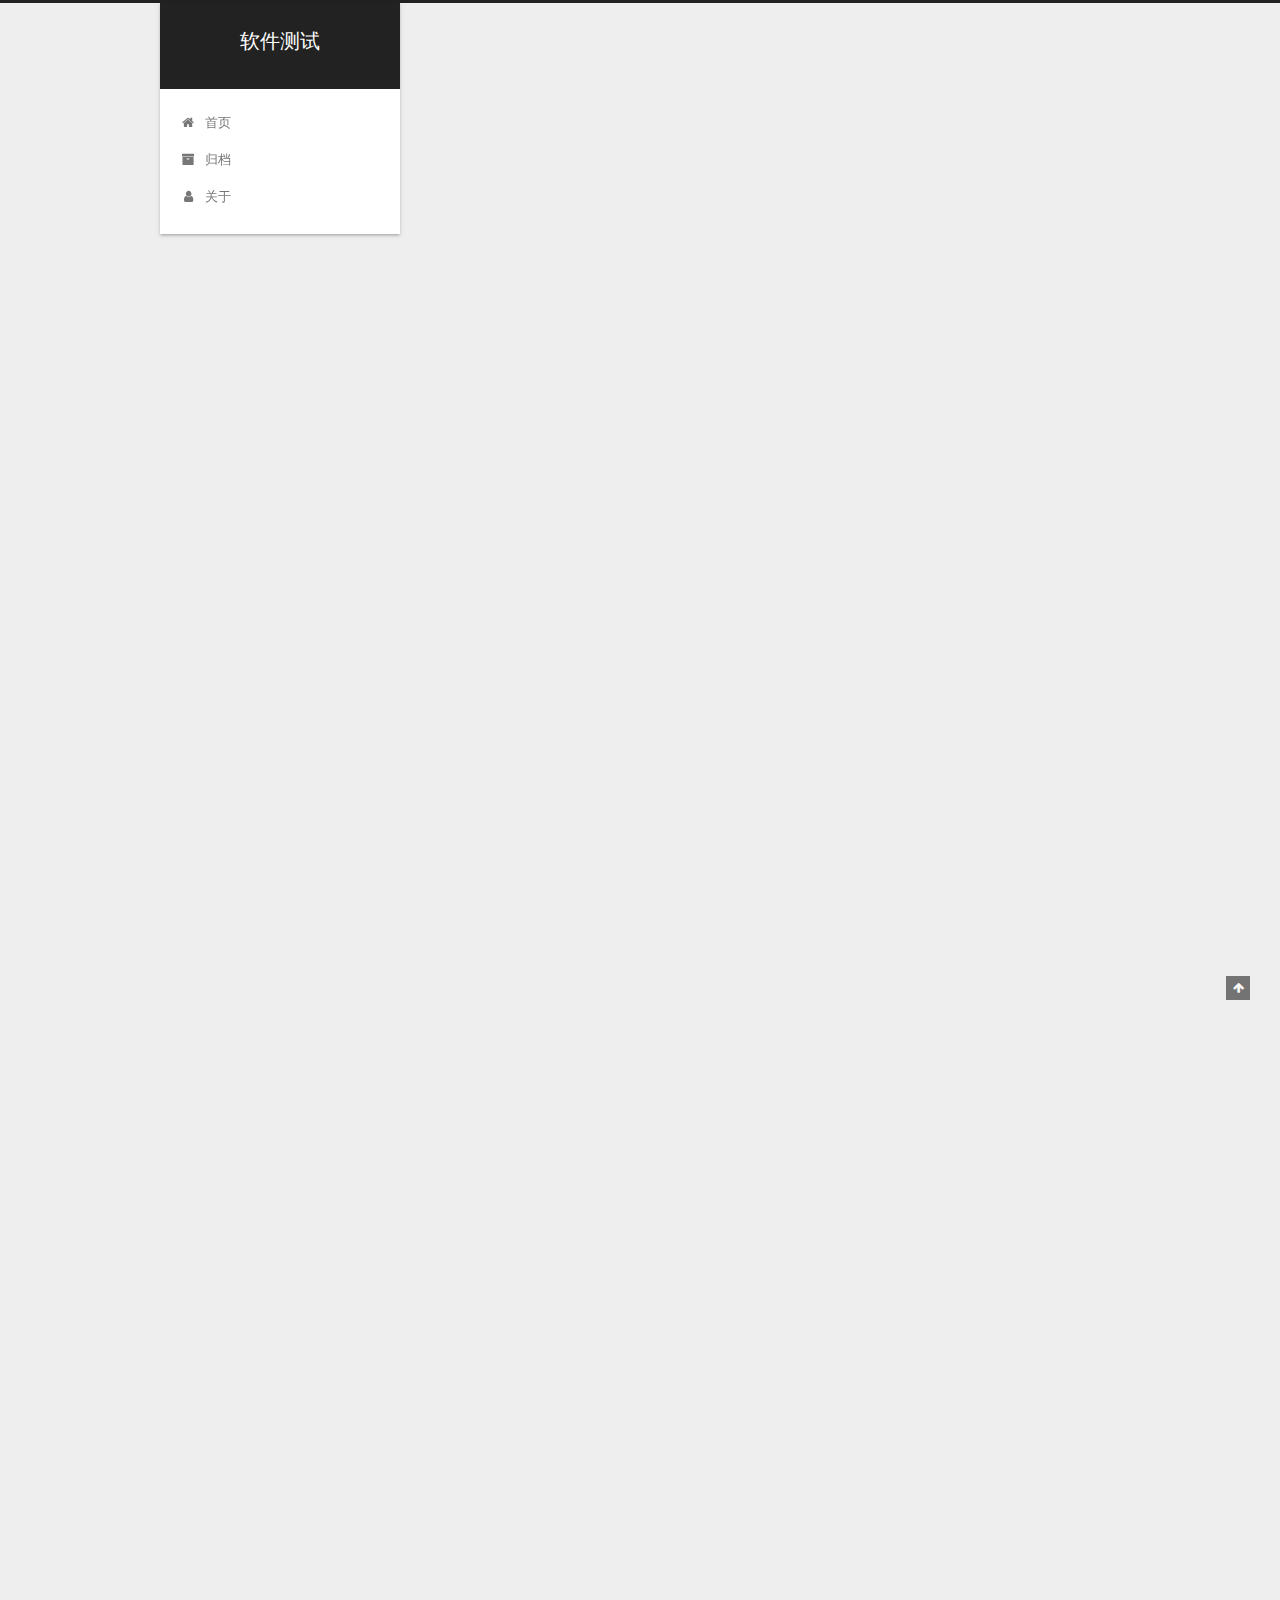
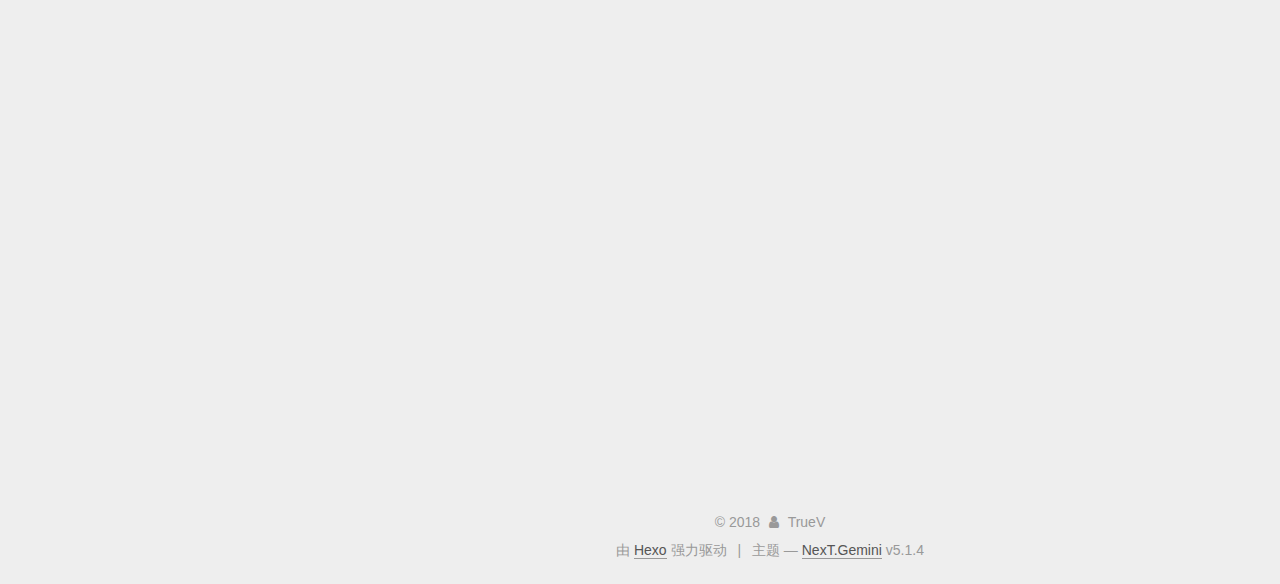
==== commit 0699b37d: "Site updated: 2018-06-17 23:26:39" ====
--- a/index.html
+++ b/index.html
@@ -5,7 +5,7 @@
   
 
 
-<html class="theme-next muse use-motion" lang="我是语言">
+<html class="theme-next gemini use-motion" lang="zh-Hans">
 <head>
   <meta charset="UTF-8"/>
 <meta http-equiv="X-UA-Compatible" content="IE=edge" />
@@ -68,28 +68,28 @@
 
 
 
-  <meta name="keywords" content="Hexo, NexT" />
-
-
-
-
-
-
-
-
-
-
-<meta name="description" content="我是文章的描述">
-<meta name="keywords" content="我是关键字">
+  <meta name="keywords" content="软件测试" />
+
+
+
+
+
+
+
+
+
+
+<meta name="description" content="1395840333@qq.com">
+<meta name="keywords" content="软件测试">
 <meta property="og:type" content="website">
-<meta property="og:title" content="我是标题">
+<meta property="og:title" content="软件测试">
 <meta property="og:url" content="https://duguanwei.github.io/index.html">
-<meta property="og:site_name" content="我是标题">
-<meta property="og:description" content="我是文章的描述">
-<meta property="og:locale" content="我是语言">
+<meta property="og:site_name" content="软件测试">
+<meta property="og:description" content="1395840333@qq.com">
+<meta property="og:locale" content="zh-Hans">
 <meta name="twitter:card" content="summary">
-<meta name="twitter:title" content="我是标题">
-<meta name="twitter:description" content="我是文章的描述">
+<meta name="twitter:title" content="软件测试">
+<meta name="twitter:description" content="1395840333@qq.com">
 
 
 
@@ -97,7 +97,7 @@
   var NexT = window.NexT || {};
   var CONFIG = {
     root: '/',
-    scheme: 'Muse',
+    scheme: 'Gemini',
     version: '5.1.4',
     sidebar: {"position":"left","display":"post","offset":12,"b2t":false,"scrollpercent":false,"onmobile":false},
     fancybox: true,
@@ -105,7 +105,7 @@
     motion: {"enable":true,"async":false,"transition":{"post_block":"fadeIn","post_header":"slideDownIn","post_body":"slideDownIn","coll_header":"slideLeftIn","sidebar":"slideUpIn"}},
     duoshuo: {
       userId: '0',
-      author: 'Author'
+      author: '博主'
     },
     algolia: {
       applicationID: '',
@@ -125,7 +125,7 @@
 
 
 
-  <title>我是标题</title>
+  <title>软件测试</title>
   
 
 
@@ -137,7 +137,7 @@
 
 </head>
 
-<body itemscope itemtype="http://schema.org/WebPage" lang="我是语言">
+<body itemscope itemtype="http://schema.org/WebPage" lang="zh-Hans">
 
   
   
@@ -156,12 +156,12 @@
     <div class="custom-logo-site-title">
       <a href="/"  class="brand" rel="start">
         <span class="logo-line-before"><i></i></span>
-        <span class="site-title">我是标题</span>
+        <span class="site-title">软件测试</span>
         <span class="logo-line-after"><i></i></span>
       </a>
     </div>
       
-        <p class="site-subtitle">我是副标题</p>
+        <p class="site-subtitle"></p>
       
   </div>
 
@@ -186,7 +186,7 @@
             
               <i class="menu-item-icon fa fa-fw fa-home"></i> <br />
             
-            Home
+            首页
           </a>
         </li>
       
@@ -196,7 +196,17 @@
             
               <i class="menu-item-icon fa fa-fw fa-archive"></i> <br />
             
-            Archives
+            归档
+          </a>
+        </li>
+      
+        
+        <li class="menu-item menu-item-about">
+          <a href="/about/" rel="section">
+            
+              <i class="menu-item-icon fa fa-fw fa-user"></i> <br />
+            
+            关于
           </a>
         </li>
       
@@ -236,13 +246,13 @@
     <link itemprop="mainEntityOfPage" href="https://duguanwei.github.io/2018/06/17/测试2/">
 
     <span hidden itemprop="author" itemscope itemtype="http://schema.org/Person">
-      <meta itemprop="name" content="Dugw">
+      <meta itemprop="name" content="TrueV">
       <meta itemprop="description" content="">
       <meta itemprop="image" content="/images/avatar.gif">
     </span>
 
     <span hidden itemprop="publisher" itemscope itemtype="http://schema.org/Organization">
-      <meta itemprop="name" content="我是标题">
+      <meta itemprop="name" content="软件测试">
     </span>
 
     
@@ -262,9 +272,9 @@
                 <i class="fa fa-calendar-o"></i>
               </span>
               
-                <span class="post-meta-item-text">Posted on</span>
+                <span class="post-meta-item-text">发表于</span>
               
-              <time title="Post created" itemprop="dateCreated datePublished" datetime="2018-06-17T00:02:07+08:00">
+              <time title="创建于" itemprop="dateCreated datePublished" datetime="2018-06-17T00:02:07+08:00">
                 2018-06-17
               </time>
             
@@ -364,13 +374,13 @@
     <link itemprop="mainEntityOfPage" href="https://duguanwei.github.io/2018/06/16/hello-world/">
 
     <span hidden itemprop="author" itemscope itemtype="http://schema.org/Person">
-      <meta itemprop="name" content="Dugw">
+      <meta itemprop="name" content="TrueV">
       <meta itemprop="description" content="">
       <meta itemprop="image" content="/images/avatar.gif">
     </span>
 
     <span hidden itemprop="publisher" itemscope itemtype="http://schema.org/Organization">
-      <meta itemprop="name" content="我是标题">
+      <meta itemprop="name" content="软件测试">
     </span>
 
     
@@ -390,9 +400,9 @@
                 <i class="fa fa-calendar-o"></i>
               </span>
               
-                <span class="post-meta-item-text">Posted on</span>
+                <span class="post-meta-item-text">发表于</span>
               
-              <time title="Post created" itemprop="dateCreated datePublished" datetime="2018-06-16T22:48:10+08:00">
+              <time title="创建于" itemprop="dateCreated datePublished" datetime="2018-06-16T22:48:10+08:00">
                 2018-06-16
               </time>
             
@@ -511,8 +521,8 @@
         <div class="site-overview">
           <div class="site-author motion-element" itemprop="author" itemscope itemtype="http://schema.org/Person">
             
-              <p class="site-author-name" itemprop="name">Dugw</p>
-              <p class="site-description motion-element" itemprop="description">我是文章的描述</p>
+              <p class="site-author-name" itemprop="name">TrueV</p>
+              <p class="site-description motion-element" itemprop="description">1395840333@qq.com</p>
           </div>
 
           <nav class="site-state motion-element">
@@ -523,7 +533,7 @@
                 <a href="/archives/">
               
                   <span class="site-state-item-count">2</span>
-                  <span class="site-state-item-name">posts</span>
+                  <span class="site-state-item-name">日志</span>
                 </a>
               </div>
             
@@ -567,13 +577,13 @@
   <span class="with-love">
     <i class="fa fa-user"></i>
   </span>
-  <span class="author" itemprop="copyrightHolder">Dugw</span>
+  <span class="author" itemprop="copyrightHolder">TrueV</span>
 
   
 </div>
 
 
-  <div class="powered-by">Powered by <a class="theme-link" target="_blank" href="https://hexo.io">Hexo</a></div>
+  <div class="powered-by">由 <a class="theme-link" target="_blank" href="https://hexo.io">Hexo</a> 强力驱动</div>
 
 
 
@@ -581,7 +591,7 @@
 
 
 
-  <div class="theme-info">Theme &mdash; <a class="theme-link" target="_blank" href="https://github.com/iissnan/hexo-theme-next">NexT.Muse</a> v5.1.4</div>
+  <div class="theme-info">主题 &mdash; <a class="theme-link" target="_blank" href="https://github.com/iissnan/hexo-theme-next">NexT.Gemini</a> v5.1.4</div>
 
 
 
@@ -681,6 +691,13 @@
   
   
 
+
+  <script type="text/javascript" src="/js/src/affix.js?v=5.1.4"></script>
+
+  <script type="text/javascript" src="/js/src/schemes/pisces.js?v=5.1.4"></script>
+
+
+
   
 
   
--- a/css/main.css
+++ b/css/main.css
@@ -189,7 +189,7 @@
   font-size: 14px;
   line-height: 2;
   color: #555;
-  background: #fff;
+  background: #eee;
 }
 @media (max-width: 767px) {
   body {
@@ -445,7 +445,7 @@
 .header-inner {
   margin: 0 auto;
   padding: 100px 0 70px;
-  width: 700px;
+  width: calc(100% - 252px);
 }
 @media (min-width: 1600px) {
   .container .header-inner {
@@ -457,7 +457,7 @@
 }
 .main-inner {
   margin: 0 auto;
-  width: 700px;
+  width: calc(100% - 252px);
 }
 @media (min-width: 1600px) {
   .container .main-inner {
@@ -474,7 +474,7 @@
 .footer-inner {
   box-sizing: border-box;
   margin: 20px auto;
-  width: 700px;
+  width: calc(100% - 252px);
 }
 @media (min-width: 1600px) {
   .container .footer-inner {
@@ -653,8 +653,8 @@
 @media (min-width: 992px) {
   .full-image.full-image.full-image.full-image {
     max-width: none;
-    width: 110%;
-    margin: 25px -5%;
+    width: 118%;
+    margin: 0 -9%;
   }
 }
 .blockquote-center,
@@ -940,11 +940,11 @@
   display: inline-block;
   padding: 0 20px;
   font-size: 14px;
-  color: #fff;
-  background: #222;
-  border: 2px solid #222;
+  color: #555;
+  background: #fff;
+  border: 2px solid #555;
   text-decoration: none;
-  border-radius: 0;
+  border-radius: 2px;
   transition-property: background-color;
   transition-duration: 0.2s;
   transition-timing-function: ease-in-out;
@@ -953,8 +953,8 @@
 }
 .btn:hover {
   border-color: #222;
-  color: #222;
-  background: #fff;
+  color: #fff;
+  background: #222;
 }
 .btn +.btn {
   margin: 0 0 8px 8px;
@@ -1066,7 +1066,7 @@
   width: 24px;
   background: #222;
   font-size: 12px;
-  opacity: 1;
+  opacity: 0.6;
   color: #fff;
   cursor: pointer;
   text-align: center;
@@ -1087,7 +1087,7 @@
   }
 }
 .back-to-top.back-to-top-on {
-  bottom: 19px;
+  bottom: 30px;
 }
 .header {
   background: transparent;
@@ -1136,7 +1136,7 @@
 .site-subtitle {
   margin-top: 10px;
   font-size: 13px;
-  color: #999;
+  color: #ddd;
 }
 .use-motion .brand {
   opacity: 0;
@@ -1209,7 +1209,8 @@
   transition-timing-function: ease-in-out;
   transition-delay: 0s;
 }
-.menu .menu-item a:hover {
+.menu .menu-item a:hover,
+.menu-item-active a {
   border-bottom-color: #222;
 }
 .menu .menu-item .fa {
@@ -1738,20 +1739,20 @@
   display: block;
   margin: 0 auto;
   padding: 2px;
-  max-width: 96px;
+  max-width: 120px;
   height: auto;
-  border: 2px solid #333;
+  border: 1px solid #eee;
 }
 .site-author-name {
-  margin: 5px 0 0;
+  margin: 0;
   text-align: center;
-  color: #f5f5f5;
-  font-weight: normal;
+  color: #222;
+  font-weight: 600;
 }
 .site-description {
-  margin-top: 5px;
+  margin-top: 0;
   text-align: center;
-  font-size: 14px;
+  font-size: 13px;
   color: #999;
 }
 .site-state {
@@ -1763,7 +1764,7 @@
 .site-state-item {
   display: inline-block;
   padding: 0 15px;
-  border-left: 1px solid #333;
+  border-left: 1px solid #eee;
 }
 .site-state-item:first-child {
   border-left: none;
@@ -1776,11 +1777,11 @@
   text-align: center;
   color: inherit;
   font-weight: 600;
-  font-size: 18px;
+  font-size: 16px;
 }
 .site-state-item-name {
   font-size: 13px;
-  color: inherit;
+  color: #999;
 }
 .feed-link {
   margin-top: 20px;
@@ -1822,7 +1823,7 @@
   width: 4px;
   height: 4px;
   border-radius: 50%;
-  background: #9f2bff;
+  background: #174b03;
 }
 .links-of-blogroll {
   font-size: 13px;
@@ -1860,7 +1861,7 @@
   color: #555;
 }
 .sidebar-nav li:hover {
-  color: #f5f5f5;
+  color: #fc6423;
 }
 .page-post-detail .sidebar-nav-toc {
   padding: 0 5px;
@@ -1869,11 +1870,11 @@
   margin-left: 10px;
 }
 .sidebar-nav .sidebar-nav-active {
-  color: #87daff;
-  border-bottom-color: #87daff;
+  color: #fc6423;
+  border-bottom-color: #fc6423;
 }
 .sidebar-nav .sidebar-nav-active:hover {
-  color: #87daff;
+  color: #fc6423;
 }
 .sidebar-panel {
   display: none;
@@ -1906,12 +1907,12 @@
   transition-timing-function: ease-in-out;
   transition-delay: 0s;
   transition-property: all;
-  color: #999;
-  border-bottom-color: #555;
+  color: #666;
+  border-bottom-color: #ccc;
 }
 .post-toc ol a:hover {
-  color: #ccc;
-  border-bottom-color: #ccc;
+  color: #000;
+  border-bottom-color: #000;
 }
 .post-toc .nav-item {
   overflow: hidden;
@@ -1933,14 +1934,14 @@
   display: block;
 }
 .post-toc .nav .active > a {
-  color: #87daff;
-  border-bottom-color: #87daff;
+  color: #fc6423;
+  border-bottom-color: #fc6423;
 }
 .post-toc .nav .active-current > a {
-  color: #87daff;
+  color: #fc6423;
 }
 .post-toc .nav .active-current > a:hover {
-  color: #87daff;
+  color: #fc6423;
 }
 .footer {
   font-size: 14px;
@@ -2580,83 +2581,543 @@
   }
 }
 .page-post-detail .sidebar-toggle-line {
-  background: #87daff;
+  background: #fc6423;
 }
 .page-post-detail .comments {
   overflow: hidden;
 }
-@media (max-width: 767px) {
-  .header-inner,
-  .container .main-inner,
+.header {
+  position: relative;
+  margin: 0 auto;
+  width: 75%;
+}
+@media (min-width: 768px) and (max-width: 991px) {
+  .header {
+    width: auto;
+  }
+}
+@media (max-width: 767px) {
+  .header {
+    width: auto;
+  }
+}
+.header-inner {
+  position: absolute;
+  top: 0;
+  overflow: hidden;
+  padding: 0;
+  width: 240px;
+  background: #fff;
+  box-shadow: 0 2px 2px 0 rgba(0,0,0,0.12), 0 3px 1px -2px rgba(0,0,0,0.06), 0 1px 5px 0 rgba(0,0,0,0.12);
+  border-radius: initial;
+}
+@media (min-width: 1600px) {
+  .container .header-inner {
+    width: 240px;
+  }
+}
+@media (min-width: 768px) and (max-width: 991px) {
+  .header-inner {
+    position: relative;
+    width: auto;
+    border-radius: initial;
+  }
+}
+@media (max-width: 767px) {
+  .header-inner {
+    position: relative;
+    width: auto;
+    border-radius: initial;
+  }
+}
+.main:before,
+.main:after {
+  content: " ";
+  display: table;
+}
+.main:after {
+  clear: both;
+}
+@media (min-width: 768px) and (max-width: 991px) {
+  .main {
+    padding-bottom: 100px;
+  }
+}
+@media (max-width: 767px) {
+  .main {
+    padding-bottom: 100px;
+  }
+}
+.container .main-inner {
+  width: 75%;
+}
+@media (min-width: 768px) and (max-width: 991px) {
+  .container .main-inner {
+    width: auto;
+  }
+}
+@media (max-width: 767px) {
+  .container .main-inner {
+    width: auto;
+  }
+}
+.content-wrap {
+  float: right;
+  box-sizing: border-box;
+  padding: 40px;
+  width: calc(100% - 252px);
+  background: #fff;
+  min-height: 700px;
+  box-shadow: 0 2px 2px 0 rgba(0,0,0,0.12), 0 3px 1px -2px rgba(0,0,0,0.06), 0 1px 5px 0 rgba(0,0,0,0.12);
+  border-radius: initial;
+}
+@media (min-width: 768px) and (max-width: 991px) {
+  .content-wrap {
+    width: 100%;
+    padding: 20px;
+    border-radius: initial;
+  }
+}
+@media (max-width: 767px) {
+  .content-wrap {
+    width: 100%;
+    padding: 20px;
+    min-height: auto;
+    border-radius: initial;
+  }
+}
+.sidebar {
+  position: static;
+  float: left;
+  margin-top: 300px;
+  width: 240px;
+  background: #eee;
+  box-shadow: none;
+}
+@media (min-width: 768px) and (max-width: 991px) {
+  .sidebar {
+    display: none;
+  }
+}
+@media (max-width: 767px) {
+  .sidebar {
+    display: none;
+  }
+}
+.sidebar-toggle {
+  display: none;
+}
+.footer-inner {
+  width: 75%;
+  padding-left: 260px;
+}
+@media (min-width: 768px) and (max-width: 991px) {
   .footer-inner {
     width: auto;
-  }
-}
-embed {
-  display: block;
-  margin: 0px auto 25px auto;
-}
-.custom-logo .site-meta-headline {
-  text-align: center;
-}
-.custom-logo .brand {
+    padding-left: 0 !important;
+    padding-right: 0 !important;
+  }
+}
+@media (max-width: 767px) {
+  .footer-inner {
+    width: auto;
+    padding-left: 0 !important;
+    padding-right: 0 !important;
+  }
+}
+.sidebar-position-right .header-inner {
+  right: 0;
+}
+.sidebar-position-right .content-wrap {
+  float: left;
+}
+.sidebar-position-right .sidebar {
+  float: right;
+}
+.sidebar-position-right .footer-inner {
+  padding-left: 0;
+  padding-right: 260px;
+}
+.site-brand-wrapper {
+  position: relative;
+}
+.site-meta {
+  padding: 20px 0;
+  color: #fff;
+  background: #222;
+}
+@media (min-width: 768px) and (max-width: 991px) {
+  .site-meta {
+    box-shadow: 0 0 16px rgba(0,0,0,0.5);
+  }
+}
+@media (max-width: 767px) {
+  .site-meta {
+    box-shadow: 0 0 16px rgba(0,0,0,0.5);
+  }
+}
+.brand {
+  padding: 0;
   background: none;
 }
-.custom-logo .site-title {
-  margin: 10px auto 0;
-  font-size: 24px;
-  color: #222;
-}
-.custom-logo .site-title a {
-  border: none;
-}
-.custom-logo-image {
-  margin: 0 auto;
-  padding: 5px;
-  max-width: 150px;
-  background: #fff;
-}
-@media (max-width: 767px) {
-  .site-nav {
-    position: absolute;
-    left: 0;
-    top: 52px;
-    margin: 0;
-    width: 100%;
-    padding: 0;
-    background: #fff;
-    border-bottom: 1px solid #ddd;
-    z-index: 1030;
-  }
-}
-@media (max-width: 767px) {
-  .menu {
-    text-align: left;
-  }
-}
-@media (max-width: 767px) {
-  .menu .menu-item {
-    display: block;
-    margin: 0 10px;
-    vertical-align: top;
-  }
-}
-@media (max-width: 767px) {
-  .menu .menu-item br {
-    display: none;
-  }
-}
-@media (max-width: 767px) {
-  .menu .menu-item a {
-    padding: 5px 10px;
-  }
-}
-.menu .menu-item .fa {
-  margin-right: 0;
+.brand:hover {
+  color: #fff;
+}
+.site-subtitle {
+  margin: 10px 10px 0;
+  font-weight: initial;
 }
 .site-search form {
   display: none;
 }
+.site-nav {
+  border-top: none;
+}
+@media (min-width: 768px) and (max-width: 991px) {
+  .site-nav {
+    display: none !important;
+  }
+}
+@media (min-width: 768px) and (max-width: 991px) {
+  .site-nav-on {
+    display: block !important;
+  }
+}
+.menu .menu-item {
+  display: block;
+  margin: 0;
+}
+.menu .menu-item a {
+  position: relative;
+  box-sizing: border-box;
+  padding: 5px 20px;
+  text-align: left;
+  line-height: inherit;
+  transition-property: background-color;
+  transition-duration: 0.2s;
+  transition-timing-function: ease-in-out;
+  transition-delay: 0s;
+}
+.menu .menu-item a:hover,
+.menu-item-active a {
+  background: #f9f9f9;
+  border-bottom-color: #fff;
+}
+.menu .menu-item br {
+  display: none;
+}
+.menu-item-active a:after {
+  content: " ";
+  position: absolute;
+  top: 50%;
+  margin-top: -3px;
+  right: 15px;
+  width: 6px;
+  height: 6px;
+  border-radius: 50%;
+  background-color: #bbb;
+}
+.btn-bar {
+  background-color: #fff;
+}
+.site-nav-toggle {
+  left: 20px;
+  top: 50%;
+  -webkit-transform: translateY(-50%);
+  -webkit-transform: translateY(-50%);
+  -moz-transform: translateY(-50%);
+  -ms-transform: translateY(-50%);
+  -o-transform: translateY(-50%);
+  transform: translateY(-50%);
+}
+@media (min-width: 768px) and (max-width: 991px) {
+  .site-nav-toggle {
+    display: block;
+  }
+}
+.use-motion .sidebar .motion-element {
+  opacity: 1;
+}
+.sidebar {
+  margin-left: -100%;
+  right: auto;
+  bottom: auto;
+  -webkit-transform: none;
+}
+.sidebar-inner {
+  box-sizing: border-box;
+  width: 240px;
+  color: #555;
+  background: #fff;
+  box-shadow: 0 2px 2px 0 rgba(0,0,0,0.12), 0 3px 1px -2px rgba(0,0,0,0.06), 0 1px 5px 0 rgba(0,0,0,0.12), 0 -1px 0.5px 0 rgba(0,0,0,0.09);
+  border-radius: initial;
+  opacity: 0;
+}
+.sidebar-inner.affix {
+  position: fixed;
+  top: 12px;
+}
+.sidebar-inner.affix-bottom {
+  position: absolute;
+}
+.site-overview {
+  text-align: left;
+}
+.site-author:before,
+.site-author:after {
+  content: " ";
+  display: table;
+}
+.site-author:after {
+  clear: both;
+}
+.sidebar a {
+  color: #555;
+}
+.sidebar a:hover {
+  color: #222;
+}
+.site-state-item {
+  padding: 0 10px;
+}
+.links-of-author-item a:before {
+  display: none;
+}
+.links-of-author-item a {
+  border-bottom: none;
+  text-decoration: underline;
+}
+.feed-link {
+  border-top: 1px dotted #ccc;
+  border-bottom: 1px dotted #ccc;
+  text-align: center;
+}
+.feed-link a {
+  display: block;
+  color: #fc6423;
+  border: none;
+}
+.feed-link a:hover {
+  background: none;
+  color: #e34603;
+}
+.feed-link a:hover i {
+  color: #e34603;
+}
+.links-of-author {
+  display: flex;
+  flex-wrap: wrap;
+  justify-content: center;
+}
+.links-of-author-item {
+  margin: 5px 0 0;
+  width: 50%;
+}
+.links-of-author-item a {
+  max-width: 216px;
+  box-sizing: border-box;
+  display: inline-block;
+  margin-right: 0;
+  margin-bottom: 0;
+  padding: 0 5px;
+  overflow: hidden;
+  white-space: nowrap;
+  text-overflow: ellipsis;
+}
+.links-of-author-item a {
+  display: block;
+  text-decoration: none;
+}
+.links-of-author-item a:hover {
+  border-radius: 4px;
+  background: #eee;
+}
+.links-of-author-item .fa {
+  margin-right: 2px;
+  font-size: 16px;
+}
+.links-of-author-item .fa-globe {
+  font-size: 15px;
+}
+.links-of-blogroll {
+  text-align: center;
+  margin-top: 20px;
+  padding: 3px 0 0;
+  border-top: 1px dotted #ccc;
+}
+.links-of-blogroll-title {
+  margin-top: 0;
+}
+.links-of-blogroll-item {
+  padding: 0;
+}
+.links-of-blogroll-inline:before,
+.links-of-blogroll-inline:after {
+  content: " ";
+  display: table;
+}
+.links-of-blogroll-inline:after {
+  clear: both;
+}
 .links-of-blogroll-inline .links-of-blogroll-item {
-  display: inline-block;
-}
+  margin: 5px 0 0;
+  width: 50%;
+  display: inline-block;
+  width: unset;
+}
+.links-of-blogroll-inline .links-of-blogroll-item a {
+  max-width: 216px;
+  box-sizing: border-box;
+  display: inline-block;
+  margin-right: 0;
+  margin-bottom: 0;
+  padding: 0 5px;
+  overflow: hidden;
+  white-space: nowrap;
+  text-overflow: ellipsis;
+}
+.content-wrap {
+  padding: initial;
+  background: initial;
+  box-shadow: initial;
+  border-radius: initial;
+}
+.post-block {
+  padding: 40px;
+  background: #fff;
+  box-shadow: 0 2px 2px 0 rgba(0,0,0,0.12), 0 3px 1px -2px rgba(0,0,0,0.06), 0 1px 5px 0 rgba(0,0,0,0.12);
+  border-radius: initial;
+}
+#posts > article + article .post-block {
+  margin-top: 12px;
+  box-shadow: 0 2px 2px 0 rgba(0,0,0,0.12), 0 3px 1px -2px rgba(0,0,0,0.06), 0 1px 5px 0 rgba(0,0,0,0.12), 0 -1px 0.5px 0 rgba(0,0,0,0.09);
+  border-radius: initial;
+}
+.comments {
+  padding: 40px;
+  margin: initial;
+  margin-top: 12px;
+  background: #fff;
+  box-shadow: 0 2px 2px 0 rgba(0,0,0,0.12), 0 3px 1px -2px rgba(0,0,0,0.06), 0 1px 5px 0 rgba(0,0,0,0.12), 0 -1px 0.5px 0 rgba(0,0,0,0.09);
+  border-radius: initial;
+}
+.posts-expand {
+  padding-top: initial;
+}
+.post-nav-divider {
+  width: 4%;
+}
+.post-nav-item {
+  width: 48%;
+}
+.post-eof,
+.post-spread {
+  display: none !important;
+}
+.pagination {
+  margin: 12px 0 0;
+  border-top: initial;
+  background: #fff;
+  box-shadow: 0 2px 2px 0 rgba(0,0,0,0.12), 0 3px 1px -2px rgba(0,0,0,0.06), 0 1px 5px 0 rgba(0,0,0,0.12), 0 -1px 0.5px 0 rgba(0,0,0,0.09);
+  border-radius: initial;
+  padding: 10px 0 10px;
+}
+.pagination .prev,
+.pagination .next,
+.pagination .page-number {
+  margin-bottom: initial;
+  top: initial;
+}
+.main {
+  padding-bottom: initial;
+}
+.footer {
+  bottom: auto;
+}
+.post-header h1,
+.post-header h2 {
+  margin: initial;
+}
+.posts-expand .post-title-link {
+  line-height: inherit;
+}
+.posts-expand .post-title {
+  font-size: 1.7em;
+}
+.post-body h1 {
+  font-size: 1.6em;
+  border-bottom: 1px solid #eee;
+}
+.post-body h2 {
+  font-size: 1.45em;
+  border-bottom: 1px solid #eee;
+}
+.post-body h3 {
+  font-size: 1.3em;
+  border-bottom: 1px dotted #eee;
+}
+.post-body h4 {
+  font-size: 1.2em;
+}
+.post-body h5 {
+  font-size: 1.07em;
+}
+.post-body h6 {
+  font-size: 1.03em;
+}
+@media (min-width: 768px) and (max-width: 991px) {
+  .content-wrap {
+    padding: 10px;
+  }
+  .posts-expand {
+    margin: initial;
+  }
+  .posts-expand .post-button {
+    margin-top: 20px;
+  }
+  .post-block {
+    padding: 20px;
+    box-shadow: 0 2px 2px 0 rgba(0,0,0,0.12), 0 3px 1px -2px rgba(0,0,0,0.06), 0 1px 5px 0 rgba(0,0,0,0.12), 0 -1px 0.5px 0 rgba(0,0,0,0.09);
+    border-radius: initial;
+  }
+  #posts > article + article .post-block {
+    margin-top: 10px;
+  }
+  .comments {
+    margin-top: 10px;
+    padding: 10px 20px;
+  }
+  .pagination {
+    margin: 10px 0 0;
+  }
+}
+@media (max-width: 767px) {
+  .content-wrap {
+    padding: 8px;
+  }
+  .posts-expand {
+    margin: initial;
+  }
+  .posts-expand .post-button {
+    margin-top: 12px;
+  }
+  .posts-expand img {
+    padding: initial !important;
+  }
+  .post-block {
+    padding: 12px;
+    min-height: auto;
+    box-shadow: 0 2px 2px 0 rgba(0,0,0,0.12), 0 3px 1px -2px rgba(0,0,0,0.06), 0 1px 5px 0 rgba(0,0,0,0.12), 0 -1px 0.5px 0 rgba(0,0,0,0.09);
+    border-radius: initial;
+  }
+  #posts > article + article .post-block {
+    margin-top: 8px;
+  }
+  .comments {
+    margin-top: 8px;
+    padding: 0 12px;
+  }
+  .pagination {
+    margin: 8px 0 0;
+  }
+}
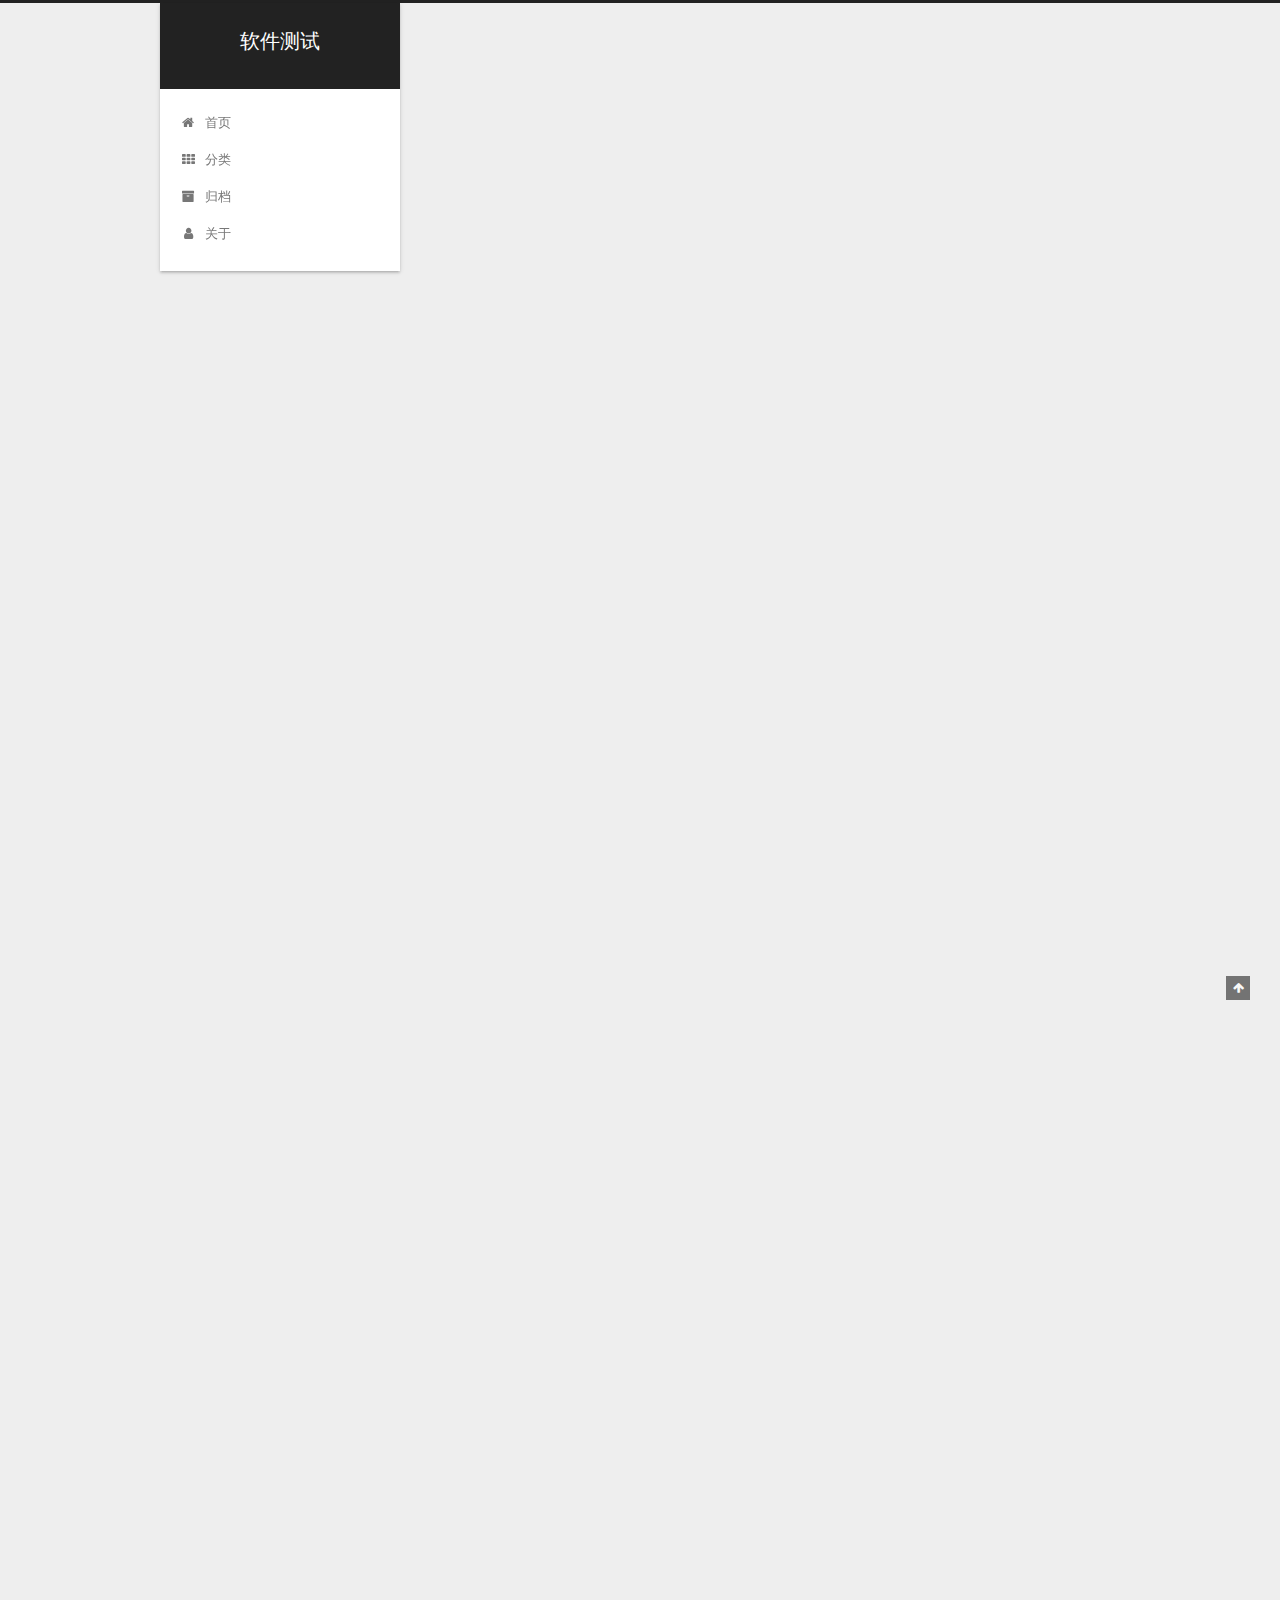
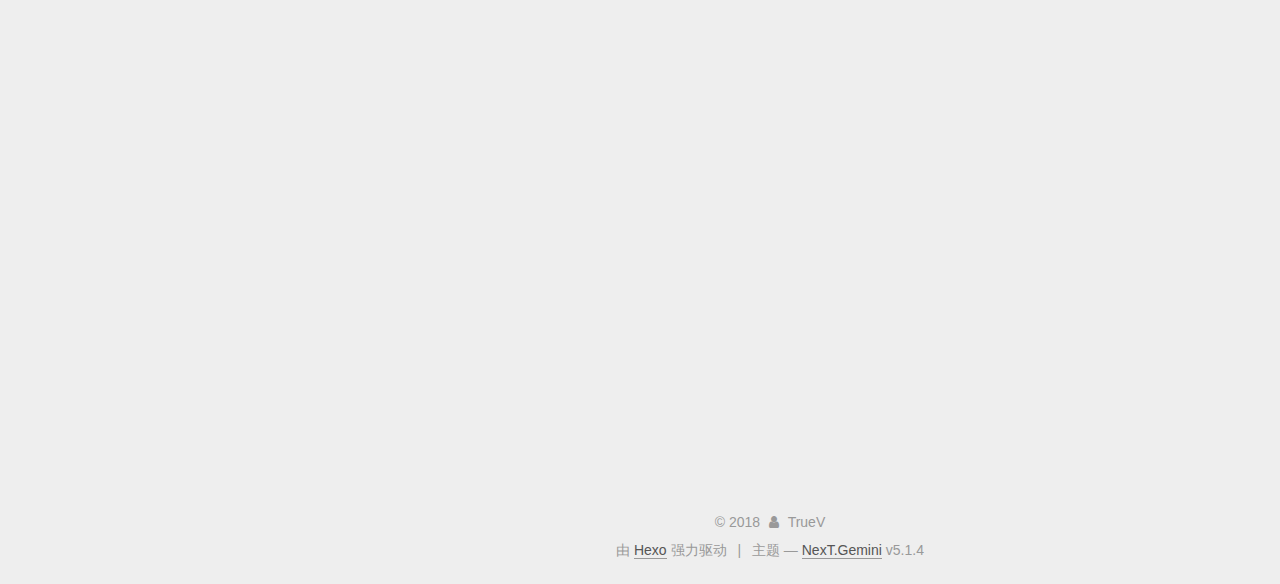
==== commit ab4400b8: "Site updated: 2018-06-18 11:44:08" ====
--- a/index.html
+++ b/index.html
@@ -191,6 +191,16 @@
         </li>
       
         
+        <li class="menu-item menu-item-categories">
+          <a href="/categories/" rel="section">
+            
+              <i class="menu-item-icon fa fa-fw fa-th"></i> <br />
+            
+            分类
+          </a>
+        </li>
+      
+        
         <li class="menu-item menu-item-archives">
           <a href="/archives/" rel="section">
             
@@ -284,6 +294,28 @@
             
           </span>
 
+          
+            <span class="post-category" >
+            
+              <span class="post-meta-divider">|</span>
+            
+              <span class="post-meta-item-icon">
+                <i class="fa fa-folder-o"></i>
+              </span>
+              
+                <span class="post-meta-item-text">分类于</span>
+              
+              
+                <span itemprop="about" itemscope itemtype="http://schema.org/Thing">
+                  <a href="/categories/测试分类/" itemprop="url" rel="index">
+                    <span itemprop="name">测试分类</span>
+                  </a>
+                </span>
+
+                
+                
+              
+            </span>
           
 
           
@@ -413,6 +445,28 @@
           </span>
 
           
+            <span class="post-category" >
+            
+              <span class="post-meta-divider">|</span>
+            
+              <span class="post-meta-item-icon">
+                <i class="fa fa-folder-o"></i>
+              </span>
+              
+                <span class="post-meta-item-text">分类于</span>
+              
+              
+                <span itemprop="about" itemscope itemtype="http://schema.org/Thing">
+                  <a href="/categories/测试分类2/" itemprop="url" rel="index">
+                    <span itemprop="name">测试分类2</span>
+                  </a>
+                </span>
+
+                
+                
+              
+            </span>
+          
 
           
             
@@ -539,6 +593,15 @@
             
 
             
+              
+              
+              <div class="site-state-item site-state-categories">
+                <a href="/categories/index.html">
+                  <span class="site-state-item-count">2</span>
+                  <span class="site-state-item-name">分类</span>
+                </a>
+              </div>
+            
 
             
 
--- a/css/main.css
+++ b/css/main.css
@@ -1823,7 +1823,7 @@
   width: 4px;
   height: 4px;
   border-radius: 50%;
-  background: #174b03;
+  background: #e912e3;
 }
 .links-of-blogroll {
   font-size: 13px;
